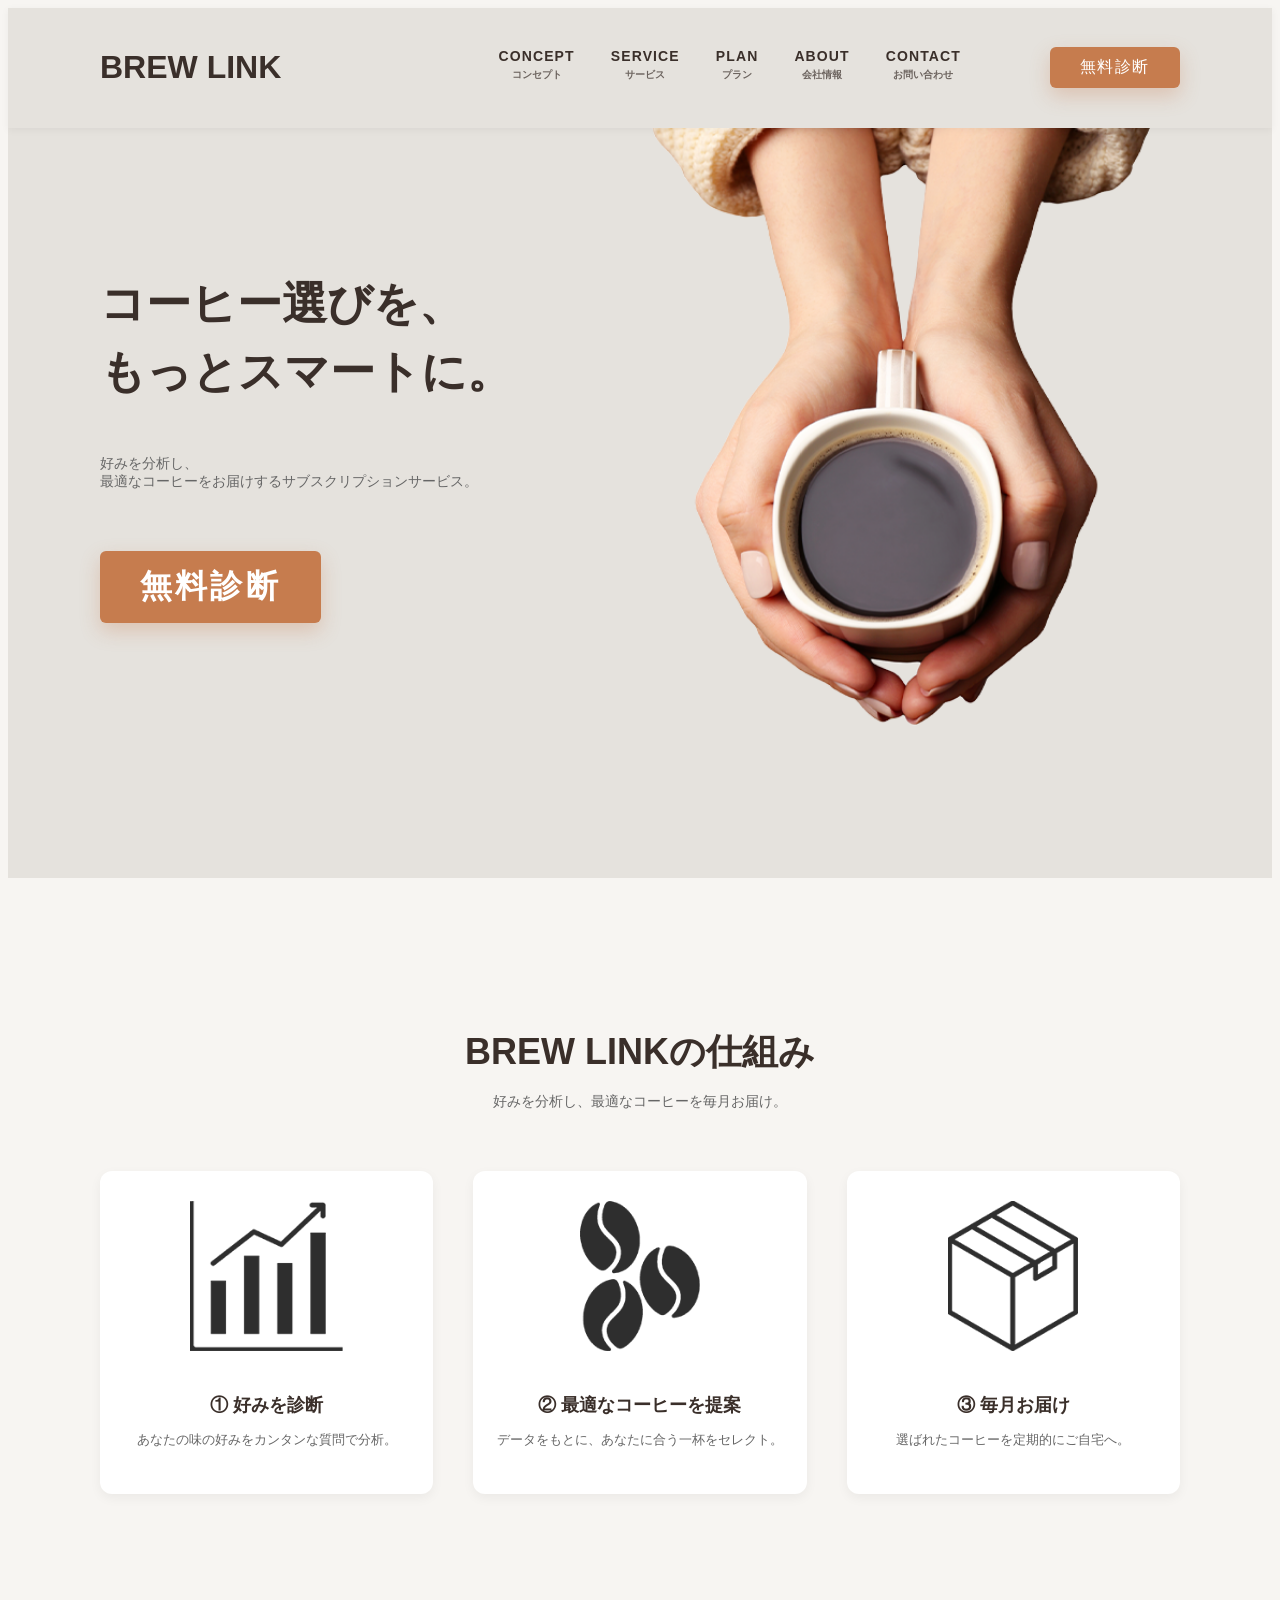
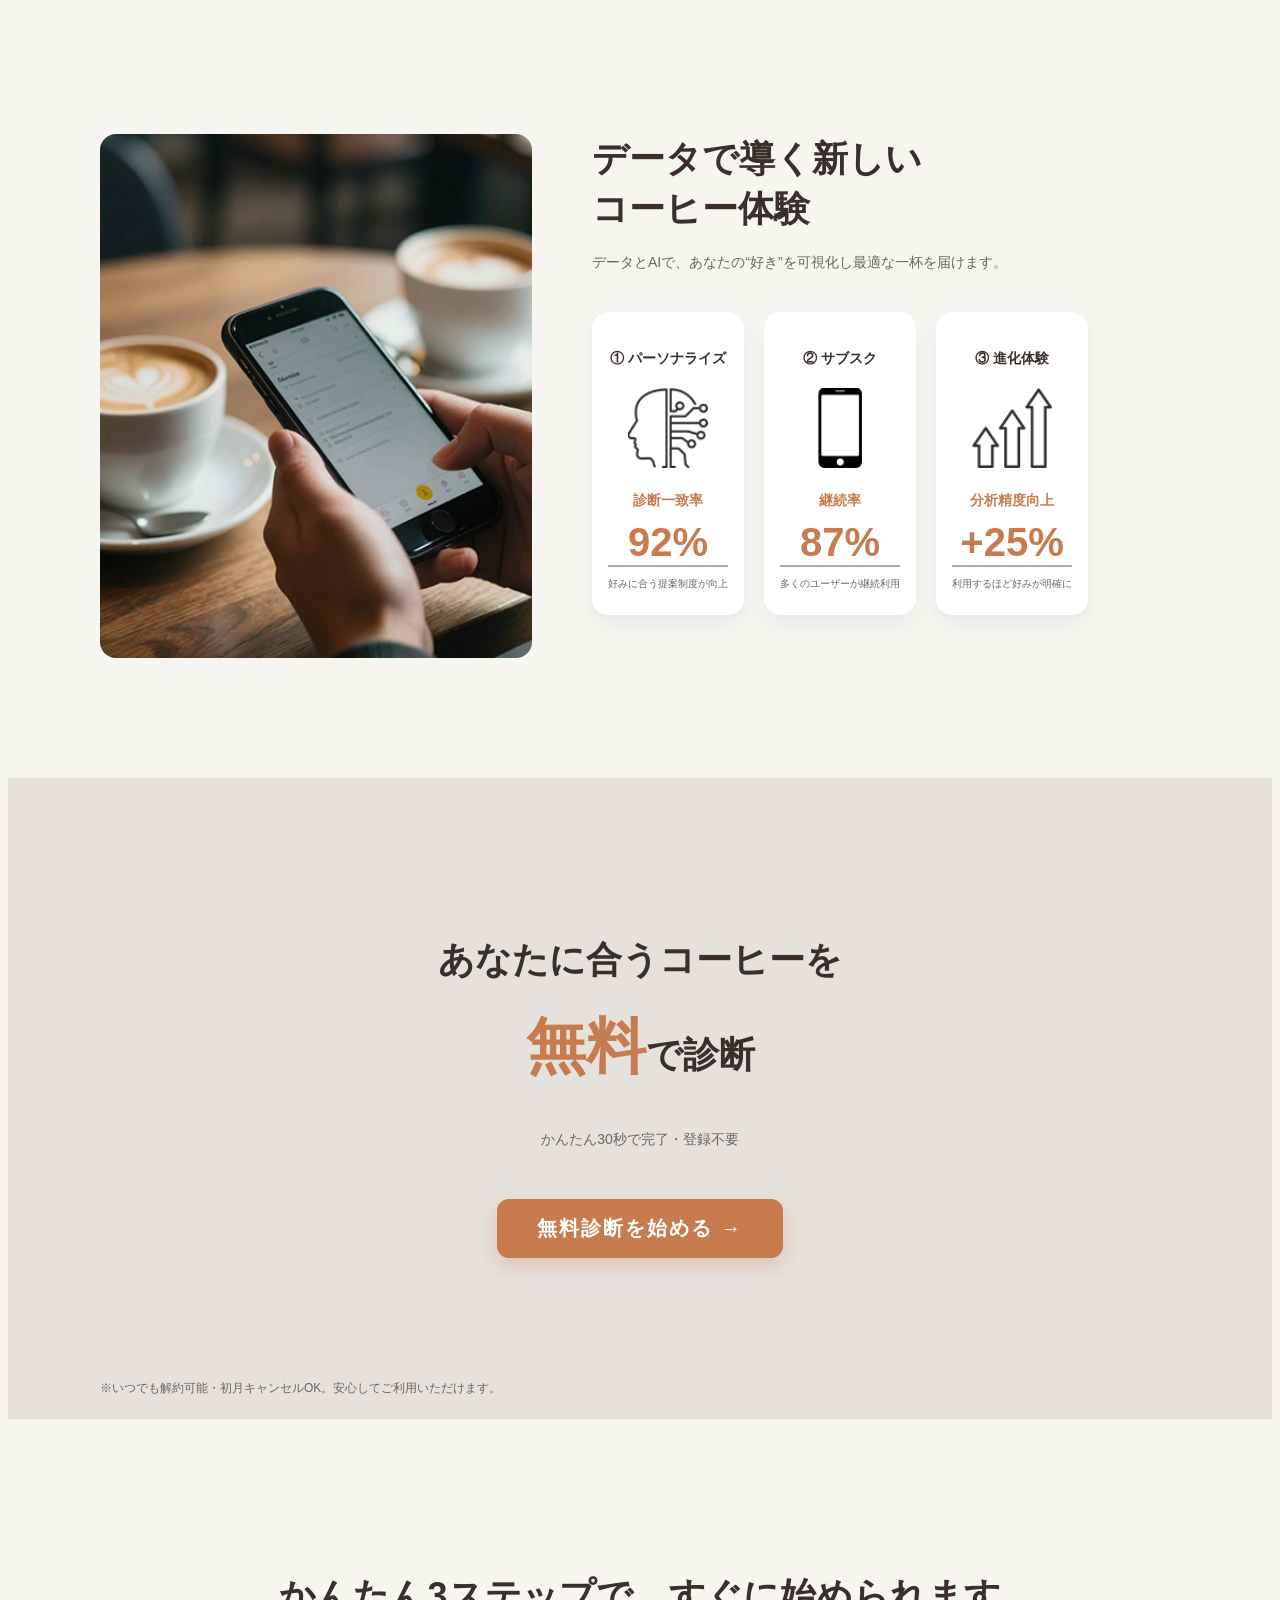
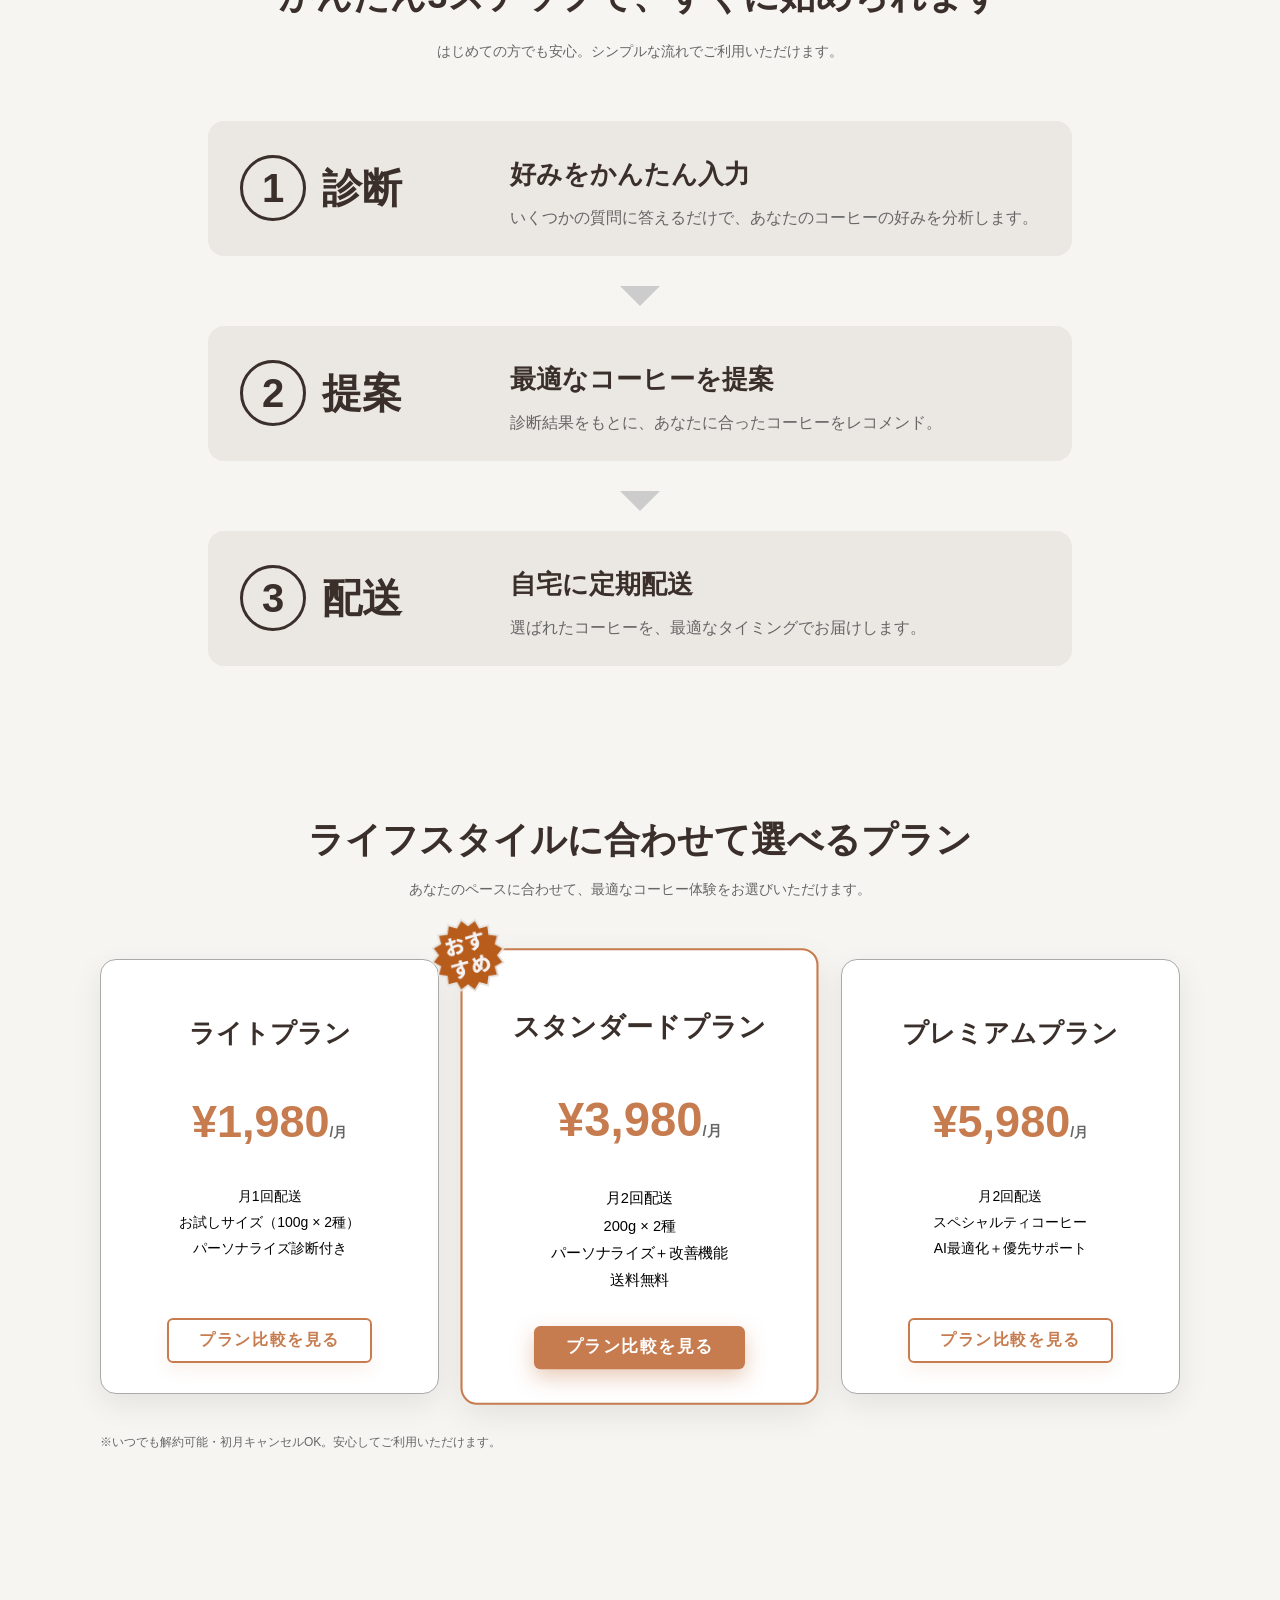
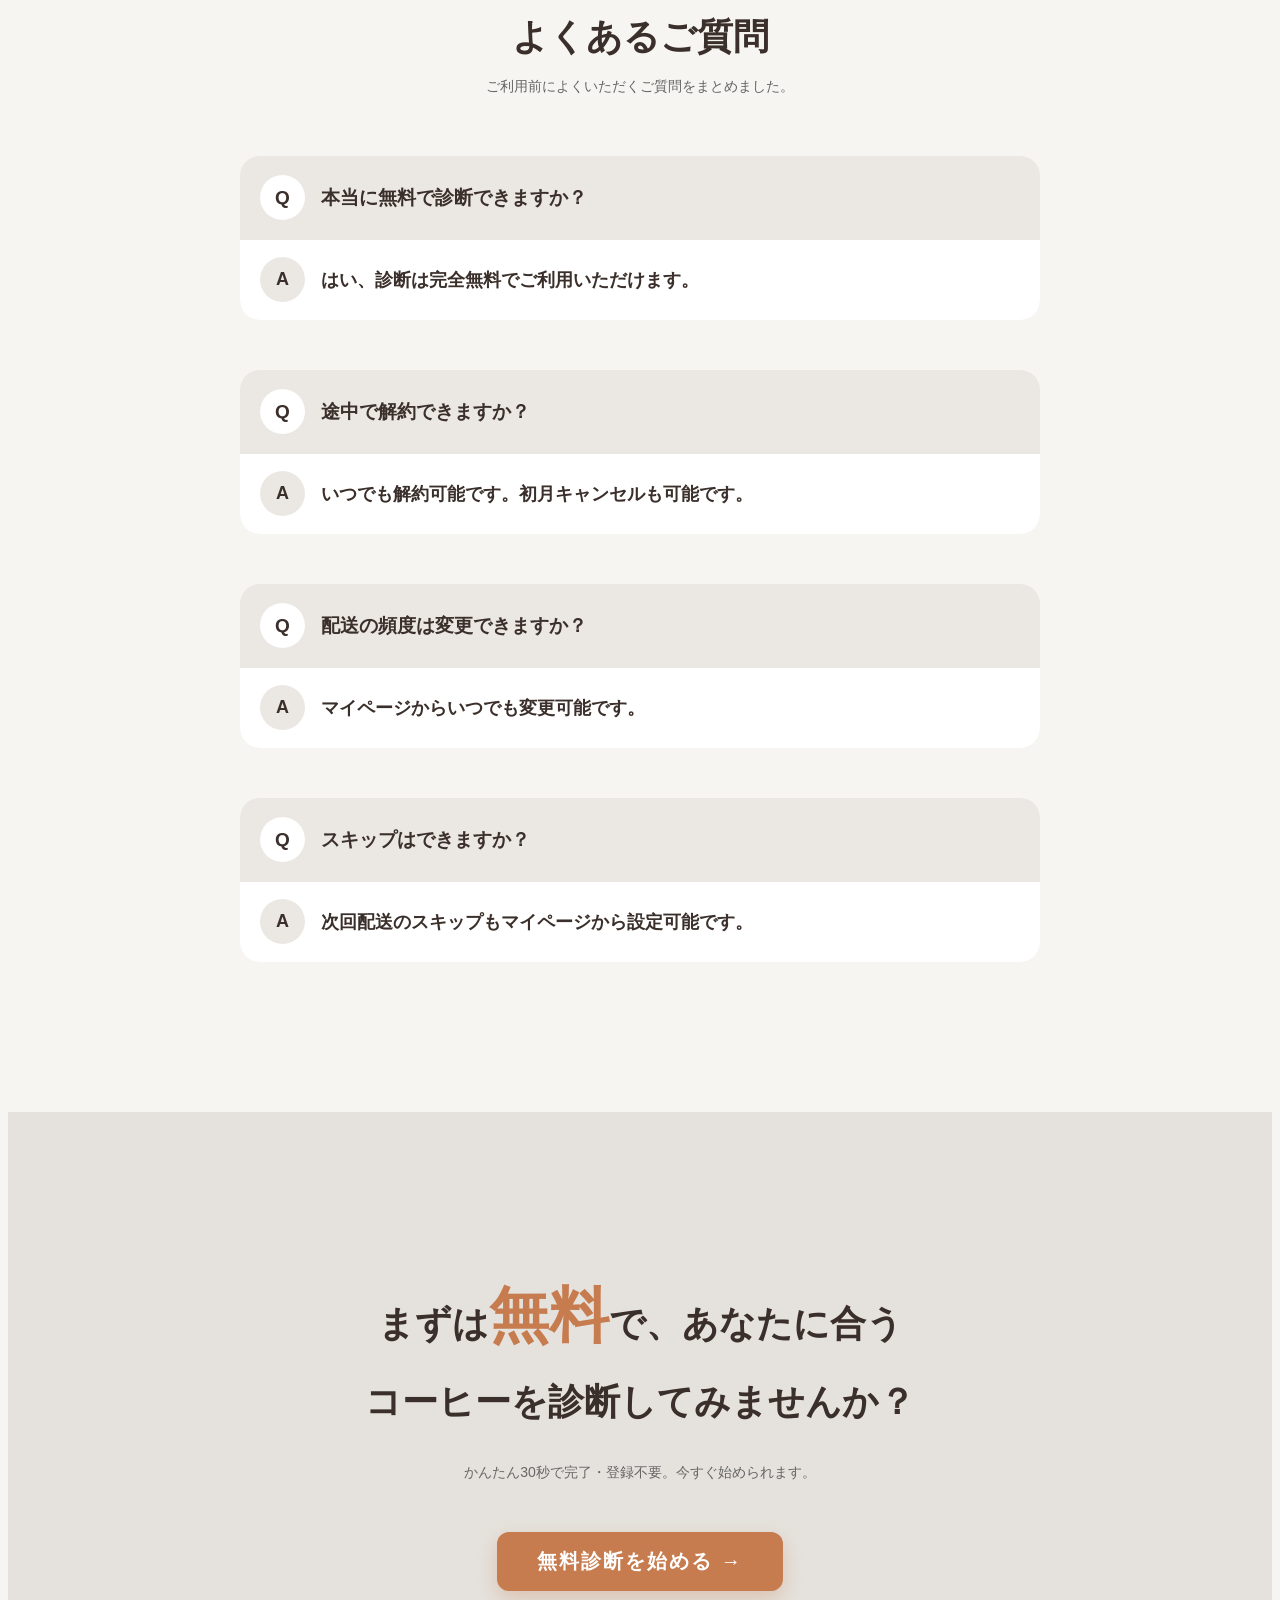
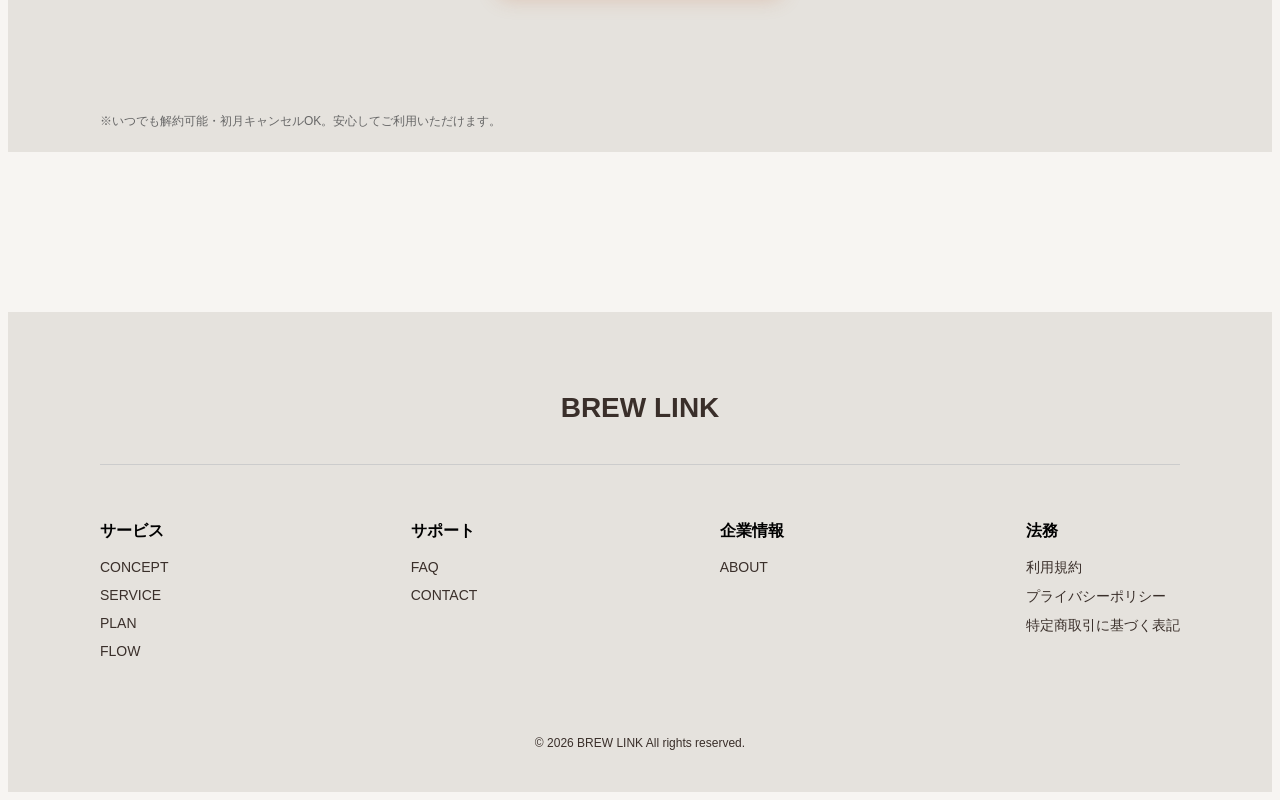
==== index.html @ f3a18a10 "Add files via upload" ====
<!DOCTYPE html>
<html lang="ja">
<head>
  <meta charset="UTF-8">
  <meta name="viewport" content="width=device-width, initial-scale=1.0">
  <title>TOP | BREW LINK</title>
  <link rel="stylesheet" href="css/style.css">
  <link rel="stylesheet" href="css/index.css">
</head>

<body id="top">

<header class="header">
  <div class="inner header_inner">

    <h1 class="logo">
      <a href="index.html">BREW LINK</a>
    </h1>

    <!-- ハンバーガー -->
    <div class="hamburger" id="hamburger">
      <span></span>
      <span></span>
      <span></span>
    </div>

    <nav class="nav">
      <ul class="nav_list">
        <li>
          <a href="concept.html">
            <span class="nav_en">CONCEPT</span>
            <span class="nav_jp">コンセプト</span>
          </a>
        </li>
        <li>
          <a href="service.html">
            <span class="nav_en">SERVICE</span>
            <span class="nav_jp">サービス</span>
          </a>
        </li>
        <li>
          <a href="plan.html">
            <span class="nav_en">PLAN</span>
            <span class="nav_jp">プラン</span>
          </a>
        </li>
        <li>
          <a href="about.html">
            <span class="nav_en">ABOUT</span>
            <span class="nav_jp">会社情報</span>
          </a>
        </li>
        <li>
          <a href="contact.html">
            <span class="nav_en">CONTACT</span>
            <span class="nav_jp">お問い合わせ</span>
          </a>
        </li>
      </ul>
      <!-- CTAスマホ用 -->
      <div class="nav_cta">
        <a href="flow.html #diagnosis" class="btn">無料診断</a>
      </div>
    </nav>

    <div class="header_cta">
      <a href="flow.html #diagnosis" class="btn">無料診断</a>
    </div>
  </div>
</header>

<section class="fv">
  <div class="inner fv_inner">
    <div class="fv_text">
      <h2 class="fv_title">
        コーヒー選びを、<br>
        もっとスマートに。
      </h2>
      <p class="fv_sub">
        好みを分析し、<br>最適なコーヒーをお届けするサブスクリプションサービス。
      </p>
      <a href="flow.html #diagnosis" class="btn fv_btn">無料診断</a>
    </div>
    <div class="fv_img">
      <img src="images/fv_top.png" alt="コーヒー">
    </div>
  </div>
</section>

<section class="feature">
  <div class="inner">
    <div class="section_head">
      <h2 class="section_title">BREW LINKの仕組み</h2>
      <p class="section_sub">
        好みを分析し、最適なコーヒーを毎月お届け。
      </p>
    </div>

    <div class="feature_list">
      <a href="service.html" class="feature_item">
        <img src="images/icon01_top.png" alt="分析">
        <h3>① 好みを診断</h3>
        <p>あなたの味の好みをカンタンな質問で分析。</p>
      </a>

      <a href="service.html" class="feature_item">
        <img src="images/icon02_top.png" alt="提案">
        <h3>② 最適なコーヒーを提案</h3>
        <p>データをもとに、あなたに合う一杯をセレクト。</p>
      </a>

      <a href="#" class="feature_item">
        <img src="images/icon03_top.png" alt="配送">
        <h3>③ 毎月お届け</h3>
        <p>選ばれたコーヒーを定期的にご自宅へ。</p>
      </a>
    </div>
  </div>
</section>

<section class="about">
  <div class="inner about_inner">

    <div class="about_img">
      <img src="images/coffee_smartphone.jpg" alt="コーヒー体験">
    </div>

    <div class="about_content">

      <h2 class="about_title">
        データで導く新しい<br>
        コーヒー体験
      </h2>

      <p class="about_text">
        データとAIで、あなたの“好き”を可視化し最適な一杯を届けます。
      </p>

      <div class="about_list">

        <a href="about.html" class="card">
          <div class="about_item">
            <p class="about_label">① パーソナライズ</p>
            <img src="images/icon04_top.png" alt="AI">
            <p class="about_desc">診断一致率</p>
            <p class="about_num">92%</p>
            <p class="about_explanation">好みに合う提案制度が向上</p>
          </div>
        </a>

        <a href="about.html" class="card">
          <div class="about_item">
            <p class="about_label">② サブスク</p>
            <img src="images/icon05_top.png" alt="スマートフォン">
            <p class="about_desc">継続率</p>
            <p class="about_num">87%</p>
            <p class="about_explanation">多くのユーザーが継続利用</p>
          </div>
        </a>

        <a href="about.html" class="card">
          <div class="about_item">
            <p class="about_label">③ 進化体験</p>
            <img src="images/icon06_top.png" alt="成長">
            <p class="about_desc">分析精度向上</p>
            <p class="about_num">+25%</p>
            <p class="about_explanation">利用するほど好みが明確に</p>
          </div>
        </a>
      </div>
    </div>
  </div>
</section>

<section class="cta">
  <div class="inner">

    <h2 class="cta_title">
      あなたに合うコーヒーを<br>
      <span>無料</span>で診断
    </h2>

    <p class="cta_text">
      かんたん30秒で完了・登録不要
    </p>

    <a href="flow.html #diagnosis" class="btn cta_btn">
      無料診断を始める →
    </a>

    <p class="cta_note">
      ※いつでも解約可能・初月キャンセルOK。安心してご利用いただけます。
    </p>

  </div>
</section>

<section class="flow">
  <div class="inner">

    <h2 class="flow_title">
      かんたん3ステップで、すぐに始められます
    </h2>

    <p class="flow_text">
      はじめての方でも安心。シンプルな流れでご利用いただけます。
    </p>

    <div class="flow_list">

      <a href="flow.html" class="flow_item">
        <div class="flow_left">
          <span class="flow_num">1</span>
          <p class="flow_heading">診断</p>
        </div>
        <div class="flow_right">
          <p class="flow_sub">好みをかんたん入力</p>
          <p class="flow_desc">いくつかの質問に答えるだけで、あなたのコーヒーの好みを分析します。</p>
        </div>
      </a>

      <div class="flow_arrow"></div>

      <a href="flow.html" class="flow_item">
        <div class="flow_left">
          <span class="flow_num">2</span>
          <p class="flow_heading">提案</p>
        </div>
        <div class="flow_right">
          <p class="flow_sub">最適なコーヒーを提案</p>
          <p class="flow_desc">診断結果をもとに、あなたに合ったコーヒーをレコメンド。</p>
        </div>
      </a>

      <div class="flow_arrow"></div>

      <a href="flow.html" class="flow_item">
        <div class="flow_left">
          <span class="flow_num">3</span>
          <p class="flow_heading">配送</p>
        </div>
        <div class="flow_right">
          <p class="flow_sub">自宅に定期配送</p>
          <p class="flow_desc">選ばれたコーヒーを、最適なタイミングでお届けします。</p>
        </div>
      </a>
  </div>
</section>

<section class="plan">
  <div class="inner">

    <h2 class="plan_title">
      ライフスタイルに合わせて選べるプラン
    </h2>

    <p class="plan_text">
      あなたのペースに合わせて、最適なコーヒー体験をお選びいただけます。
    </p>

    <div class="plan_list">

      <!-- ライト -->
      <div class="plan_item">
        <p class="plan_name">ライトプラン</p>
        <p class="plan_price">¥1,980<span>/月</span></p>

        <ul class="plan_features">
          <li>月1回配送</li>
          <li>お試しサイズ（100g × 2種）</li>
          <li>パーソナライズ診断付き</li>
        </ul>

        <a href="plan.html #plan compare" class="btn plan_btn">プラン比較を見る</a>
      </div>

      <!-- スタンダード（おすすめ） -->
      <div class="plan_item is_popular">

        <span class="plan_badge">
          <img src="images/badge.png" alt="おすすめ">
        </span>
        <p class="plan_name">スタンダードプラン</p>
        <p class="plan_price">¥3,980<span>/月</span></p>

        <ul class="plan_features">
          <li>月2回配送</li>
          <li>200g × 2種</li>
          <li>パーソナライズ＋改善機能</li>
          <li>送料無料</li>
        </ul>

        <a href="plan.html #plan compare" class="btn plan_btn">プラン比較を見る</a>
      </div>

      <!-- プレミアム -->
      <div class="plan_item">
        <p class="plan_name">プレミアムプラン</p>
        <p class="plan_price">¥5,980<span>/月</span></p>

        <ul class="plan_features">
          <li>月2回配送</li>
          <li>スペシャルティコーヒー</li>
          <li>AI最適化＋優先サポート</li>
        </ul>

        <a href="plan.html #plan compare" class="btn plan_btn">プラン比較を見る</a>
      </div>

    </div>

    <p class="plan_note">
      ※いつでも解約可能・初月キャンセルOK。安心してご利用いただけます。
    </p>

  </div>
</section>

<section class="faq">
  <div class="inner">

    <h2 class="faq_title">よくあるご質問</h2>
    <p class="faq_text">
      ご利用前によくいただくご質問をまとめました。
    </p>

    <div class="faq_list">

      <!-- 1 -->
      <div class="faq_item">
        <div class="faq_q">
          <span class="faq_iconQ">Q</span>
          <p>本当に無料で診断できますか？</p>
        </div>
        <div class="faq_a">
          <span class="faq_iconA">A</span>
          <p>はい、診断は完全無料でご利用いただけます。</p>
        </div>
      </div>

      <!-- 2 -->
      <div class="faq_item">
        <div class="faq_q">
          <span class="faq_iconQ">Q</span>
          <p>途中で解約できますか？</p>
        </div>
        <div class="faq_a">
          <span class="faq_iconA">A</span>
          <p>いつでも解約可能です。初月キャンセルも可能です。</p>
        </div>
      </div>

      <!-- 3 -->
      <div class="faq_item">
        <div class="faq_q">
          <span class="faq_iconQ">Q</span>
          <p>配送の頻度は変更できますか？</p>
        </div>
        <div class="faq_a">
          <span class="faq_iconA">A</span>
          <p>マイページからいつでも変更可能です。</p>
        </div>
      </div>

      <!-- 4 -->
      <div class="faq_item">
        <div class="faq_q">
          <span class="faq_iconQ">Q</span>
          <p>スキップはできますか？</p>
        </div>
        <div class="faq_a">
          <span class="faq_iconA">A</span>
          <p>次回配送のスキップもマイページから設定可能です。</p>
        </div>
      </div>

    </div>

  </div>
</section>

<section class="cta cta_last">
  <div class="inner">

    <h2 class="cta_title">
      まずは<span>無料</span>で、あなたに合う<br>
      コーヒーを診断してみませんか？
    </h2>

    <p class="cta_text">
      かんたん30秒で完了・登録不要。今すぐ始められます。
    </p>

    <a href="flow.html #diagnosis" class="btn cta_btn">
      無料診断を始める →
    </a>

    <p class="cta_note">
      ※いつでも解約可能・初月キャンセルOK。安心してご利用いただけます。
    </p>

  </div>
</section>

<footer class="footer">
  <div class="inner footer_inner">

    <div class="footer_logo">
      <a href="index.html">BREW LINK</a>
    </div>

    <div class="footer_nav">

      <div class="footer_col">
        <p>サービス</p>
        <ul>
          <li><a href="concept.html">CONCEPT</a></li>
          <li><a href="service.html">SERVICE</a></li>
          <li><a href="plan.html">PLAN</a></li>
          <li><a href="flow.html">FLOW</a></li>
        </ul>
      </div>

      <div class="footer_col">
        <p>サポート</p>
        <ul>
          <li><a href="faq.html">FAQ</a></li>
          <li><a href="contact.html">CONTACT</a></li>
        </ul>
      </div>

      <div class="footer_col">
        <p>企業情報</p>
        <ul>
          <li><a href="about.html">ABOUT</a></li>
        </ul>
      </div>

      <div class="footer_col">
        <p>法務</p>
        <ul>
          <li><a href="terms.html">利用規約</a></li>
          <li><a href="privacy_policy.html">プライバシーポリシー</a></li>
          <li><a href="legal_notice.html">特定商取引に基づく表記</a></li>
        </ul>
      </div>

    </div>

    <p class="copyright">
      © 2026 BREW LINK All rights reserved.
    </p>

  </div>
</footer>

<button id="page-top" aria-label="ページトップへ戻る">
  ↑
</button>

<script>

//TOPへ戻るボタン
const pageTopBtn = document.getElementById('page-top');

// スクロールで表示
window.addEventListener('scroll', () => {
  if (window.scrollY > 300) {
    pageTopBtn.classList.add('show');
  } else {
    pageTopBtn.classList.remove('show');
  }
});

// クリックでトップへ
pageTopBtn.addEventListener('click', () => {
  window.scrollTo({
    top: 0,
    behavior: 'smooth'
  });
});

//ハンバーガーリスト
const hamburger = document.getElementById('hamburger');
const nav = document.querySelector('.nav');

hamburger.addEventListener('click', () => {
  hamburger.classList.toggle('active');
  nav.classList.toggle('active');
});
</script>

</body>
</html>
---- css/style.css ----
@charset "utf-8";

/*中身*/
.inner {
    width: 100%;
    max-width: 1080px;
    margin: 0 auto;
}

body {
    background-color: #f7f5f2;
    font-family: "Noto Sans JP", sans-serif;
}

.card {
    text-decoration: none;
}

/*ヘッダー*/
.header {
    background-color: #e5e2dd;
    position: sticky;
    top: 0;
    z-index: 1000;
    box-shadow: 0 2px 8px rgba(0, 0, 0, 0.05);
}

.header_inner {
    padding: 20px 0;
    display: flex;
    align-items: center;
    justify-content: space-between;
}

/*ロゴ*/
.logo a {
    font-size: 32px;
    font-weight: bold;
    text-decoration: none;
    color: #3a2f2a;
}

.logo a:hover {
    opacity: 0.7;
}
/*ナビ*/
.nav_list {
    display: flex;
    gap: 36px;
    list-style: none;
}

.nav_list a:hover {
    opacity: 0.7;
    border-bottom: 2px solid #c67c4e;
}

.nav_list a.active {
    border-bottom: 2px solid #c67c4e;
}

/* ナビリンクを縦並びに */
.nav_list a {
    display: flex;
    flex-direction: column;
    align-items: center;
    text-decoration: none;
    color: #3a2f2a;
    font-weight: bold;
	position: relative;
    border-bottom: 2px solid transparent; /*hover時にずれるの防止*/
    padding-bottom: 3px;                  /*hover時にずれるの防止*/
}

/* 英語（上） */
.nav_en {
    font-size: 14px;
    letter-spacing: 0.08em;
}

/* 日本語（下） */
.nav_jp {
    font-size: 10px;
    margin-top: 4px;
    opacity: 0.7;
}
/*CTA*/
.btn {
    display: inline-block;
    padding: 10px 30px;
    background-color: #c67c4e;
    color: #fff;
    letter-spacing: 0.1em;
    text-decoration: none;
    border-radius: 6px;
    cursor: pointer;
    box-shadow: 0 8px 20px rgba(198,124,78,0.3);
    transition: 0.3s;
}

.btn:hover {
    opacity: 0.9;
    transform: translateY(-3px);
}

/*スマホ用CTA非表示*/
.nav_cta a {
    display: none;
}

/*ヘッダーここまで*/

/*フッター*/

.footer {
    background-color: #e5e2dd;
    padding: 80px 0 30px;
}

/* ロゴ */
.footer_logo {
    text-align: center;
    margin-bottom: 40px;
}

.footer_logo a {
    font-size: 28px;
    font-weight: bold;
    color: #3a2f2a;
    text-decoration: none;
}

/* ナビ */
.footer_nav {
    display: flex;
    justify-content: space-between;
    gap: 40px;
    margin-bottom: 60px;
    border-top: 1px solid #ccc;
    padding-top: 40px;
}

.footer_col p {
    font-weight: bold;
    margin-bottom: 16px;
}

.footer_col ul {
    list-style: none;
    padding: 0;
}

.footer_col li {
    margin-bottom: 10px;
}

.footer_col a {
    text-decoration: none;
    color: #3a2f2a;
    font-size: 14px;
}

.footer_col a:hover {
    opacity: 0.7;
}

.copyright {
    text-align: center;
    font-size: 12px;
    color: #3a2f2a;
}
/*フッターここまで*/

/* TOPへ戻るボタン */
#page-top {
  position: fixed;
  right: 30px;
  bottom: 30px;
  width: 50px;
  height: 50px;
  background-color: #C67C4E; /* サイトのオレンジ系 */
  color: #fff;
  border: none;
  border-radius: 50%;
  font-size: 20px;
  cursor: pointer;
  opacity: 0;
  visibility: hidden;
  transition: all 0.3s ease;
  box-shadow: 0 4px 10px rgba(0,0,0,0.15);
  z-index: 100;
}

/* 表示時 */
#page-top.show {
  opacity: 1;
  visibility: visible;
}

/* ホバー */
#page-top:hover {
  transform: translateY(-4px);
  background-color: #b46f45;
}

/*TOPへ戻るボタンここまで*/

/*850pxレスポンシブ対応*/
@media screen and (max-width: 850px) {

    /*ヘッダー調整*/
    /* ロゴ少し小さく */
    .logo a {
        margin-left: 20px;
        font-size: 32px;
    }

    /* PCナビ非表示 */
    .header_cta {
        display: none;
    }

    /* ハンバーガー */
    .hamburger {
        width: 30px;
        height: 22px;
        position: relative;
        cursor: pointer;
        z-index: 1100;
    }

    .hamburger span {
        position: absolute;
        width: 100%;
        height: 2px;
        background: #3a2f2a;
        left: -20px;
        transition: 0.3s;
    }

    .hamburger span:nth-child(1) { top: 0; }
    .hamburger span:nth-child(2) { top: 10px; }
    .hamburger span:nth-child(3) { bottom: 0; }

    /* ×に変形 */
    .hamburger.active span:nth-child(1) {
        transform: rotate(45deg);
        top: 10px;
    }
    .hamburger.active span:nth-child(2) {
        opacity: 0;
    }
    .hamburger.active span:nth-child(3) {
        transform: rotate(-45deg);
        bottom: 10px;
    }

    /* スライドメニュー */
    .nav {
        position: fixed;
        top: 0;
        right: -100%;
        width: 70%;
        height: 100vh;
        background: #e5e2dd;
        padding: 100px 30px;
        transition: 0.3s;
        z-index: 3;
    }

    .nav.active {
        right: 0;
    }

    /* メニュー内は縦並び */
    .nav_list {
        display: block;
		padding-left: 0;
    }

    .nav_list li {
        margin-bottom: 20px;
    }

    .nav_list a {
        font-size: 18px;
    }

    /* CTAブロック */
    .nav_cta {
        margin-top: 40px;
        padding-top: 20px;
        border-top: 1px solid #999;
    }

    /* ボタン強調 */
    .nav_cta .btn {
        display: block;
        text-align: center;
        font-size: 18px;
        font-weight: bold;
        padding: 14px;
    }

	/* PC用アンダーバー解除 */
	.nav_list a {
        border-bottom: none;
    }

    .nav_list a.active {
        border-bottom: none;
    }
    /* 縦線（初期は非表示） */
    .nav_list a::before {
        content: "";
        position: absolute;
        left: 0;
        top: 50%;
        transform: translateY(-50%);
        width: 3px;
        height: 0;
        background: #c67c4e;
        transition: 0.3s;
    }

    /* hover時 */
    .nav_list a:hover::before {
        height: 70%;
    }

    /* active時 */
    .nav_list a.active::before {
        height: 70%;
    }
    /*ヘッダー調整ここまで*/
}

@media screen and (max-width: 768px) {
    /*フッター調整*/
    .footer {
        padding: 60px 0 20px;
    }

    /* ロゴ */
    .footer_logo {
        margin-bottom: 30px;
    }

    .footer_logo a {
        font-size: 24px;
    }

    /* ナビ全体 */
    .footer_nav {
        flex-direction: column;
        text-align: center;
        gap: 30px;
        margin-bottom: 40px;
        padding-top: 30px;
    }

    /* 見出し */
    .footer_col {
        border-bottom: 1px solid #ccc;
        padding-bottom: 10px;
    }
    .footer_col p {
        font-size: 18px;
        margin-bottom: 10px;
    }

    /* リスト */
    .footer_col li {
        margin-bottom: 8px;
    }

    .footer_col a {
        font-size: 14px;
    }

    /* コピーライト */
    .copyright {
        font-size: 11px;
    }

}
/*768pxここまで*/

/*375pxレスポンシブ対応*/
@media screen and (max-width: 375px){
   
    .logo a {
        font-size: 24px;
    }

}
/*375pxここまで*/
---- css/index.css ----
@charset "utf-8";

/*FV*/
.fv {
    background-color: #e5e2dd;
    padding: 80px 20px 70px;
    overflow: visible;
}

.fv_inner {
    display: flex;
    align-items: center;
    justify-content: space-between;
    gap: 60px;
}

.fv_text {
    flex: 1;
    max-width:480px;
    transform: translateY(-80px); /*画像はみ出させているので強制的に上へ*/
}

.fv_title {
    font-size: 45px;
    line-height: 1.5;
    color: #3a2f2a;
    font-weight: bold;
    margin-bottom: 50px;
}

.fv_sub {
    font-size: 14px;
    color: #666;
    margin-bottom: 60px;
}

.fv_btn {
    font-size: 32px;
    letter-spacing: 0.1em;
    font-weight: bold;
    padding: 14px 40px;
    box-shadow: 0 8px 20px rgba(198,124,78,0.3);
    transition: 0.3s;
}

.fv_img {
    flex: 1;
    height: 600px;
    position: relative;
}

.fv_img img {
    width: 100%;
    height: 100%;
    object-fit: cover;
    object-position: center bottom;
    position: relative;
    top: -80px;
}

/*FVここまで*/

/*仕組みセクション*/
.feature {
    padding: 120px 0;
    background-color: #f7f5f2;
    text-align: center;
}

/* 見出し */
.section_title {
    font-size: 36px;
    margin-bottom: 16px;
    color: #3a2f2a;
}

.section_sub {
    font-size: 14px;
    color: #666;
    margin-bottom: 60px;
}

/* 3カラム */
.feature_list {
    display: flex;
    justify-content: center;
    gap: 40px;
}

/* カード */
.feature_item {
    background-color: #fff;
    border-radius: 12px;
    padding: 30px 20px;
    flex: 1;
    max-width: 300px;
    box-shadow: 0 4px 12px rgba(0,0,0,0.05);
    transition: 0.3s;
    text-decoration: none;
}

.feature_item:hover {
    transform: translateY(-8px);
    box-shadow: 0 8px 20px rgba(0,0,0,0.08);
    cursor: pointer;
}

/* アイコン */
.feature_item img {
    height: 150px;
    width: auto;
    margin-bottom: 20px;
}

/* タイトル */
.feature_item h3 {
    font-size: 18px;
    margin-bottom: 12px;
    color: #3a2f2a;
}

/* テキスト */
.feature_item p {
    font-size: 13px;
    color: #666;
    line-height: 1.6;
}

/*仕組みセクションここまで*/

/*aboutセクション*/

.about {
    padding: 120px 0;
}

/* 横並び */
.about_inner {
    display: flex;
    align-items: stretch;
    gap: 60px;
}

/* 左画像 */
.about_img {
    flex: 0 1 40%;
}

.about_img img {
    width: 100%;
    height: auto;
    border-radius: 16px;
    display: block;
    object-fit: cover;
}

/* 右コンテンツ */
.about_content {
    flex: 1 1 0;
    min-width: 500px;
}

/* タイトル */
.about_title {
    font-size: 36px;
    font-weight: bold;
    line-height: 1.4;
    margin-top: 0;
    margin-bottom: 20px;
    color: #3a2f2a;
}

/* テキスト */
.about_text {
    font-size: 14px;
    color: #666;
    margin-bottom: 40px;
}

/* カード横並び */
.about_list {
    display: flex;
    align-items: stretch;
    gap: 20px;
}

/* カード */
.about_item {
    justify-content: space-between;
    background-color: #fff;
    min-width: 0;
    border-radius: 16px;
    padding: 24px 16px;
    text-align: center;
    box-shadow: 0 10px 20px rgba(0,0,0,0.05);
}

/* カード内 */
.about_label {
    font-size: 14px;
    font-weight: bold;
    margin-bottom: 20px;
    color: #3a2f2a;
}

.about_item img {
    height: 80px;
    margin-bottom: 10px;
}

.about_desc {
    font-size: 14px;
    font-weight: bold;
    color: #c67c4e;
    margin: 10px 0;
}

.about_num {
    font-size: 40px;
    font-weight: bold;
    color: #c67c4e;
    margin: 10px 0;
    border-bottom: 2px solid #aaa;
}

.about_explanation {
    font-size: 10px;
    color: #666;
    margin-bottom: 0px;
}

.about_item {
    transition: 0.3s;
}

.about_item:hover {
    transform: translateY(-5px);
}
/*aboutセクションここまで*/

/*CTA*/
.cta {
    padding: 120px 0;
    text-align: center;
    background-color: #e5e2dd;
}

/* タイトル */
.cta_title {
    font-size: 36px;
    font-weight: bold;
    line-height: 1.8;
    color: #3a2f2a;
    margin-bottom: 30px;
}

/* 強調（無料） */
.cta_title span {
    color: #c67c4e;
    font-size: 60px;
}

/* サブテキスト */
.cta_text {
    font-size: 14px;
    color: #666;
    margin-bottom: 50px;
}

/* ボタン */
.cta_btn {
    font-size: 20px;
    padding: 16px 40px;
    border-radius: 12px;
    box-shadow: 0 8px 20px rgba(198,124,78,0.3);
    font-weight:bold;
}

/* 注意書き */
.cta_note {
    transform: translateY(110px);
    font-size: 12px;
    color: #666;
    text-align: left;
}

/*CTAここまで*/

/*flow*/

.flow {
    padding: 120px 0 0;
    text-align: center;
}

/* タイトル */
.flow_title {
    font-size: 36px;
    font-weight: bold;
    line-height: 1.5;
    color: #3a2f2a;
    margin-bottom: 20px;
}

/* サブ */
.flow_text {
    font-size: 14px;
    color: #666;
    margin-bottom: 60px;
}

/* リスト */
.flow_list {
    display: flex;
    flex-direction: column;
    gap: 20px;
    align-items: center;
}

/* カード */
.flow_item {
    width: 100%;
    max-width: 800px;
    background-color: #ebe7e3;
    border-radius: 16px;
    padding: 0 32px;
    display: grid;
	grid-template-columns: 270px 550px;
    align-items: center;
    justify-content: space-between;
    text-decoration: none;
    transition: 0.2s;
}

.flow_item:hover {
    transform: translateY(-3px);
    box-shadow: 0 6px 12px rgba(0,0,0,0.1);
}

/* 左側（番号＋タイトル） */
.flow_left {
    display: flex;
    align-items: center;
    gap: 16px;
}

/* 番号 */
.flow_num {
    width: 60px;
    height: 60px;
    border: 3px solid #3a2f2a;
    border-radius: 50%;
    display: flex;
    align-items: center;
    justify-content: center;
    font-weight: bold;
    font-size: 40px;
    color: #3a2f2a;
}

/* 見出し */
.flow_heading {
    font-size: 40px;
    font-weight: bold;
    color: #3a2f2a;
}

/* 右側 */
.flow_right {
    text-align: left;
}

/* サブタイトル */
.flow_sub {
    font-weight: bold;
    margin-bottom: 4px;
    color: #3a2f2a;
    font-size: 26px;
}

/* 説明 */
.flow_desc {
    color: #666;
    font-size: 16px;
}

/* 矢印 */
.flow_arrow {
    width: 0;
    height: 0;
    border-left: 20px solid transparent;
    border-right: 20px solid transparent;
    border-top: 20px solid #ccc;
    margin: 10px 0 auto;
}
/*flowここまで*/

/*プラン*/

.plan {
    padding: 120px 0 0;
    text-align: center;
}

/* タイトル */
.plan_title {
    font-size: 36px;
    font-weight: bold;
    color: #3a2f2a;
    margin-bottom: 16px;
}

/* サブ */
.plan_text {
    font-size: 14px;
    color: #666;
    margin-bottom: 60px;
}

/* 横並び */
.plan_list {
    display: flex;
    gap: 30px;
    justify-content: center;
}

/* カード */
.plan_item {
    flex: 1;
    max-width: 320px;
    background-color: #fff;
    border-radius: 16px;
    padding: 30px 20px;
    box-shadow: 0 10px 30px rgba(0,0,0,0.08);
    position: relative;
    border: 1px solid #aaa; 
}

/* おすすめ */
.plan_item.is_popular {
    border: 2px solid #c67c4e;
    transform: scale(1.05);

}

/* バッジ */
.plan_badge {
    position: absolute;
    top: -30px;
    left: -30px;
}

.plan_badge img {
    width: 70px;
}

/* プラン名 */
.plan_name {
    font-weight: bold;
    margin-bottom: 10px;
    color: #3a2f2a;
    font-size: 26px;
}

/* 価格 */
.plan_price {
    font-size: 45px;
    font-weight: bold;
    color: #c67c4e;
    margin-bottom: 40px;
}

.plan_price span {
    font-size: 14px;
    color: #666;
}

/* 特徴 */
.plan_features {
    list-style: none;
    padding: 0;
    margin-bottom: 20px;
    min-height: 110px;
}

.plan_features li {
    font-size: 14px;
    margin-bottom: 8px;
    color: #000;
}

/* デフォルト（枠ボタン） */
.plan_btn {
    background-color: transparent;
    color: #c67c4e;
    border: 2px solid #c67c4e;
    font-weight: bold;
    box-shadow: 0 8px 15px rgba(198,124,78,0.1);
}

/* ホバー */
.plan_btn:hover {
    background-color: #c67c4e;
    color: #fff;
}

/* おすすめだけ塗り */
.is_popular .plan_btn {
    background-color: #c67c4e;
    color: #fff;
    border: none; 
    box-shadow: 0 8px 20px rgba(198,124,78,0.4);
}

/* 注意書き */
.plan_note {
    margin-top: 40px;
    font-size: 12px;
    color: #666;
    text-align: left;
}

/*プランここまで*/

/*FAQ*/

.faq {
    padding: 120px 0;
    text-align: center;
}

/* タイトル */
.faq_title {
    font-size: 36px;
    font-weight: bold;
    color: #3a2f2a;
    margin-bottom: 16px;
}

/* サブ */
.faq_text {
    font-size: 14px;
    color: #666;
    margin-bottom: 60px;
}

/* リスト */
.faq_list {
    max-width: 800px;
    margin: 0 auto;
    display: flex;
    flex-direction: column;
    gap: 20px;
}

/* 各アイテム */
.faq_item {
    background-color: #ebe7e3;
    border-radius: 20px;
    overflow: hidden;
    margin-bottom: 30px;
}

/* Q */
.faq_q {
    display: flex;
    align-items: center;
    gap: 16px;
    padding: 10px 20px;
    font-size: 19px;
    font-weight: bold;
    color: #3a2f2a;
}

/* A */
.faq_a {
    display: flex;
    align-items: center;
    background-color: #fff;
    gap: 16px;
    padding: 10px 20px;
    font-size: 18px;
    font-weight: bold;
    color: #3a2f2a;
}

/* アイコン */
.faq_iconQ {
    width: 45px;
    height: 45px;
    border-radius: 50%;
    background-color: #fff;
    display: flex;
	flex-shrink: 0;
    align-items: center;
    justify-content: center;
    font-weight: bold;
}

.faq_iconA {
    width: 45px;
    height: 45px;
    border-radius: 50%;
    background-color: #ebe7e3;
    display: flex;
	flex-shrink: 0;
    align-items: center;
    justify-content: center;
    font-weight: bold;
}

/*FAQここまで*/

/*CTA_2*/

.cta_last {
    margin-bottom: 160px;
}

/*CTA_2ここまで*/

/*タイトル崩れ防止*/
@media screen and (max-width: 1000px) {
    
    .fv_title {
        font-size: 36px;
    }
}
/*768pxレスポンシブ対応*/
@media screen and (max-width: 768px) {
    .fv_inner {
        flex-direction: column;
        gap: 0;
    }

    /* 画像を上に */
    .fv_img {
        order: -1;
    }

    .fv_img img {
        width: 100vw;
        height: 100%;
        display: block;
        object-fit: cover;
        content: url("../images/fv_top_375px.jpg");
    }

    /* テキストエリア */
    .fv_text {
        text-align: center;
        padding: 60px 20px 0;
    }

    /* タイトル */
    .fv_title {
        font-size: 32px;
        line-height: 1.5;
        margin-bottom: 30px;
    }

    .fv_sub {
        font-size: 12px;
    }

    /* CTAボタン */
    .fv_btn {
        display: inline-block;
        width: 80%;
        max-width: 280px;
        font-size: 24px;
        padding: 14px;
    }

    /*仕組みセクション*/
    .feature {
        padding: 80px 20px;
    }

    /* 見出し */
    .section_title {
        font-size: 28px;
    }

    .section_sub {
        font-size: 12px;
        margin-bottom: 40px;
    }

    /* 縦並びに変更 */
    .feature_list {
        flex-direction: column;
        gap: 20px;
        align-items: center;
    }

    /* カード */
    .feature_item {
        max-width: 280px;
        width: 100%;
        padding: 24px 20px;
    }

    /* アイコン */
    .feature_item img {
        height: 100px;
        margin-bottom: 16px;
    }

    /* タイトル */
    .feature_item h3 {
        font-size: 16px;
    }

    /* テキスト */
    .feature_item p {
        font-size: 12px;
    }

    /*aboutセクション*/
    .about {
        padding: 80px 0;
    }

    /* 縦並び */
    .about_inner {
        flex-direction: column;
        gap: 40px;
    }

    /* 順番：画像 → テキスト → カード */
    .about_img {
        order: 1;
    }

    .about_content {
        order: 2;
        min-width: auto;
    }

    /* 画像 */
    .about_img img {
        border-radius: 20px;
        width: 80%;
        margin: 0 auto;
    }

    /* タイトル */
    .about_title {
        font-size: 26px;
        text-align: center;
    }

    /* テキスト */
    .about_text {
        font-size: 13px;
        text-align: center;
        margin-bottom: 30px;
    }

    /* カード（2列にする） */
    .card {
        display: block;
        width: 40%;
    }
    
    .about_list {
        display: flex;
        flex-wrap: wrap;
        gap: 50px;
        justify-content: center;
    }

     /* 1・2枚目 */
    .about_item {
        width: 100%;
        padding: 20px 12px;
    }

    /* 3枚目だけ中央 */
    .about_item:nth-child(3) {
        width: 100%;
        margin: 0 auto;
    }

    /* 数字 */
    .about_num {
        font-size: 36px;
    }

    /* 説明 */
    .about_explanation {
        font-size: 11px;
    }

    /*CTA*/
    .cta {
        padding: 60px 20px;
        text-align: center;
    }

    /* タイトル */
    .cta_title {
        font-size: 26px;
        line-height: 1.6;
        margin-bottom: 20px;
    }

    /* 「無料」強調 */
    .cta_title span {
        font-size: 40px;
        display: inline-block;
        margin: 6px 0;
    }

    /* サブ */
    .cta_text {
        font-size: 13px;
        margin-bottom: 30px;
    }

    /* ボタン */
    .cta_btn {
        display: block;
        width: 80%;
        max-width: 300px;
        margin: 0 auto;
        font-size: 24px;
        padding: 16px;
        border-radius: 12px;
    }

    /* 注意書き */
    .cta_note {
        font-size: 11px;
        text-align: left;
        transform: translateY(50px);
    }

    /*フローセクション*/
    .flow {
        padding: 80px 20px;
    }

    /* タイトル */
    .flow_title {
        font-size: 24px;
        line-height: 1.6;
        margin-bottom: 16px;
    }

    /* サブ */
    .flow_text {
        font-size: 13px;
        margin-bottom: 40px;
    }

    /* カード */
    .flow_item {
        display: block; 
        padding: 0 16px 10px;
        border-radius: 12px;
        text-decoration: none;
        color: inherit;
    }

    /* 左側（番号＋タイトル） */
    .flow_left {
        gap: 10px;
    }

    /* 番号 */
    .flow_num {
        width: 40px;
        height: 40px;
        font-size: 30px;
        border-width: 2px;
    }

    /* 見出し */
    .flow_heading {
        font-size: 30px;
    }

    /* 右側 */
    .flow_right {
        text-align: left;
    }

    /* サブタイトル */
    .flow_sub {
        font-size: 18px;
        margin-top: 0;
        line-height: 1.2;
    }

    /* 説明 */
    .flow_desc {
        font-size: 13px;
        line-height: 1.4;
    }

    /* 矢印 */
    .flow_arrow {
        margin: 10px auto;
        border-left: 12px solid transparent;
        border-right: 12px solid transparent;
        border-top: 16px solid #ccc;
    }

    /*プランセクション*/
    .plan {
        padding: 80px 20px;
    }

    /* 縦並び */
    .plan_list {
        flex-direction: column;
        gap: 20px;
        align-items: center;
    }

    /* カード */
    .plan_item {
        width: 100%;
        max-width: 280px;
        padding: 24px 20px;
    }

    /* タイトル */
    .plan_title {
        font-size: 24px;
        line-height: 1.6;
    }

    .plan_text {
        font-size: 13px;
        margin-bottom: 40px;
    }

    /* プラン名 */
    .plan_name {
        font-size: 20px;
    }

    /* 価格 */
    .plan_price {
        font-size: 32px;
        margin-bottom: 30px;
    }

    .plan_price span {
        font-size: 12px;
    }

    /* リスト */
    .plan_features {
        min-height: auto;
        margin-bottom: 40px;
    }

    .plan_features li {
        font-size: 13px;
        margin-bottom: 10px;
    }

    /* ボタン */
    .plan_btn {
        width: 80%;
        font-size: 14px;
        padding: 14px;
    }

    /* おすすめ（少し強調） */
    .plan_item.is_popular {
        transform: scale(1.03);
    }

    /* バッジ位置調整 */
    .plan_badge {
        top: -20px;
        left: -10px;
    }

    .plan_badge img {
        width: 60px;
    }

    /*FAQセクション*/
    .faq {
        padding: 80px 20px;
    }

    /* タイトル */
    .faq_title {
        font-size: 24px;
        margin-bottom: 12px;
    }

    .faq_text {
        font-size: 13px;
        margin-bottom: 40px;
    }

    /* リスト間 */
    .faq_list {
        gap: 16px;
    }

    /* 各アイテム */
    .faq_item {
        margin-bottom: 0;
        border-radius: 16px;
    }

    /* Q */
    .faq_q {
        padding: 12px 16px;
        font-size: 15px;
        gap: 12px;
        text-align: left;
    }

    /* A */
    .faq_a {
        padding: 12px 16px;
        font-size: 14px;
        line-height: 1.6;
        gap: 12px;
        text-align: left;
    }

    /* アイコン */
    .faq_iconQ,
    .faq_iconA {
        width: 36px;
        height: 36px;
        font-size: 14px;
    }

    /*CTAラスト*/
    .cta_last {
        padding: 60px 20px;
        margin-bottom: 80px;
    }

    /* タイトル */
    .cta_last .cta_title {
        font-size: 24px;
        line-height: 1.6;
        margin-bottom: 20px;
    }

    /* 「無料」強調 */
    .cta_last .cta_title span {
        font-size: 36px;
        display: inline-block;
        margin: 4px 0;
    }

    /* サブテキスト */
    .cta_last .cta_text {
        font-size: 13px;
        line-height: 1.6;
        margin-bottom: 30px;
    }

    /* ボタン */
    .cta_last .cta_btn {
        display: block;
        width: 80%;
        max-width: 320px;
        margin: 0 auto 20px;
        font-size: 24px;
        padding: 16px;
        border-radius: 12px;
    }

    /* 注意書き */
    .cta_last .cta_note {
        font-size: 11px;
        line-height: 1.5;
        transform: translateY(50px);
    }
}
/*768pxここまで*/

/*375pxレスポンシブ対応*/
@media screen and (max-width: 375px) {

    /*FV*/
    /* タイトル */
    .fv_title {
        font-size: 28px;
        line-height: 1.5;
    }

    /* サブ */
    .fv_sub {
        font-size: 12px;
        line-height: 1.6;
    }

    /* ボタン */
    .fv_btn {
        font-size: 18px;
    }

    /*仕組みセクション*/
    /* セクション余白 */
    .feature {
        padding: 60px 20px;
    }

    /* 見出し */
    .section_title {
        font-size: 24px;
    }

    .section_sub {
        font-size: 11px;
        margin-bottom: 30px;
    }

    /* カード */
    .feature_item {
        max-width: 260px;
        padding: 20px 16px;
    }

    /* アイコン */
    .feature_item img {
        height: 80px;
        margin-bottom: 12px;
    }

    /* タイトル */
    .feature_item h3 {
        font-size: 14px;
    }

    /* テキスト */
    .feature_item p {
        font-size: 11px;
        line-height: 1.5;
    }

    /*特徴セクション*/
        .about {
        padding: 60px 0;
    }

    /* 画像 */
    .about_img img {
        width: 100%;
        border-radius: 16px;
    }

    /* タイトル */
    .about_title {
        font-size: 22px;
        line-height: 1.5;
    }

    /* テキスト */
    .about_text {
        font-size: 12px;
        margin-bottom: 24px;
    }

    /* 1列に変更 */
    .about_list {
        display: flex;
        flex-direction: column;
        gap: 16px;
        align-items: stretch;
    }

    /* カード */
    .card {
        display: block;
        width: 100%;
        max-width: 260px;
        margin: 0 auto;
    }

    .about_item {
        padding: 20px 16px;
        box-sizing: border-box;
    }

    /* 数字 */
    .about_num {
        font-size: 32px;
    }

    /* 説明 */
    .about_explanation {
        font-size: 10px;
    }

    /*CTA*/
    .cta {
        padding: 40px 16px;
    }

    /* タイトル */
    .cta_title {
        font-size: 24px;
    }

    /* 無料 */
    .cta_title span {
        font-size: 34px;
    }

    /* サブ */
    .cta_text {
        font-size: 12px;
    }

    /* ボタン */
    .cta_btn {
        width: 80%;
        font-size: 18px;
        padding: 14px;
    }
    .cta_note {
        transform: translateY(40px);
    }

    /*フローセクション*/
    .flow {
        padding: 60px 16px;
    }

    /* タイトル */
    .flow_title {
        font-size: 22px;
        margin-bottom: 12px;
    }

    /* サブ */
    .flow_text {
        font-size: 12px;
        margin-bottom: 30px;
    }

    /* カード */
    .flow_item {
        padding: 0 12px 8px;
    }

    /* 番号 */
    .flow_num {
        width: 36px;
        height: 36px;
        font-size: 22px;
    }

    /* 見出し */
    .flow_heading {
        font-size: 22px;
    }

    /* サブタイトル */
    .flow_sub {
        font-size: 15px;
        margin-bottom: 2px;
    }

    /* 説明 */
    .flow_desc {
        font-size: 12px;
        line-height: 1.4;
    }

    /* 矢印 */
    .flow_arrow {
        margin: 8px auto;
        border-left: 10px solid transparent;
        border-right: 10px solid transparent;
        border-top: 14px solid #ccc;
    }

    /*プランセクション*/
    .plan {
        padding: 60px 16px;
    }

    /* タイトル */
    .plan_title {
        font-size: 22px;
    }

    .plan_text {
        font-size: 12px;
        margin-bottom: 30px;
    }

    /* カード */
    .plan_item {
        max-width: 260px;
        padding: 20px 16px;
    }

    /* プラン名 */
    .plan_name {
        font-size: 18px;
    }

    /* 価格 */
    .plan_price {
        font-size: 28px;
        margin-bottom: 20px;
    }

    .plan_price span {
        font-size: 11px;
    }

    /* リスト */
    .plan_features {
        margin-bottom: 20px;
    }

    .plan_features li {
        font-size: 12px;
        margin-bottom: 8px;
    }

    /* ボタン（重要） */
    .plan_btn {
        width: 80%;
        font-size: 13px;
        padding: 12px;
    }

    /* おすすめ（控えめに） */
    .plan_item.is_popular {
        transform: scale(1.02);
    }

    /* バッジ */
    .plan_badge {
        top: -16px;
        left: -8px;
    }

    .plan_badge img {
        width: 50px;
    }

    /*FAQ*/
    .faq {
        padding: 60px 16px;
    }

    /* タイトル */
    .faq_title {
        font-size: 22px;
    }

    .faq_text {
        font-size: 12px;
        margin-bottom: 30px;
    }

    /* リスト */
    .faq_list {
        gap: 12px;
    }

    /* アイテム */
    .faq_item {
        border-radius: 14px;
    }

    /* Q */
    .faq_q {
        padding: 10px 12px;
        font-size: 14px;
        gap: 10px;
    }

    /* A */
    .faq_a {
        padding: 10px 12px;
        font-size: 13px;
        line-height: 1.5;
        gap: 10px;
    }

    /* アイコン */
    .faq_iconQ,
    .faq_iconA {
        width: 32px;
        height: 32px;
        font-size: 13px;
    }

    /*CTAラスト*/
    .cta_last {
        padding: 50px 16px;
        margin-bottom: 60px;
    }

    /* タイトル */
    .cta_last .cta_title {
        font-size: 22px;
    }

    /* 無料 */
    .cta_last .cta_title span {
        font-size: 32px;
    }

    /* サブ */
    .cta_last .cta_text {
        font-size: 12px;
        margin-bottom: 24px;
    }

    /* ボタン（最重要） */
    .cta_last .cta_btn {
        width: 80%;
        font-size: 16px;
        padding: 14px;
    }

    /* 注意書き */
    .cta_last .cta_note {
        font-size: 10px;
        transform: Y(50px); 
        margin-top: 16px;
    }
}

/*375pxここまで*/
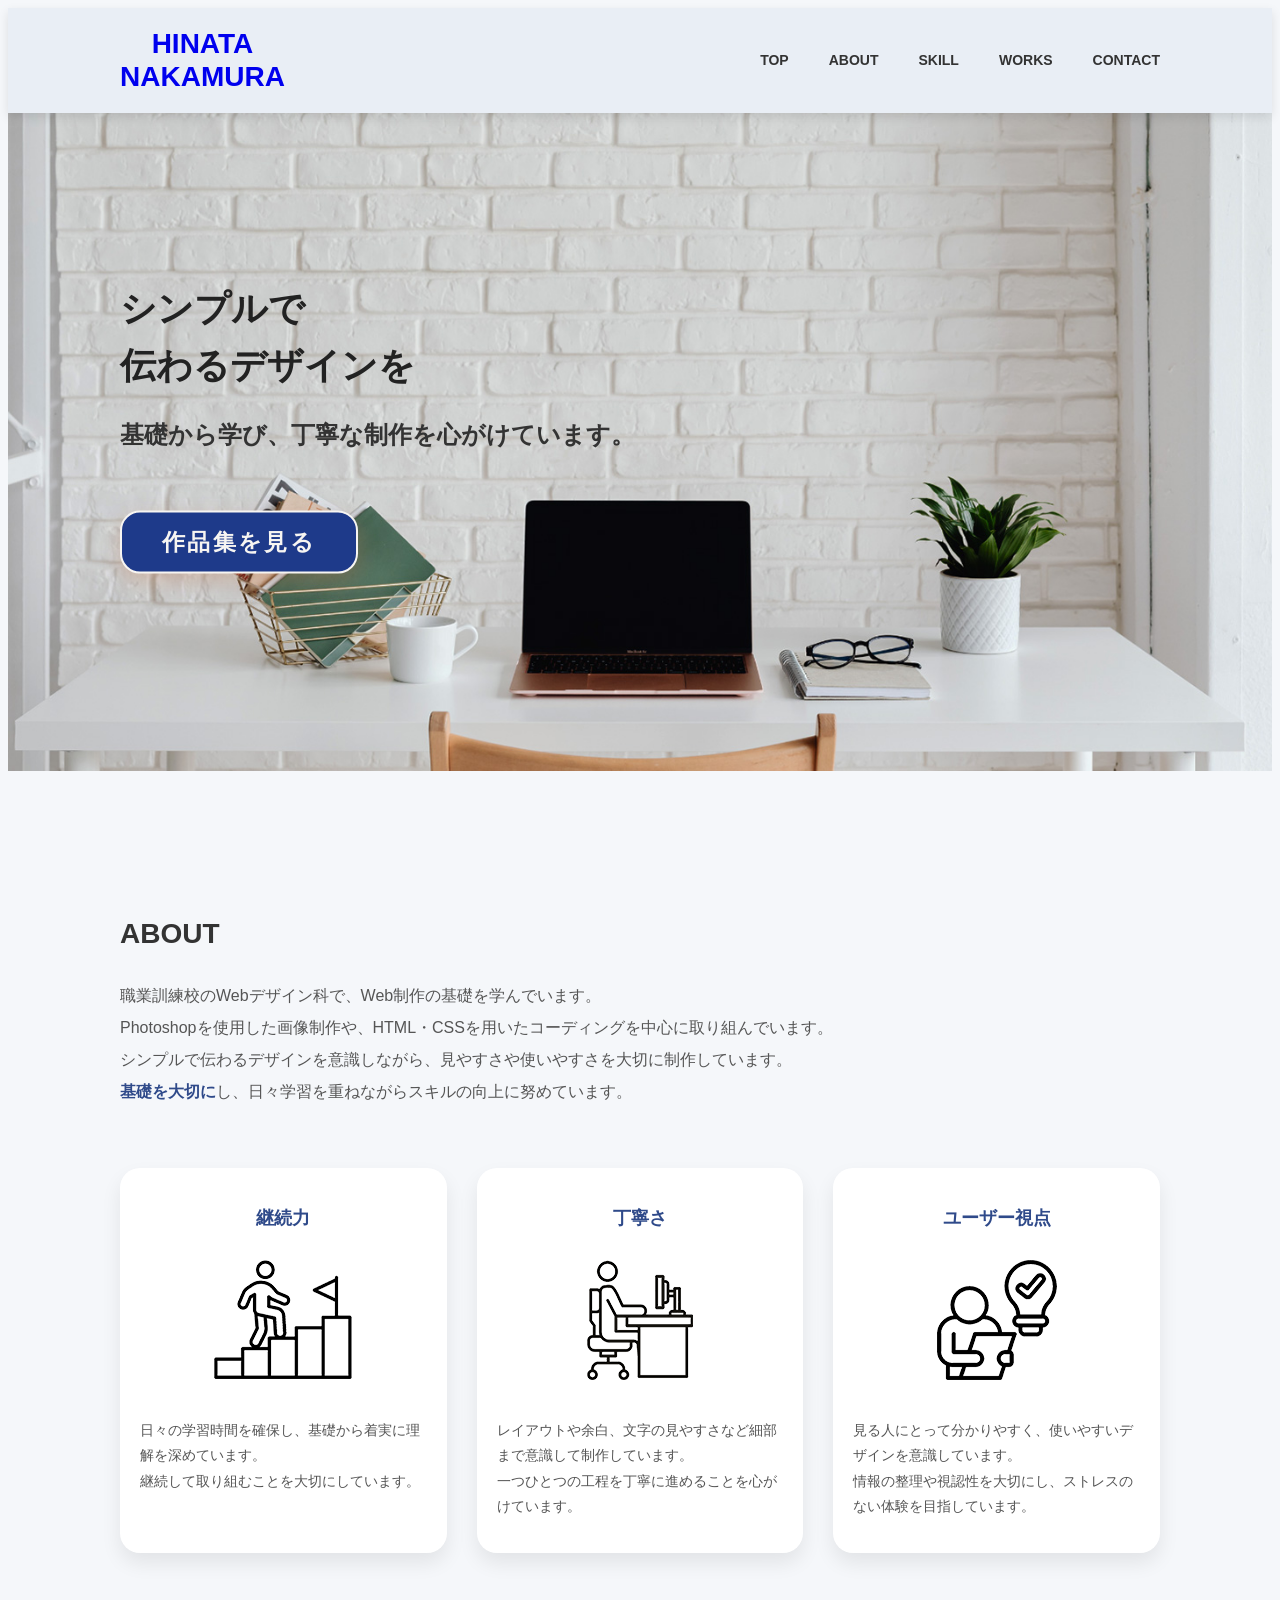
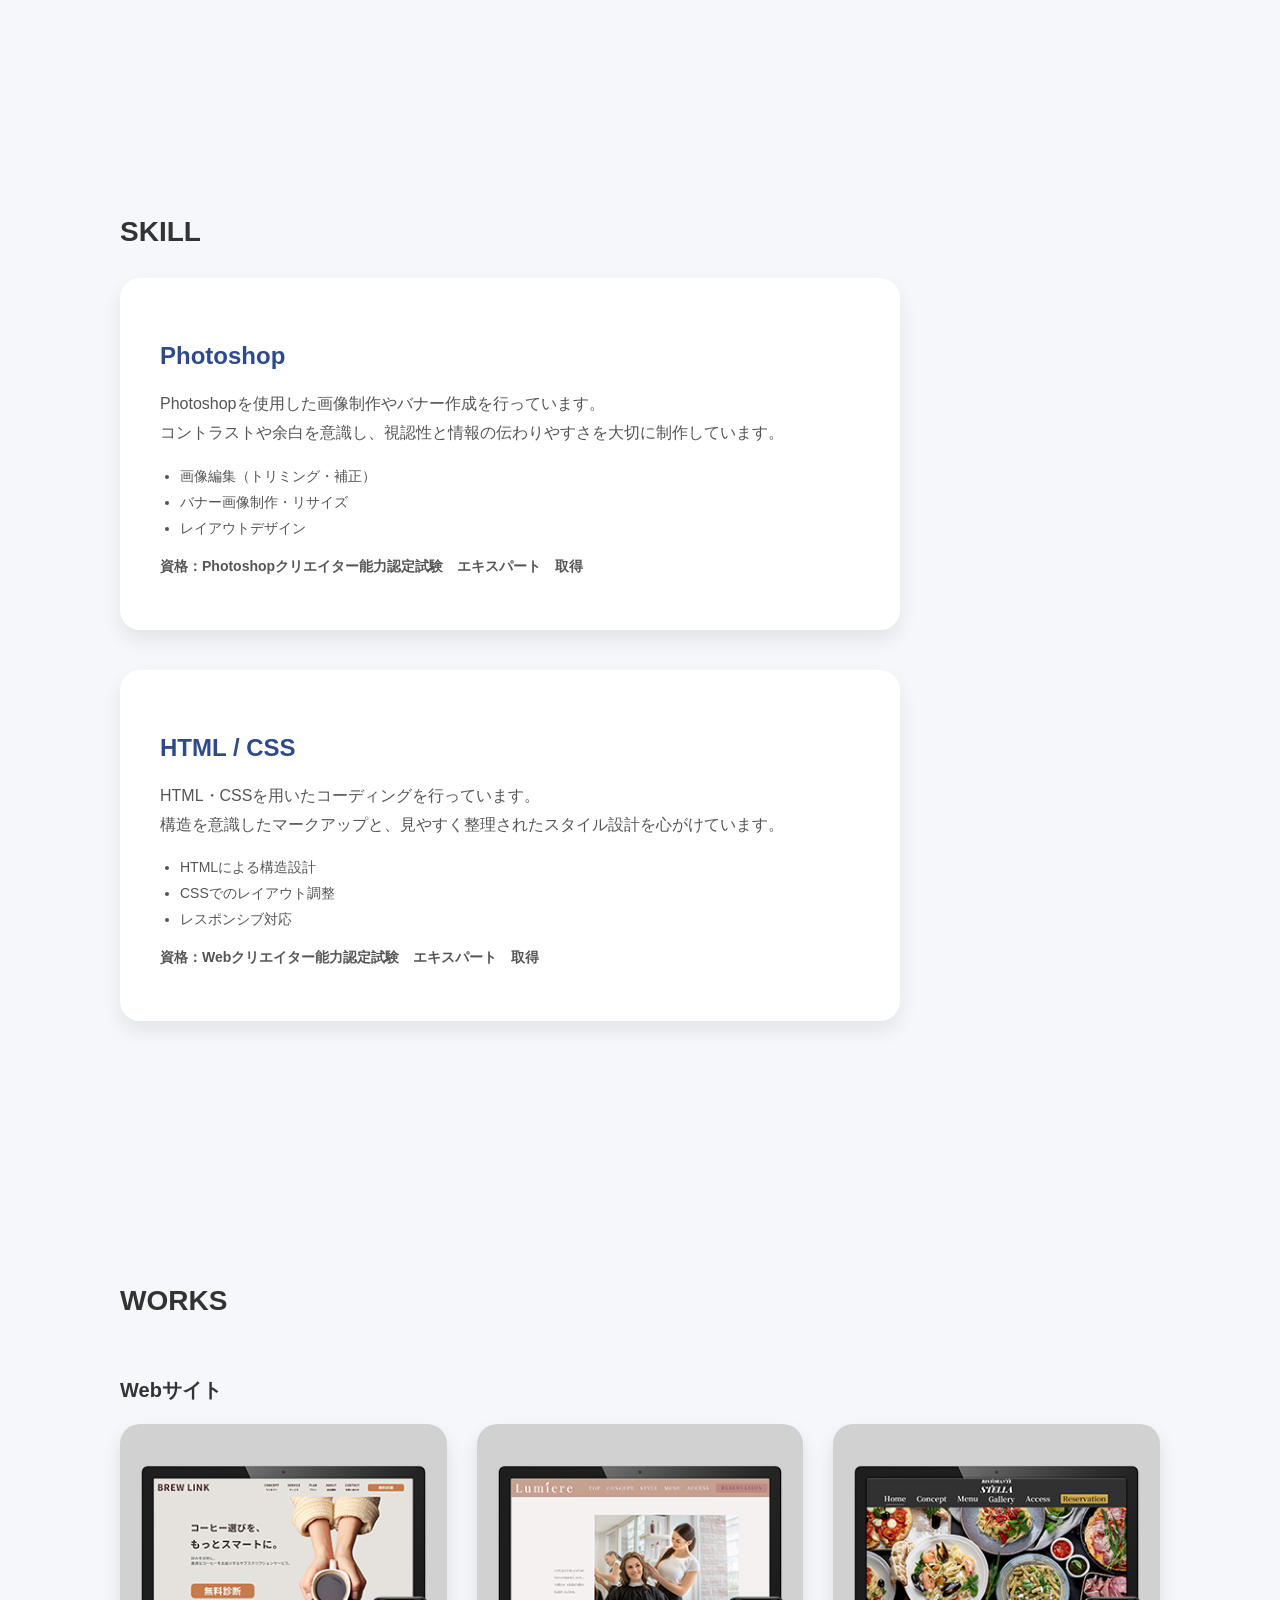
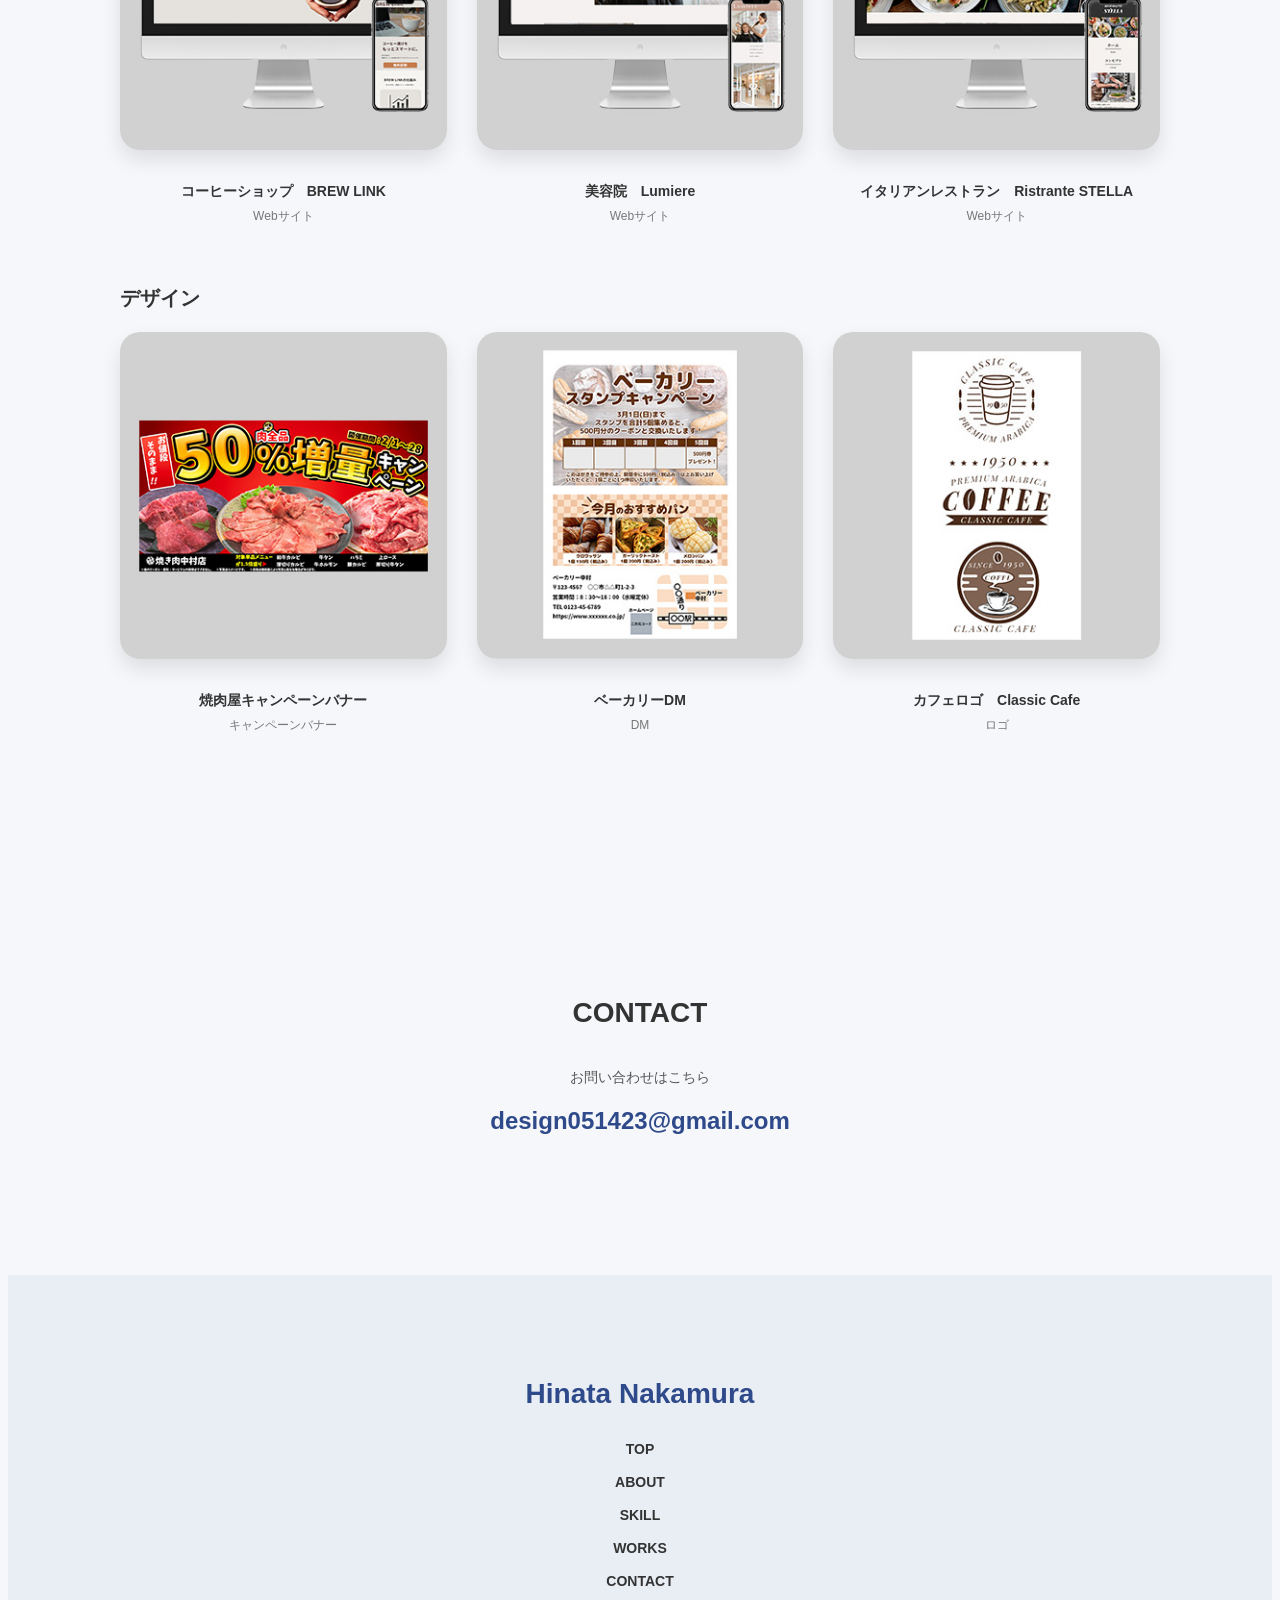
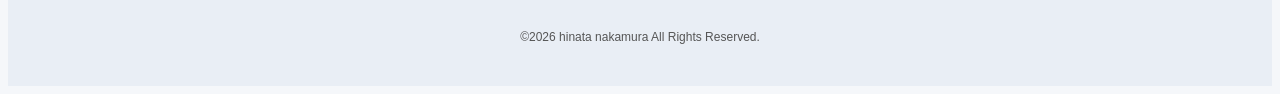
==== commit 0e00a2ad: "Add files via upload" ====
--- a/index.html
+++ b/index.html
@@ -1,494 +1,244 @@
-<!DOCTYPE html>
+<!doctype html>
 <html lang="ja">
 <head>
-  <meta charset="UTF-8">
-  <meta name="viewport" content="width=device-width, initial-scale=1.0">
-  <title>TOP | BREW LINK</title>
-  <link rel="stylesheet" href="css/style.css">
-  <link rel="stylesheet" href="css/index.css">
+	<meta charset="utf-8">
+	<meta name="viewport" content="width=device-width, initial-scale=1.0">
+	<title>TOP | HINATA portfolio site</title>
+	<link rel="stylesheet" href="css/style.css">
+	<link rel="stylesheet" href="css/index.css">
 </head>
 
 <body id="top">
-
-<header class="header">
-  <div class="inner header_inner">
-
-    <h1 class="logo">
-      <a href="index.html">BREW LINK</a>
-    </h1>
-
-    <!-- ハンバーガー -->
-    <div class="hamburger" id="hamburger">
-      <span></span>
-      <span></span>
-      <span></span>
-    </div>
-
-    <nav class="nav">
-      <ul class="nav_list">
-        <li>
-          <a href="concept.html">
-            <span class="nav_en">CONCEPT</span>
-            <span class="nav_jp">コンセプト</span>
-          </a>
-        </li>
-        <li>
-          <a href="service.html">
-            <span class="nav_en">SERVICE</span>
-            <span class="nav_jp">サービス</span>
-          </a>
-        </li>
-        <li>
-          <a href="plan.html">
-            <span class="nav_en">PLAN</span>
-            <span class="nav_jp">プラン</span>
-          </a>
-        </li>
-        <li>
-          <a href="about.html">
-            <span class="nav_en">ABOUT</span>
-            <span class="nav_jp">会社情報</span>
-          </a>
-        </li>
-        <li>
-          <a href="contact.html">
-            <span class="nav_en">CONTACT</span>
-            <span class="nav_jp">お問い合わせ</span>
-          </a>
-        </li>
-      </ul>
-      <!-- CTAスマホ用 -->
-      <div class="nav_cta">
-        <a href="flow.html #diagnosis" class="btn">無料診断</a>
-      </div>
-    </nav>
-
-    <div class="header_cta">
-      <a href="flow.html #diagnosis" class="btn">無料診断</a>
-    </div>
-  </div>
-</header>
-
-<section class="fv">
-  <div class="inner fv_inner">
-    <div class="fv_text">
-      <h2 class="fv_title">
-        コーヒー選びを、<br>
-        もっとスマートに。
-      </h2>
-      <p class="fv_sub">
-        好みを分析し、<br>最適なコーヒーをお届けするサブスクリプションサービス。
-      </p>
-      <a href="flow.html #diagnosis" class="btn fv_btn">無料診断</a>
-    </div>
-    <div class="fv_img">
-      <img src="images/fv_top.png" alt="コーヒー">
-    </div>
-  </div>
-</section>
-
-<section class="feature">
-  <div class="inner">
-    <div class="section_head">
-      <h2 class="section_title">BREW LINKの仕組み</h2>
-      <p class="section_sub">
-        好みを分析し、最適なコーヒーを毎月お届け。
-      </p>
-    </div>
-
-    <div class="feature_list">
-      <a href="service.html" class="feature_item">
-        <img src="images/icon01_top.png" alt="分析">
-        <h3>① 好みを診断</h3>
-        <p>あなたの味の好みをカンタンな質問で分析。</p>
-      </a>
-
-      <a href="service.html" class="feature_item">
-        <img src="images/icon02_top.png" alt="提案">
-        <h3>② 最適なコーヒーを提案</h3>
-        <p>データをもとに、あなたに合う一杯をセレクト。</p>
-      </a>
-
-      <a href="#" class="feature_item">
-        <img src="images/icon03_top.png" alt="配送">
-        <h3>③ 毎月お届け</h3>
-        <p>選ばれたコーヒーを定期的にご自宅へ。</p>
-      </a>
-    </div>
-  </div>
-</section>
-
-<section class="about">
-  <div class="inner about_inner">
-
-    <div class="about_img">
-      <img src="images/coffee_smartphone.jpg" alt="コーヒー体験">
-    </div>
-
-    <div class="about_content">
-
-      <h2 class="about_title">
-        データで導く新しい<br>
-        コーヒー体験
-      </h2>
-
-      <p class="about_text">
-        データとAIで、あなたの“好き”を可視化し最適な一杯を届けます。
-      </p>
-
-      <div class="about_list">
-
-        <a href="about.html" class="card">
-          <div class="about_item">
-            <p class="about_label">① パーソナライズ</p>
-            <img src="images/icon04_top.png" alt="AI">
-            <p class="about_desc">診断一致率</p>
-            <p class="about_num">92%</p>
-            <p class="about_explanation">好みに合う提案制度が向上</p>
-          </div>
-        </a>
-
-        <a href="about.html" class="card">
-          <div class="about_item">
-            <p class="about_label">② サブスク</p>
-            <img src="images/icon05_top.png" alt="スマートフォン">
-            <p class="about_desc">継続率</p>
-            <p class="about_num">87%</p>
-            <p class="about_explanation">多くのユーザーが継続利用</p>
-          </div>
-        </a>
-
-        <a href="about.html" class="card">
-          <div class="about_item">
-            <p class="about_label">③ 進化体験</p>
-            <img src="images/icon06_top.png" alt="成長">
-            <p class="about_desc">分析精度向上</p>
-            <p class="about_num">+25%</p>
-            <p class="about_explanation">利用するほど好みが明確に</p>
-          </div>
-        </a>
-      </div>
-    </div>
-  </div>
-</section>
-
-<section class="cta">
-  <div class="inner">
-
-    <h2 class="cta_title">
-      あなたに合うコーヒーを<br>
-      <span>無料</span>で診断
-    </h2>
-
-    <p class="cta_text">
-      かんたん30秒で完了・登録不要
-    </p>
-
-    <a href="flow.html #diagnosis" class="btn cta_btn">
-      無料診断を始める →
-    </a>
-
-    <p class="cta_note">
-      ※いつでも解約可能・初月キャンセルOK。安心してご利用いただけます。
-    </p>
-
-  </div>
-</section>
-
-<section class="flow">
-  <div class="inner">
-
-    <h2 class="flow_title">
-      かんたん3ステップで、すぐに始められます
-    </h2>
-
-    <p class="flow_text">
-      はじめての方でも安心。シンプルな流れでご利用いただけます。
-    </p>
-
-    <div class="flow_list">
-
-      <a href="flow.html" class="flow_item">
-        <div class="flow_left">
-          <span class="flow_num">1</span>
-          <p class="flow_heading">診断</p>
-        </div>
-        <div class="flow_right">
-          <p class="flow_sub">好みをかんたん入力</p>
-          <p class="flow_desc">いくつかの質問に答えるだけで、あなたのコーヒーの好みを分析します。</p>
-        </div>
-      </a>
-
-      <div class="flow_arrow"></div>
-
-      <a href="flow.html" class="flow_item">
-        <div class="flow_left">
-          <span class="flow_num">2</span>
-          <p class="flow_heading">提案</p>
-        </div>
-        <div class="flow_right">
-          <p class="flow_sub">最適なコーヒーを提案</p>
-          <p class="flow_desc">診断結果をもとに、あなたに合ったコーヒーをレコメンド。</p>
-        </div>
-      </a>
-
-      <div class="flow_arrow"></div>
-
-      <a href="flow.html" class="flow_item">
-        <div class="flow_left">
-          <span class="flow_num">3</span>
-          <p class="flow_heading">配送</p>
-        </div>
-        <div class="flow_right">
-          <p class="flow_sub">自宅に定期配送</p>
-          <p class="flow_desc">選ばれたコーヒーを、最適なタイミングでお届けします。</p>
-        </div>
-      </a>
-  </div>
-</section>
-
-<section class="plan">
-  <div class="inner">
-
-    <h2 class="plan_title">
-      ライフスタイルに合わせて選べるプラン
-    </h2>
-
-    <p class="plan_text">
-      あなたのペースに合わせて、最適なコーヒー体験をお選びいただけます。
-    </p>
-
-    <div class="plan_list">
-
-      <!-- ライト -->
-      <div class="plan_item">
-        <p class="plan_name">ライトプラン</p>
-        <p class="plan_price">¥1,980<span>/月</span></p>
-
-        <ul class="plan_features">
-          <li>月1回配送</li>
-          <li>お試しサイズ（100g × 2種）</li>
-          <li>パーソナライズ診断付き</li>
-        </ul>
-
-        <a href="plan.html #plan compare" class="btn plan_btn">プラン比較を見る</a>
-      </div>
-
-      <!-- スタンダード（おすすめ） -->
-      <div class="plan_item is_popular">
-
-        <span class="plan_badge">
-          <img src="images/badge.png" alt="おすすめ">
-        </span>
-        <p class="plan_name">スタンダードプラン</p>
-        <p class="plan_price">¥3,980<span>/月</span></p>
-
-        <ul class="plan_features">
-          <li>月2回配送</li>
-          <li>200g × 2種</li>
-          <li>パーソナライズ＋改善機能</li>
-          <li>送料無料</li>
-        </ul>
-
-        <a href="plan.html #plan compare" class="btn plan_btn">プラン比較を見る</a>
-      </div>
-
-      <!-- プレミアム -->
-      <div class="plan_item">
-        <p class="plan_name">プレミアムプラン</p>
-        <p class="plan_price">¥5,980<span>/月</span></p>
-
-        <ul class="plan_features">
-          <li>月2回配送</li>
-          <li>スペシャルティコーヒー</li>
-          <li>AI最適化＋優先サポート</li>
-        </ul>
-
-        <a href="plan.html #plan compare" class="btn plan_btn">プラン比較を見る</a>
-      </div>
-
-    </div>
-
-    <p class="plan_note">
-      ※いつでも解約可能・初月キャンセルOK。安心してご利用いただけます。
-    </p>
-
-  </div>
-</section>
-
-<section class="faq">
-  <div class="inner">
-
-    <h2 class="faq_title">よくあるご質問</h2>
-    <p class="faq_text">
-      ご利用前によくいただくご質問をまとめました。
-    </p>
-
-    <div class="faq_list">
-
-      <!-- 1 -->
-      <div class="faq_item">
-        <div class="faq_q">
-          <span class="faq_iconQ">Q</span>
-          <p>本当に無料で診断できますか？</p>
-        </div>
-        <div class="faq_a">
-          <span class="faq_iconA">A</span>
-          <p>はい、診断は完全無料でご利用いただけます。</p>
-        </div>
-      </div>
-
-      <!-- 2 -->
-      <div class="faq_item">
-        <div class="faq_q">
-          <span class="faq_iconQ">Q</span>
-          <p>途中で解約できますか？</p>
-        </div>
-        <div class="faq_a">
-          <span class="faq_iconA">A</span>
-          <p>いつでも解約可能です。初月キャンセルも可能です。</p>
-        </div>
-      </div>
-
-      <!-- 3 -->
-      <div class="faq_item">
-        <div class="faq_q">
-          <span class="faq_iconQ">Q</span>
-          <p>配送の頻度は変更できますか？</p>
-        </div>
-        <div class="faq_a">
-          <span class="faq_iconA">A</span>
-          <p>マイページからいつでも変更可能です。</p>
-        </div>
-      </div>
-
-      <!-- 4 -->
-      <div class="faq_item">
-        <div class="faq_q">
-          <span class="faq_iconQ">Q</span>
-          <p>スキップはできますか？</p>
-        </div>
-        <div class="faq_a">
-          <span class="faq_iconA">A</span>
-          <p>次回配送のスキップもマイページから設定可能です。</p>
-        </div>
-      </div>
-
-    </div>
-
-  </div>
-</section>
-
-<section class="cta cta_last">
-  <div class="inner">
-
-    <h2 class="cta_title">
-      まずは<span>無料</span>で、あなたに合う<br>
-      コーヒーを診断してみませんか？
-    </h2>
-
-    <p class="cta_text">
-      かんたん30秒で完了・登録不要。今すぐ始められます。
-    </p>
-
-    <a href="flow.html #diagnosis" class="btn cta_btn">
-      無料診断を始める →
-    </a>
-
-    <p class="cta_note">
-      ※いつでも解約可能・初月キャンセルOK。安心してご利用いただけます。
-    </p>
-
-  </div>
-</section>
-
-<footer class="footer">
-  <div class="inner footer_inner">
-
-    <div class="footer_logo">
-      <a href="index.html">BREW LINK</a>
-    </div>
-
-    <div class="footer_nav">
-
-      <div class="footer_col">
-        <p>サービス</p>
-        <ul>
-          <li><a href="concept.html">CONCEPT</a></li>
-          <li><a href="service.html">SERVICE</a></li>
-          <li><a href="plan.html">PLAN</a></li>
-          <li><a href="flow.html">FLOW</a></li>
-        </ul>
-      </div>
-
-      <div class="footer_col">
-        <p>サポート</p>
-        <ul>
-          <li><a href="faq.html">FAQ</a></li>
-          <li><a href="contact.html">CONTACT</a></li>
-        </ul>
-      </div>
-
-      <div class="footer_col">
-        <p>企業情報</p>
-        <ul>
-          <li><a href="about.html">ABOUT</a></li>
-        </ul>
-      </div>
-
-      <div class="footer_col">
-        <p>法務</p>
-        <ul>
-          <li><a href="terms.html">利用規約</a></li>
-          <li><a href="privacy_policy.html">プライバシーポリシー</a></li>
-          <li><a href="legal_notice.html">特定商取引に基づく表記</a></li>
-        </ul>
-      </div>
-
-    </div>
-
-    <p class="copyright">
-      © 2026 BREW LINK All rights reserved.
-    </p>
-
-  </div>
-</footer>
-
-<button id="page-top" aria-label="ページトップへ戻る">
-  ↑
-</button>
-
-<script>
-
-//TOPへ戻るボタン
-const pageTopBtn = document.getElementById('page-top');
-
-// スクロールで表示
-window.addEventListener('scroll', () => {
-  if (window.scrollY > 300) {
-    pageTopBtn.classList.add('show');
-  } else {
-    pageTopBtn.classList.remove('show');
-  }
-});
-
-// クリックでトップへ
-pageTopBtn.addEventListener('click', () => {
-  window.scrollTo({
-    top: 0,
-    behavior: 'smooth'
-  });
-});
-
-//ハンバーガーリスト
-const hamburger = document.getElementById('hamburger');
-const nav = document.querySelector('.nav');
-
-hamburger.addEventListener('click', () => {
-  hamburger.classList.toggle('active');
-  nav.classList.toggle('active');
-});
-</script>
-
+	<div id="loading">
+		<p>Loading...</p>
+		<div id="loading-screen"></div>
+	</div>
+	<header class="header">
+  		<div class="inner header_inner">
+
+    		<h1 class="logo">
+      			<a href="#top">HINATA<br>NAKAMURA</a>
+   			</h1>
+			
+			<!-- ハンバーガー -->
+    		<button class="hamburger" id="hamburger" area-label="メニューを開く">
+      			<span></span>
+      			<span></span>
+      			<span></span>
+    		</button>
+		
+			<nav class="nav" id="nav">
+      			<ul class="nav_list">
+        			<li><a href="#top">TOP</a></li>
+        			<li><a href="#about">ABOUT</a></li>
+        			<li><a href="#skill">SKILL</a></li>
+        			<li><a href="#works">WORKS</a></li>
+        			<li><a href="#contact">CONTACT</a></li>
+				</ul>
+    		</nav>
+		</div>
+	</header>
+
+	<section class="fv">
+  		<div class="fv_img">
+    		<img src="images/fv_top.jpg" alt="ワークデスク">
+  		</div>
+
+  		<div class="fv_content inner">
+    		<h2 class="fv_title">
+      			シンプルで<br>
+      			伝わるデザインを
+    		</h2>
+			<p class="fv_sub">
+				基礎から学び、丁寧な制作を心がけています。
+			</p>
+    		<a href="#works" class="btn fv_btn">作品集を見る</a>
+  		</div>
+	</section>
+
+	<section class="about" id="about">
+  		<div class="inner">
+
+    		<h2 class="section_title">ABOUT</h2>
+
+    		<div class="about_text">
+      			<p>
+        			職業訓練校のWebデザイン科で、Web制作の基礎を学んでいます。<br>
+        			Photoshopを使用した画像制作や、HTML・CSSを用いたコーディングを中心に取り組んでいます。<br>
+        			シンプルで伝わるデザインを意識しながら、見やすさや使いやすさを大切に制作しています。<br>
+        			<span class="accent">基礎を大切に</span>し、日々学習を重ねながらスキルの向上に努めています。
+      			</p>
+    		</div>
+
+    		<div class="about_cards">
+      			<div class="about_card fadein">
+					<h3>継続力</h3>
+        			<img src="images/logo01_top.png" alt="継続力">
+       				 <p>
+          				日々の学習時間を確保し、基礎から着実に理解を深めています。<br>
+          				継続して取り組むことを大切にしています。
+        			</p>
+      			</div>
+
+      			<div class="about_card fadein">
+					<h3>丁寧さ</h3>
+        			<img src="images/logo02_top.png" alt="丁寧さ">
+        			<p>
+          				レイアウトや余白、文字の見やすさなど細部まで意識して制作しています。<br>
+          				一つひとつの工程を丁寧に進めることを心がけています。
+        			</p>
+      			</div>
+
+      			<div class="about_card fadein">
+					<h3>ユーザー視点</h3>
+        			<img src="images/logo03_top.png" alt="ユーザー視点">
+        			<p>
+          				見る人にとって分かりやすく、使いやすいデザインを意識しています。<br>
+          				情報の整理や視認性を大切にし、ストレスのない体験を目指しています。
+        			</p>
+      			</div>
+    		</div>
+  		</div>
+	</section>
+	
+	<section class="skill" id="skill">
+  		<div class="inner">
+
+    		<h2 class="section_title">SKILL</h2>
+    		<div class="skill_list">
+      		<!-- Photoshop -->
+      			<div class="skill_card fadein">
+       				<h3 class="skill_title">Photoshop</h3>
+        			<p class="skill_text">
+          				Photoshopを使用した画像制作やバナー作成を行っています。<br>
+          				コントラストや余白を意識し、視認性と情報の伝わりやすさを大切に制作しています。
+        			</p>
+        			<ul class="skill_points">
+          				<li>画像編集（トリミング・補正）</li>
+          				<li>バナー画像制作・リサイズ</li>
+          				<li>レイアウトデザイン</li>
+        			</ul>
+        			<p class="skill_license">
+						資格：Photoshopクリエイター能力認定試験　エキスパート　取得
+        			</p>
+      			</div>
+
+      			<!-- HTML / CSS -->
+      			<div class="skill_card fadein">
+        			<h3 class="skill_title">HTML / CSS</h3>
+        			<p class="skill_text">
+          				HTML・CSSを用いたコーディングを行っています。<br>
+          				構造を意識したマークアップと、見やすく整理されたスタイル設計を心がけています。
+        			</p>
+        			<ul class="skill_points">
+          				<li>HTMLによる構造設計</li>
+          				<li>CSSでのレイアウト調整</li>
+          				<li>レスポンシブ対応</li>
+        			</ul>
+        			<p class="skill_license">
+          				資格：Webクリエイター能力認定試験　エキスパート　取得
+        			</p>
+      			</div>
+    		</div>
+  		</div>
+	</section>
+	
+	<section class="works" id="works">
+  		<div class="inner">
+
+    		<h2 class="section_title">WORKS</h2>
+
+    		<!-- Webサイト -->
+    		<h3 class="works_category">Webサイト</h3>
+
+    		<div class="works_grid">
+
+      			<a href="detail_brew_link.html" class="works_item fadein">
+        			<img src="images/works01_top.jpg" alt="BREW LINK">
+        			<p class="works_name">コーヒーショップ　BREW LINK</p>
+        			<span class="works_type">Webサイト</span>
+     			 </a>
+
+      			<a href="detail_lumiere.html" class="works_item fadein">
+        			<img src="images/works02_top.jpg" alt="Lumiere">
+        			<p class="works_name">美容院　Lumiere</p>
+        			<span class="works_type">Webサイト</span>
+      			</a>
+
+      			<a href="detail_stella.html" class="works_item fadein">
+        			<img src="images/works03_top.jpg" alt="STELLA">
+        			<p class="works_name">イタリアンレストラン　Ristrante STELLA</p>
+        			<span class="works_type">Webサイト</span>
+      			</a>
+			</div>
+			<!-- デザイン -->
+    		<h3 class="works_category">デザイン</h3>
+
+    		<div class="works_grid">
+
+ 		   		<a href="detail_banner.html" class="works_item fadein">
+       				<img src="images/works04_top.jpg" alt="バナー">
+        			<p class="works_name">焼肉屋キャンペーンバナー</p>
+        			<span class="works_type">キャンペーンバナー</span>
+      			</a>
+
+      			<a href="detail_dm.html" class="works_item fadein">
+        			<img src="images/works05_top.jpg" alt="DM">
+        			<p class="works_name">ベーカリーDM</p>
+        			<span class="works_type">DM</span>
+      			</a>
+
+      			<a href="detail_logo.html" class="works_item fadein">
+        			<img src="images/works06_top.jpg" alt="ロゴ">
+        			<p class="works_name">カフェロゴ　Classic Cafe</p>
+        			<span class="works_type">ロゴ</span>
+      			</a>
+			</div>
+		</div>
+	</section>
+	
+	<section class="contact" id="contact">
+ 		<div class="inner">
+    		<h2 class="section_title">CONTACT</h2>
+    		<div class="contact_text">
+      			<p class="contact_text">
+        			お問い合わせはこちら
+				</p>
+        		<a href="mailto:design051423@gmail.com" class="contact_mail">
+  					&#100;&#101;&#115;&#105;&#103;&#110;&#48;&#53;&#49;&#52;&#50;&#51;<wbr>&commat;&#103;&#109;&#97;&#105;&#108;&period;&#99;&#111;&#109;
+				</a>
+    		</div>
+		</div>
+	</section>
+	
+	<footer class="footer">
+  		<div class="inner footer_inner">
+			
+    		<h2 class="footer_logo">
+   				Hinata Nakamura
+    		</h2>
+
+    		<nav class="footer_nav">
+      			<ul class="footer_list">
+        			<li><a href="#top">TOP</a></li>
+        			<li><a href="#about">ABOUT</a></li>
+        			<li><a href="#skill">SKILL</a></li>
+        			<li><a href="#works">WORKS</a></li>
+        			<li><a href="#contact">CONTACT</a></li>
+     			</ul>
+    		</nav>
+
+    		<p class="footer_copy">
+      			©2026 hinata nakamura All Rights Reserved.
+    		</p>
+  		</div>
+	</footer>
+	
+	<button id="page-top" aria-label="ページトップへ戻る">
+  	↑
+	</button>
+
+	<script src="js/script.js"></script>
+	<script src="js/index.js"></script>
 </body>
-</html>+</html>
--- a/css/style.css
+++ b/css/style.css
@@ -1,175 +1,173 @@
 @charset "utf-8";
-
-/*中身*/
+/* ヘッダー */
+.header {
+	background-color: #e9eef5;
+	position: sticky;
+	top: 0;
+	z-index: 1000;
+  	box-shadow: 0 4px 10px rgba(0,0,0,0.1);
+}
+
+/* 中身の横並び */
+.header_inner {
+	display: flex;
+  	justify-content: space-between;
+  	align-items: center;
+}
+
+/* ロゴ */
+.logo {
+ 	font-size: 28px;
+	font-weight: bold;
+	color: #1e3a8a;
+	line-height: 1.2;
+	text-align: center;
+}
+
+.logo a {
+	text-decoration: none;
+}
+
+.logo a:hover {
+	opacity: 0.8;
+}
+
+.logo a:visited {
+	color: inherit; 
+}
+
+/* ナビ */
+.nav_list {
+  	display: flex;
+  	gap: 40px;
+}
+
+/* リストの装飾リセット */
+.nav_list li {
+  	list-style: none;
+}
+
+/* リンク */
+.nav_list a {
+  	text-decoration: none;
+  	color: #333;
+  	font-weight: 600;
+  	font-size: 14px;
+}
+
+/* ホバー */
+.nav_list a:hover {
+  	opacity: 0.7;
+  	border-bottom: 2px solid #333;
+}
+
+/* ハンバーガー */
+.hamburger {
+  	display: none;
+  	width: 30px;
+  	height: 22px;
+  	position: relative;
+  	background: none;
+  	border: none;
+  	cursor: pointer;
+}
+
+.hamburger span {
+  	position: absolute;
+  	width: 100%;
+  	height: 2px;
+  	background: #333;
+  	left: 0;
+  	transition: 0.3s;
+}
+
+.hamburger span:nth-child(1) { top: 0; }
+.hamburger span:nth-child(2) { top: 10px; }
+.hamburger span:nth-child(3) { bottom: 0; }
+
+/* 開いたとき×にする */
+.hamburger.active span:nth-child(1) {
+  transform: rotate(45deg);
+  top: 10px;
+}
+.hamburger.active span:nth-child(2) {
+  opacity: 0;
+}
+.hamburger.active span:nth-child(3) {
+  transform: rotate(-45deg);
+  bottom: 10px;
+}
+.hamburger.active span {
+	z-index: 1;
+}
+
+/* ヘッダーここまで */
+
+/* 基本設定 */
 .inner {
     width: 100%;
     max-width: 1080px;
     margin: 0 auto;
+	padding: 0 20px;
+    box-sizing: border-box; 
 }
 
 body {
-    background-color: #f7f5f2;
+    background-color: #f5f7fa;
     font-family: "Noto Sans JP", sans-serif;
 }
 
-.card {
-    text-decoration: none;
-}
-
-/*ヘッダー*/
-.header {
-    background-color: #e5e2dd;
-    position: sticky;
-    top: 0;
-    z-index: 1000;
-    box-shadow: 0 2px 8px rgba(0, 0, 0, 0.05);
-}
-
-.header_inner {
-    padding: 20px 0;
-    display: flex;
-    align-items: center;
-    justify-content: space-between;
-}
-
-/*ロゴ*/
-.logo a {
-    font-size: 32px;
-    font-weight: bold;
-    text-decoration: none;
-    color: #3a2f2a;
-}
-
-.logo a:hover {
-    opacity: 0.7;
-}
-/*ナビ*/
-.nav_list {
-    display: flex;
-    gap: 36px;
-    list-style: none;
-}
-
-.nav_list a:hover {
-    opacity: 0.7;
-    border-bottom: 2px solid #c67c4e;
-}
-
-.nav_list a.active {
-    border-bottom: 2px solid #c67c4e;
-}
-
-/* ナビリンクを縦並びに */
-.nav_list a {
-    display: flex;
-    flex-direction: column;
-    align-items: center;
-    text-decoration: none;
-    color: #3a2f2a;
-    font-weight: bold;
-	position: relative;
-    border-bottom: 2px solid transparent; /*hover時にずれるの防止*/
-    padding-bottom: 3px;                  /*hover時にずれるの防止*/
-}
-
-/* 英語（上） */
-.nav_en {
-    font-size: 14px;
-    letter-spacing: 0.08em;
-}
-
-/* 日本語（下） */
-.nav_jp {
-    font-size: 10px;
-    margin-top: 4px;
-    opacity: 0.7;
-}
-/*CTA*/
-.btn {
-    display: inline-block;
-    padding: 10px 30px;
-    background-color: #c67c4e;
-    color: #fff;
-    letter-spacing: 0.1em;
-    text-decoration: none;
-    border-radius: 6px;
-    cursor: pointer;
-    box-shadow: 0 8px 20px rgba(198,124,78,0.3);
-    transition: 0.3s;
-}
-
-.btn:hover {
-    opacity: 0.9;
-    transform: translateY(-3px);
-}
-
-/*スマホ用CTA非表示*/
-.nav_cta a {
-    display: none;
-}
-
-/*ヘッダーここまで*/
-
-/*フッター*/
+/* フッター */
 
 .footer {
-    background-color: #e5e2dd;
-    padding: 80px 0 30px;
+	background-color: #e9eef5;
+	padding: 80px 20px 30px;
+}
+
+.footer_inner {
+  	max-width: 1100px;
+  	margin: 0 auto;
+  	text-align: center;
 }
 
 /* ロゴ */
 .footer_logo {
-    text-align: center;
-    margin-bottom: 40px;
-}
-
-.footer_logo a {
-    font-size: 28px;
-    font-weight: bold;
-    color: #3a2f2a;
-    text-decoration: none;
+ 	font-size: 28px;
+  	font-weight: bold;
+  	color: #2f4a8a;
+  	margin-bottom: 30px;
 }
 
 /* ナビ */
-.footer_nav {
-    display: flex;
-    justify-content: space-between;
-    gap: 40px;
-    margin-bottom: 60px;
-    border-top: 1px solid #ccc;
-    padding-top: 40px;
-}
-
-.footer_col p {
-    font-weight: bold;
-    margin-bottom: 16px;
-}
-
-.footer_col ul {
-    list-style: none;
-    padding: 0;
-}
-
-.footer_col li {
-    margin-bottom: 10px;
-}
-
-.footer_col a {
-    text-decoration: none;
-    color: #3a2f2a;
-    font-size: 14px;
-}
-
-.footer_col a:hover {
-    opacity: 0.7;
-}
-
-.copyright {
-    text-align: center;
-    font-size: 12px;
-    color: #3a2f2a;
-}
-/*フッターここまで*/
+.footer_list {
+  	list-style: none;
+  	padding: 0;
+  	margin: 0 0 40px;
+  	display: flex;
+  	flex-direction: column;
+  	gap: 15px;
+}
+
+/* リンク */
+.footer_list a {
+  	text-decoration: none;
+  	color: #333;
+  	font-weight: 600;
+  	font-size: 14px;
+}
+
+/* ホバー */
+.footer_list a:hover {
+  	opacity: 0.7;
+}
+
+/* コピーライト */
+.footer_copy {
+  	font-size: 12px;
+  	color: #555;
+}
+
+/* フッターここまで */
 
 /* TOPへ戻るボタン */
 #page-top {
@@ -178,7 +176,7 @@
   bottom: 30px;
   width: 50px;
   height: 50px;
-  background-color: #C67C4E; /* サイトのオレンジ系 */
+  background-color: #2f4a8a; 
   color: #fff;
   border: none;
   border-radius: 50%;
@@ -200,198 +198,77 @@
 /* ホバー */
 #page-top:hover {
   transform: translateY(-4px);
-  background-color: #b46f45;
+  opacity: 0.8;
 }
 
 /*TOPへ戻るボタンここまで*/
 
-/*850pxレスポンシブ対応*/
-@media screen and (max-width: 850px) {
-
-    /*ヘッダー調整*/
-    /* ロゴ少し小さく */
-    .logo a {
-        margin-left: 20px;
-        font-size: 32px;
-    }
-
-    /* PCナビ非表示 */
-    .header_cta {
-        display: none;
-    }
-
-    /* ハンバーガー */
-    .hamburger {
-        width: 30px;
-        height: 22px;
-        position: relative;
-        cursor: pointer;
-        z-index: 1100;
-    }
-
-    .hamburger span {
-        position: absolute;
-        width: 100%;
-        height: 2px;
-        background: #3a2f2a;
-        left: -20px;
-        transition: 0.3s;
-    }
-
-    .hamburger span:nth-child(1) { top: 0; }
-    .hamburger span:nth-child(2) { top: 10px; }
-    .hamburger span:nth-child(3) { bottom: 0; }
-
-    /* ×に変形 */
-    .hamburger.active span:nth-child(1) {
-        transform: rotate(45deg);
-        top: 10px;
-    }
-    .hamburger.active span:nth-child(2) {
-        opacity: 0;
-    }
-    .hamburger.active span:nth-child(3) {
-        transform: rotate(-45deg);
-        bottom: 10px;
-    }
-
-    /* スライドメニュー */
-    .nav {
-        position: fixed;
-        top: 0;
-        right: -100%;
-        width: 70%;
-        height: 100vh;
-        background: #e5e2dd;
-        padding: 100px 30px;
-        transition: 0.3s;
-        z-index: 3;
-    }
-
-    .nav.active {
-        right: 0;
-    }
-
-    /* メニュー内は縦並び */
-    .nav_list {
-        display: block;
-		padding-left: 0;
-    }
-
-    .nav_list li {
-        margin-bottom: 20px;
-    }
-
-    .nav_list a {
-        font-size: 18px;
-    }
-
-    /* CTAブロック */
-    .nav_cta {
-        margin-top: 40px;
-        padding-top: 20px;
-        border-top: 1px solid #999;
-    }
-
-    /* ボタン強調 */
-    .nav_cta .btn {
-        display: block;
-        text-align: center;
-        font-size: 18px;
-        font-weight: bold;
-        padding: 14px;
-    }
-
-	/* PC用アンダーバー解除 */
-	.nav_list a {
-        border-bottom: none;
-    }
-
-    .nav_list a.active {
-        border-bottom: none;
-    }
-    /* 縦線（初期は非表示） */
-    .nav_list a::before {
-        content: "";
-        position: absolute;
-        left: 0;
-        top: 50%;
-        transform: translateY(-50%);
-        width: 3px;
-        height: 0;
-        background: #c67c4e;
-        transition: 0.3s;
-    }
-
-    /* hover時 */
-    .nav_list a:hover::before {
-        height: 70%;
-    }
-
-    /* active時 */
-    .nav_list a.active::before {
-        height: 70%;
-    }
-    /*ヘッダー調整ここまで*/
-}
-
+/* 768px以下レスポンシブ対応 */
 @media screen and (max-width: 768px) {
-    /*フッター調整*/
-    .footer {
-        padding: 60px 0 20px;
-    }
-
-    /* ロゴ */
-    .footer_logo {
-        margin-bottom: 30px;
-    }
-
-    .footer_logo a {
-        font-size: 24px;
-    }
-
-    /* ナビ全体 */
-    .footer_nav {
-        flex-direction: column;
-        text-align: center;
-        gap: 30px;
-        margin-bottom: 40px;
-        padding-top: 30px;
-    }
-
-    /* 見出し */
-    .footer_col {
-        border-bottom: 1px solid #ccc;
-        padding-bottom: 10px;
-    }
-    .footer_col p {
-        font-size: 18px;
-        margin-bottom: 10px;
-    }
-
-    /* リスト */
-    .footer_col li {
-        margin-bottom: 8px;
-    }
-
-    .footer_col a {
-        font-size: 14px;
-    }
-
-    /* コピーライト */
-    .copyright {
-        font-size: 11px;
-    }
-
-}
-/*768pxここまで*/
-
-/*375pxレスポンシブ対応*/
-@media screen and (max-width: 375px){
-   
-    .logo a {
-        font-size: 24px;
-    }
-
-}
-/*375pxここまで*/+
+  	.hamburger {
+    	display: block;
+  	}
+
+  	.nav {
+    	position: fixed;
+    	top: 0;
+    	right: -100%;
+    	width: 70%;
+    	height: 100vh;
+    	background: #cfd3da;
+    	transition: 0.3s;
+    	padding-top: 100px;
+  	}
+
+  	.nav.active {
+   		right: 0;
+  	}
+
+  	.nav_list {
+    	flex-direction: column;
+    	gap: 20px;
+    	align-items: center;
+  	}
+}
+
+/* 768pxここまで */
+
+/* 375px以下レスポンシブ対応 */
+@media screen and (max-width: 375px) {
+
+  	.header_inner {
+    	padding: 15px;
+  	}
+
+  	.logo {
+    	font-size: 22px;
+  	}
+
+  	.nav {
+    	width: 80%;
+  	}
+
+  	.nav_list a {
+    	font-size: 12px;
+  	}
+	
+	 .footer_logo {
+    	font-size: 22px;
+  	}
+
+  	.footer_list a {
+    	font-size: 15px;
+  	}
+}
+
+/* 375pxここまで */
+
+
+
+
+
+
+
+
+
--- a/css/index.css
+++ b/css/index.css
@@ -1,1439 +1,530 @@
 @charset "utf-8";
 
-/*FV*/
+/* ローディング画面 */
+#loading {
+	background-color: #eef1f6;
+	position: fixed;
+	inset: 0;
+	z-index: 9999;
+	display: grid;
+	place-items: center;
+}
+
+#loading-screen {
+	background-color: #5a73d8;
+	position: fixed;
+	inset: 0;
+	z-index: 9998;
+	translate: 0 100vh;
+}
+
+#loading p {
+	font-size: 2rem;
+	font-weight: bold;
+	color: #444;
+}
+
+/* fv */
 .fv {
-    background-color: #e5e2dd;
-    padding: 80px 20px 70px;
-    overflow: visible;
-}
-
-.fv_inner {
-    display: flex;
-    align-items: center;
-    justify-content: space-between;
-    gap: 60px;
-}
-
-.fv_text {
-    flex: 1;
-    max-width:480px;
-    transform: translateY(-80px); /*画像はみ出させているので強制的に上へ*/
-}
-
+    position: relative;
+    max-height: 750px;
+    overflow: hidden;
+}
+
+/* 画像 */
+.fv_img {
+    max-height: 100%;
+}
+
+.fv_img img {
+    width: 100%;
+    max-height: 100%;
+    object-fit: cover;
+}
+
+/* テキスト */
+.fv_content {
+    position: absolute;
+    top: 50%;
+  	left: 50%;
+  	transform: translate(-50%, -60%);
+    color: #f7f5f2;
+    z-index: 2;
+}
+
+.fv_content a {
+	text-decoration: none;
+	color: #f7f5f2;
+}
+
+/* タイトル */
 .fv_title {
-    font-size: 45px;
-    line-height: 1.5;
-    color: #3a2f2a;
+    font-size: clamp(24px, 3vw, 36px);
+    line-height: 1.6;
     font-weight: bold;
-    margin-bottom: 50px;
+    margin-bottom: 20px;
+	color: #222;
 }
 
 .fv_sub {
-    font-size: 14px;
-    color: #666;
-    margin-bottom: 60px;
-}
-
+  	font-size: clamp(14px, 2vw, 24px);
+	font-weight: 600;
+	margin-bottom: 60px;
+	color: #333;
+}
+
+/*ボタン*/
 .fv_btn {
-    font-size: 32px;
-    letter-spacing: 0.1em;
+	display: inline-block;
+	background-color: #1e3a8a;
+   	font-size: clamp(14px, 1.8vw, 26px);
     font-weight: bold;
+	letter-spacing: 0.1em;
     padding: 14px 40px;
     box-shadow: 0 8px 20px rgba(198,124,78,0.3);
     transition: 0.3s;
-}
-
-.fv_img {
-    flex: 1;
-    height: 600px;
-    position: relative;
-}
-
-.fv_img img {
-    width: 100%;
-    height: 100%;
-    object-fit: cover;
-    object-position: center bottom;
-    position: relative;
-    top: -80px;
-}
-
-/*FVここまで*/
-
-/*仕組みセクション*/
-.feature {
-    padding: 120px 0;
-    background-color: #f7f5f2;
-    text-align: center;
-}
-
-/* 見出し */
+    border: 2px solid #f7f5f2;
+    border-radius: 20px;
+}
+
+.fv_btn:hover {
+	opacity: 0.8;
+}
+/*fvここまで*/
+
+/* about */
+.about {
+  	padding: 120px 20px;
+}
+
+/* タイトル */
 .section_title {
-    font-size: 36px;
-    margin-bottom: 16px;
-    color: #3a2f2a;
-}
-
-.section_sub {
-    font-size: 14px;
-    color: #666;
-    margin-bottom: 60px;
-}
-
-/* 3カラム */
-.feature_list {
-    display: flex;
-    justify-content: center;
-    gap: 40px;
-}
-
-/* カード */
-.feature_item {
-    background-color: #fff;
-    border-radius: 12px;
-    padding: 30px 20px;
-    flex: 1;
-    max-width: 300px;
-    box-shadow: 0 4px 12px rgba(0,0,0,0.05);
-    transition: 0.3s;
-    text-decoration: none;
-}
-
-.feature_item:hover {
-    transform: translateY(-8px);
-    box-shadow: 0 8px 20px rgba(0,0,0,0.08);
-    cursor: pointer;
-}
-
-/* アイコン */
-.feature_item img {
-    height: 150px;
-    width: auto;
-    margin-bottom: 20px;
-}
-
-/* タイトル */
-.feature_item h3 {
-    font-size: 18px;
-    margin-bottom: 12px;
-    color: #3a2f2a;
-}
-
-/* テキスト */
-.feature_item p {
-    font-size: 13px;
-    color: #666;
-    line-height: 1.6;
-}
-
-/*仕組みセクションここまで*/
-
-/*aboutセクション*/
-
-.about {
-    padding: 120px 0;
-}
-
-/* 横並び */
-.about_inner {
-    display: flex;
-    align-items: stretch;
-    gap: 60px;
-}
-
-/* 左画像 */
-.about_img {
-    flex: 0 1 40%;
-}
-
-.about_img img {
-    width: 100%;
-    height: auto;
-    border-radius: 16px;
-    display: block;
-    object-fit: cover;
-}
-
-/* 右コンテンツ */
-.about_content {
-    flex: 1 1 0;
-    min-width: 500px;
-}
-
-/* タイトル */
-.about_title {
-    font-size: 36px;
-    font-weight: bold;
-    line-height: 1.4;
-    margin-top: 0;
-    margin-bottom: 20px;
-    color: #3a2f2a;
+  	font-size: 28px;
+  	font-weight: bold;
+  	margin-bottom: 30px;
+  	color: #333;
 }
 
 /* テキスト */
 .about_text {
-    font-size: 14px;
-    color: #666;
-    margin-bottom: 40px;
-}
-
-/* カード横並び */
-.about_list {
-    display: flex;
-    align-items: stretch;
-    gap: 20px;
+  max-width: 800px;
+  margin-bottom: 60px;
+  line-height: 2;
+  color: #555;
+}
+
+.accent {
+  color: #2f4a8a;
+  font-weight: bold;
 }
 
 /* カード */
-.about_item {
-    justify-content: space-between;
-    background-color: #fff;
-    min-width: 0;
-    border-radius: 16px;
-    padding: 24px 16px;
-    text-align: center;
-    box-shadow: 0 10px 20px rgba(0,0,0,0.05);
-}
-
-/* カード内 */
-.about_label {
-    font-size: 14px;
-    font-weight: bold;
-    margin-bottom: 20px;
-    color: #3a2f2a;
-}
-
-.about_item img {
-    height: 80px;
-    margin-bottom: 10px;
-}
-
-.about_desc {
-    font-size: 14px;
-    font-weight: bold;
-    color: #c67c4e;
-    margin: 10px 0;
-}
-
-.about_num {
-    font-size: 40px;
-    font-weight: bold;
-    color: #c67c4e;
-    margin: 10px 0;
-    border-bottom: 2px solid #aaa;
-}
-
-.about_explanation {
-    font-size: 10px;
-    color: #666;
-    margin-bottom: 0px;
-}
-
-.about_item {
-    transition: 0.3s;
-}
-
-.about_item:hover {
-    transform: translateY(-5px);
-}
-/*aboutセクションここまで*/
-
-/*CTA*/
-.cta {
-    padding: 120px 0;
-    text-align: center;
-    background-color: #e5e2dd;
+.about_cards {
+  display: flex;
+  gap: 30px;
+}
+
+/* 各カード */
+.about_card {
+  	background: #fff;
+  	border-radius: 20px;
+  	padding: 20px;
+  	flex: 1;
+	text-align: center;
+  	box-shadow: 0 10px 20px rgba(0,0,0,0.08);
+}
+
+/* アイコン */
+.about_card img {
+  	height: 120px;
+  	margin-bottom: 20px;
+}
+
+/* 見出し */
+.about_card h3 {
+  	font-size: 18px;
+  	margin-bottom: 30px;
+  	color: #2f4a8a;
+}
+
+/* テキスト */
+.about_card p {
+  	font-size: 14px;
+  	line-height: 1.8;
+  	color: #555;
+	text-align: left;
+}
+
+/* aboutここまで */
+
+/* skill */
+
+.skill {
+  	padding: 120px 20px;
+}
+
+/* リスト */
+.skill_list {
+  	display: flex;
+  	flex-direction: column;
+  	gap: 40px;
+}
+
+/* カード */
+.skill_card {
+  	background: #fff;
+  	border-radius: 20px;
+  	padding: 40px;
+  	box-shadow: 0 10px 20px rgba(0,0,0,0.08);
+	max-width: 700px;
 }
 
 /* タイトル */
-.cta_title {
-    font-size: 36px;
-    font-weight: bold;
-    line-height: 1.8;
-    color: #3a2f2a;
-    margin-bottom: 30px;
-}
-
-/* 強調（無料） */
-.cta_title span {
-    color: #c67c4e;
-    font-size: 60px;
-}
-
-/* サブテキスト */
-.cta_text {
-    font-size: 14px;
-    color: #666;
-    margin-bottom: 50px;
-}
-
-/* ボタン */
-.cta_btn {
-    font-size: 20px;
-    padding: 16px 40px;
-    border-radius: 12px;
-    box-shadow: 0 8px 20px rgba(198,124,78,0.3);
-    font-weight:bold;
-}
-
-/* 注意書き */
-.cta_note {
-    transform: translateY(110px);
-    font-size: 12px;
-    color: #666;
-    text-align: left;
-}
-
-/*CTAここまで*/
-
-/*flow*/
-
-.flow {
-    padding: 120px 0 0;
-    text-align: center;
+.skill_title {
+  	font-size: 24px;
+  	color: #2f4a8a;
+  	margin-bottom: 20px;
+}
+
+/* テキスト */
+.skill_text {
+  	font-size: 16px;
+  	line-height: 1.8;
+  	margin-bottom: 20px;
+  	color: #555;
+}
+
+/* リスト */
+.skill_points {
+  	margin-bottom: 20px;
+  	padding-left: 20px;
+}
+
+.skill_points li {
+  	margin-bottom: 8px;
+  	font-size: 14px;
+	color: #555;
+}
+
+/* 資格 */
+.skill_license {
+  	font-size: 14px;
+  	font-weight: bold;
+  	color: #555;
+}
+
+/* skillここまで */
+
+/* works */
+.works {
+  padding: 120px 20px;
+  background-color: #f5f7fa;
+}
+
+/* カテゴリ */
+.works_category {
+  font-size: 20px;
+  margin: 60px 0 20px;
+  color: #333;
+}
+
+/* グリッド */
+.works_grid {
+  display: grid;
+  grid-template-columns: repeat(3, 1fr);
+  gap: 30px;
+}
+
+/* カード */
+.works_item {
+  text-align: center;
+}
+
+.works_grid a {
+	text-decoration: none;
+}
+
+/* 画像 */
+.works_item img {
+  width: 100%;
+  border-radius: 20px;
+  box-shadow: 0 10px 20px rgba(0,0,0,0.1);
+  margin-bottom: 15px;
+  transition: 0.3s;
+}
+
+/* ホバー */
+.works_item:hover img {
+  transform: translateY(-5px);
 }
 
 /* タイトル */
-.flow_title {
-    font-size: 36px;
-    font-weight: bold;
-    line-height: 1.5;
-    color: #3a2f2a;
-    margin-bottom: 20px;
-}
-
-/* サブ */
-.flow_text {
-    font-size: 14px;
-    color: #666;
-    margin-bottom: 60px;
-}
-
-/* リスト */
-.flow_list {
-    display: flex;
-    flex-direction: column;
-    gap: 20px;
-    align-items: center;
-}
-
-/* カード */
-.flow_item {
-    width: 100%;
-    max-width: 800px;
-    background-color: #ebe7e3;
-    border-radius: 16px;
-    padding: 0 32px;
-    display: grid;
-	grid-template-columns: 270px 550px;
-    align-items: center;
-    justify-content: space-between;
-    text-decoration: none;
-    transition: 0.2s;
-}
-
-.flow_item:hover {
-    transform: translateY(-3px);
-    box-shadow: 0 6px 12px rgba(0,0,0,0.1);
-}
-
-/* 左側（番号＋タイトル） */
-.flow_left {
-    display: flex;
-    align-items: center;
-    gap: 16px;
-}
-
-/* 番号 */
-.flow_num {
-    width: 60px;
-    height: 60px;
-    border: 3px solid #3a2f2a;
-    border-radius: 50%;
-    display: flex;
-    align-items: center;
-    justify-content: center;
-    font-weight: bold;
-    font-size: 40px;
-    color: #3a2f2a;
-}
-
-/* 見出し */
-.flow_heading {
-    font-size: 40px;
-    font-weight: bold;
-    color: #3a2f2a;
-}
-
-/* 右側 */
-.flow_right {
-    text-align: left;
-}
-
-/* サブタイトル */
-.flow_sub {
-    font-weight: bold;
-    margin-bottom: 4px;
-    color: #3a2f2a;
-    font-size: 26px;
-}
-
-/* 説明 */
-.flow_desc {
-    color: #666;
-    font-size: 16px;
-}
-
-/* 矢印 */
-.flow_arrow {
-    width: 0;
-    height: 0;
-    border-left: 20px solid transparent;
-    border-right: 20px solid transparent;
-    border-top: 20px solid #ccc;
-    margin: 10px 0 auto;
-}
-/*flowここまで*/
-
-/*プラン*/
-
-.plan {
-    padding: 120px 0 0;
-    text-align: center;
+.works_name {
+  font-size: 14px;
+  font-weight: bold;
+  margin-bottom: 5px;
+  color: #333;
+}
+
+/* 種別 */
+.works_type {
+  font-size: 12px;
+  color: #777;
+}
+
+/* worksここまで */
+
+/* contact */
+.contact {
+  	padding: 120px 20px;
+  	text-align: center;
 }
 
 /* タイトル */
-.plan_title {
-    font-size: 36px;
-    font-weight: bold;
-    color: #3a2f2a;
-    margin-bottom: 16px;
-}
-
-/* サブ */
-.plan_text {
-    font-size: 14px;
-    color: #666;
-    margin-bottom: 60px;
-}
-
-/* 横並び */
-.plan_list {
-    display: flex;
-    gap: 30px;
-    justify-content: center;
-}
-
-/* カード */
-.plan_item {
-    flex: 1;
-    max-width: 320px;
-    background-color: #fff;
-    border-radius: 16px;
-    padding: 30px 20px;
-    box-shadow: 0 10px 30px rgba(0,0,0,0.08);
-    position: relative;
-    border: 1px solid #aaa; 
-}
-
-/* おすすめ */
-.plan_item.is_popular {
-    border: 2px solid #c67c4e;
-    transform: scale(1.05);
-
-}
-
-/* バッジ */
-.plan_badge {
-    position: absolute;
-    top: -30px;
-    left: -30px;
-}
-
-.plan_badge img {
-    width: 70px;
-}
-
-/* プラン名 */
-.plan_name {
-    font-weight: bold;
-    margin-bottom: 10px;
-    color: #3a2f2a;
-    font-size: 26px;
-}
-
-/* 価格 */
-.plan_price {
-    font-size: 45px;
-    font-weight: bold;
-    color: #c67c4e;
-    margin-bottom: 40px;
-}
-
-.plan_price span {
-    font-size: 14px;
-    color: #666;
-}
-
-/* 特徴 */
-.plan_features {
-    list-style: none;
-    padding: 0;
-    margin-bottom: 20px;
-    min-height: 110px;
-}
-
-.plan_features li {
-    font-size: 14px;
-    margin-bottom: 8px;
-    color: #000;
-}
-
-/* デフォルト（枠ボタン） */
-.plan_btn {
-    background-color: transparent;
-    color: #c67c4e;
-    border: 2px solid #c67c4e;
-    font-weight: bold;
-    box-shadow: 0 8px 15px rgba(198,124,78,0.1);
+.contact .section_title {
+  	margin-bottom: 40px;
+}
+
+/* テキスト */
+.contact_text {
+  	font-size: 14px;
+  	color: #555;
+  	margin-bottom: 20px;
+}
+
+/* メール */
+.contact_mail {
+  	font-size: 24px;
+  	font-weight: bold;
+  	color: #2f4a8a;
+  	text-decoration: none;
+  	transition: 0.3s;
 }
 
 /* ホバー */
-.plan_btn:hover {
-    background-color: #c67c4e;
-    color: #fff;
-}
-
-/* おすすめだけ塗り */
-.is_popular .plan_btn {
-    background-color: #c67c4e;
-    color: #fff;
-    border: none; 
-    box-shadow: 0 8px 20px rgba(198,124,78,0.4);
-}
-
-/* 注意書き */
-.plan_note {
-    margin-top: 40px;
-    font-size: 12px;
-    color: #666;
-    text-align: left;
-}
-
-/*プランここまで*/
-
-/*FAQ*/
-
-.faq {
-    padding: 120px 0;
-    text-align: center;
-}
-
-/* タイトル */
-.faq_title {
-    font-size: 36px;
-    font-weight: bold;
-    color: #3a2f2a;
-    margin-bottom: 16px;
-}
-
-/* サブ */
-.faq_text {
-    font-size: 14px;
-    color: #666;
-    margin-bottom: 60px;
-}
-
-/* リスト */
-.faq_list {
-    max-width: 800px;
-    margin: 0 auto;
-    display: flex;
-    flex-direction: column;
-    gap: 20px;
-}
-
-/* 各アイテム */
-.faq_item {
-    background-color: #ebe7e3;
-    border-radius: 20px;
-    overflow: hidden;
-    margin-bottom: 30px;
-}
-
-/* Q */
-.faq_q {
-    display: flex;
-    align-items: center;
-    gap: 16px;
-    padding: 10px 20px;
-    font-size: 19px;
-    font-weight: bold;
-    color: #3a2f2a;
-}
-
-/* A */
-.faq_a {
-    display: flex;
-    align-items: center;
-    background-color: #fff;
-    gap: 16px;
-    padding: 10px 20px;
-    font-size: 18px;
-    font-weight: bold;
-    color: #3a2f2a;
-}
-
-/* アイコン */
-.faq_iconQ {
-    width: 45px;
-    height: 45px;
-    border-radius: 50%;
-    background-color: #fff;
-    display: flex;
-	flex-shrink: 0;
-    align-items: center;
-    justify-content: center;
-    font-weight: bold;
-}
-
-.faq_iconA {
-    width: 45px;
-    height: 45px;
-    border-radius: 50%;
-    background-color: #ebe7e3;
-    display: flex;
-	flex-shrink: 0;
-    align-items: center;
-    justify-content: center;
-    font-weight: bold;
-}
-
-/*FAQここまで*/
-
-/*CTA_2*/
-
-.cta_last {
-    margin-bottom: 160px;
-}
-
-/*CTA_2ここまで*/
-
-/*タイトル崩れ防止*/
-@media screen and (max-width: 1000px) {
-    
-    .fv_title {
-        font-size: 36px;
-    }
-}
-/*768pxレスポンシブ対応*/
+.contact_mail:hover {
+  	opacity: 0.7;
+}
+
+/* contactここまで */
+
+
+/* fadein */
+.fadein {
+	opacity: 0;
+}
+/* fadeinここまで */
+
+/* 768px以下レスポンシブ対応 */
+
 @media screen and (max-width: 768px) {
-    .fv_inner {
-        flex-direction: column;
-        gap: 0;
-    }
-
-    /* 画像を上に */
-    .fv_img {
-        order: -1;
-    }
-
-    .fv_img img {
-        width: 100vw;
-        height: 100%;
-        display: block;
-        object-fit: cover;
-        content: url("../images/fv_top_375px.jpg");
-    }
-
-    /* テキストエリア */
-    .fv_text {
-        text-align: center;
-        padding: 60px 20px 0;
-    }
-
-    /* タイトル */
-    .fv_title {
-        font-size: 32px;
-        line-height: 1.5;
-        margin-bottom: 30px;
-    }
-
-    .fv_sub {
-        font-size: 12px;
-    }
-
-    /* CTAボタン */
-    .fv_btn {
-        display: inline-block;
-        width: 80%;
-        max-width: 280px;
-        font-size: 24px;
-        padding: 14px;
-    }
-
-    /*仕組みセクション*/
-    .feature {
-        padding: 80px 20px;
-    }
-
-    /* 見出し */
-    .section_title {
-        font-size: 28px;
-    }
-
-    .section_sub {
-        font-size: 12px;
-        margin-bottom: 40px;
-    }
-
-    /* 縦並びに変更 */
-    .feature_list {
-        flex-direction: column;
-        gap: 20px;
-        align-items: center;
-    }
-
-    /* カード */
-    .feature_item {
-        max-width: 280px;
-        width: 100%;
-        padding: 24px 20px;
-    }
-
-    /* アイコン */
-    .feature_item img {
-        height: 100px;
-        margin-bottom: 16px;
-    }
-
-    /* タイトル */
-    .feature_item h3 {
-        font-size: 16px;
-    }
-
-    /* テキスト */
-    .feature_item p {
-        font-size: 12px;
-    }
-
-    /*aboutセクション*/
-    .about {
-        padding: 80px 0;
-    }
-
-    /* 縦並び */
-    .about_inner {
-        flex-direction: column;
-        gap: 40px;
-    }
-
-    /* 順番：画像 → テキスト → カード */
-    .about_img {
-        order: 1;
-    }
-
-    .about_content {
-        order: 2;
-        min-width: auto;
-    }
-
-    /* 画像 */
-    .about_img img {
-        border-radius: 20px;
-        width: 80%;
-        margin: 0 auto;
-    }
-
-    /* タイトル */
-    .about_title {
-        font-size: 26px;
-        text-align: center;
-    }
-
-    /* テキスト */
-    .about_text {
-        font-size: 13px;
-        text-align: center;
-        margin-bottom: 30px;
-    }
-
-    /* カード（2列にする） */
-    .card {
-        display: block;
-        width: 40%;
-    }
-    
-    .about_list {
-        display: flex;
-        flex-wrap: wrap;
-        gap: 50px;
-        justify-content: center;
-    }
-
-     /* 1・2枚目 */
-    .about_item {
-        width: 100%;
-        padding: 20px 12px;
-    }
-
-    /* 3枚目だけ中央 */
-    .about_item:nth-child(3) {
-        width: 100%;
-        margin: 0 auto;
-    }
-
-    /* 数字 */
-    .about_num {
-        font-size: 36px;
-    }
-
-    /* 説明 */
-    .about_explanation {
-        font-size: 11px;
-    }
-
-    /*CTA*/
-    .cta {
-        padding: 60px 20px;
-        text-align: center;
-    }
-
-    /* タイトル */
-    .cta_title {
-        font-size: 26px;
-        line-height: 1.6;
-        margin-bottom: 20px;
-    }
-
-    /* 「無料」強調 */
-    .cta_title span {
-        font-size: 40px;
-        display: inline-block;
-        margin: 6px 0;
-    }
-
-    /* サブ */
-    .cta_text {
-        font-size: 13px;
-        margin-bottom: 30px;
-    }
-
-    /* ボタン */
-    .cta_btn {
-        display: block;
-        width: 80%;
-        max-width: 300px;
-        margin: 0 auto;
-        font-size: 24px;
-        padding: 16px;
-        border-radius: 12px;
-    }
-
-    /* 注意書き */
-    .cta_note {
-        font-size: 11px;
-        text-align: left;
-        transform: translateY(50px);
-    }
-
-    /*フローセクション*/
-    .flow {
-        padding: 80px 20px;
-    }
-
-    /* タイトル */
-    .flow_title {
-        font-size: 24px;
-        line-height: 1.6;
-        margin-bottom: 16px;
-    }
-
-    /* サブ */
-    .flow_text {
-        font-size: 13px;
-        margin-bottom: 40px;
-    }
-
-    /* カード */
-    .flow_item {
-        display: block; 
-        padding: 0 16px 10px;
-        border-radius: 12px;
-        text-decoration: none;
-        color: inherit;
-    }
-
-    /* 左側（番号＋タイトル） */
-    .flow_left {
-        gap: 10px;
-    }
-
-    /* 番号 */
-    .flow_num {
-        width: 40px;
-        height: 40px;
-        font-size: 30px;
-        border-width: 2px;
-    }
-
-    /* 見出し */
-    .flow_heading {
-        font-size: 30px;
-    }
-
-    /* 右側 */
-    .flow_right {
-        text-align: left;
-    }
-
-    /* サブタイトル */
-    .flow_sub {
-        font-size: 18px;
-        margin-top: 0;
-        line-height: 1.2;
-    }
-
-    /* 説明 */
-    .flow_desc {
-        font-size: 13px;
-        line-height: 1.4;
-    }
-
-    /* 矢印 */
-    .flow_arrow {
-        margin: 10px auto;
-        border-left: 12px solid transparent;
-        border-right: 12px solid transparent;
-        border-top: 16px solid #ccc;
-    }
-
-    /*プランセクション*/
-    .plan {
-        padding: 80px 20px;
-    }
-
-    /* 縦並び */
-    .plan_list {
-        flex-direction: column;
-        gap: 20px;
-        align-items: center;
-    }
-
-    /* カード */
-    .plan_item {
-        width: 100%;
-        max-width: 280px;
-        padding: 24px 20px;
-    }
-
-    /* タイトル */
-    .plan_title {
-        font-size: 24px;
-        line-height: 1.6;
-    }
-
-    .plan_text {
-        font-size: 13px;
-        margin-bottom: 40px;
-    }
-
-    /* プラン名 */
-    .plan_name {
-        font-size: 20px;
-    }
-
-    /* 価格 */
-    .plan_price {
-        font-size: 32px;
-        margin-bottom: 30px;
-    }
-
-    .plan_price span {
-        font-size: 12px;
-    }
-
-    /* リスト */
-    .plan_features {
-        min-height: auto;
-        margin-bottom: 40px;
-    }
-
-    .plan_features li {
-        font-size: 13px;
-        margin-bottom: 10px;
-    }
-
-    /* ボタン */
-    .plan_btn {
-        width: 80%;
-        font-size: 14px;
-        padding: 14px;
-    }
-
-    /* おすすめ（少し強調） */
-    .plan_item.is_popular {
-        transform: scale(1.03);
-    }
-
-    /* バッジ位置調整 */
-    .plan_badge {
-        top: -20px;
-        left: -10px;
-    }
-
-    .plan_badge img {
-        width: 60px;
-    }
-
-    /*FAQセクション*/
-    .faq {
-        padding: 80px 20px;
-    }
-
-    /* タイトル */
-    .faq_title {
-        font-size: 24px;
-        margin-bottom: 12px;
-    }
-
-    .faq_text {
-        font-size: 13px;
-        margin-bottom: 40px;
-    }
-
-    /* リスト間 */
-    .faq_list {
-        gap: 16px;
-    }
-
-    /* 各アイテム */
-    .faq_item {
-        margin-bottom: 0;
-        border-radius: 16px;
-    }
-
-    /* Q */
-    .faq_q {
-        padding: 12px 16px;
-        font-size: 15px;
-        gap: 12px;
-        text-align: left;
-    }
-
-    /* A */
-    .faq_a {
-        padding: 12px 16px;
-        font-size: 14px;
-        line-height: 1.6;
-        gap: 12px;
-        text-align: left;
-    }
-
-    /* アイコン */
-    .faq_iconQ,
-    .faq_iconA {
-        width: 36px;
-        height: 36px;
-        font-size: 14px;
-    }
-
-    /*CTAラスト*/
-    .cta_last {
-        padding: 60px 20px;
-        margin-bottom: 80px;
-    }
-
-    /* タイトル */
-    .cta_last .cta_title {
-        font-size: 24px;
-        line-height: 1.6;
-        margin-bottom: 20px;
-    }
-
-    /* 「無料」強調 */
-    .cta_last .cta_title span {
-        font-size: 36px;
-        display: inline-block;
-        margin: 4px 0;
-    }
-
-    /* サブテキスト */
-    .cta_last .cta_text {
-        font-size: 13px;
-        line-height: 1.6;
-        margin-bottom: 30px;
-    }
-
-    /* ボタン */
-    .cta_last .cta_btn {
-        display: block;
-        width: 80%;
-        max-width: 320px;
-        margin: 0 auto 20px;
-        font-size: 24px;
-        padding: 16px;
-        border-radius: 12px;
-    }
-
-    /* 注意書き */
-    .cta_last .cta_note {
-        font-size: 11px;
-        line-height: 1.5;
-        transform: translateY(50px);
-    }
-}
-/*768pxここまで*/
-
-/*375pxレスポンシブ対応*/
+	
+	/* fv */
+	.fv_title {
+    	line-height: 1.4;
+    	margin-bottom: 15px;
+  	}
+
+  	.fv_sub {
+    	margin-bottom: 30px;
+  	}
+
+  	.fv_btn {
+    	padding: 12px 30px;
+  	}
+	
+	/* about */
+	.about {
+		padding: 80px 20px;
+	}
+	
+  	/* テキスト */
+  	.about_text {
+    	font-size: 14px;
+    	line-height: 1.8;
+  	}
+
+  	/* カード全体 */
+  	.about_cards {
+    	display: flex;
+    	flex-direction: column;
+    	gap: 30px;
+		align-items: center;
+  	}
+
+  	/* 各カード */
+  	.about_card {
+    	padding: 25px 20px;
+		max-width: 300px;
+  	}
+
+  	/* アイコン */
+  	.about_card img {
+    	height: 100px;
+  	}
+
+  	/* タイトル */
+  	.about_card h3 {
+    	font-size: 16px;
+  	}
+
+  	/* 本文 */
+  	.about_card p {
+    	font-size: 12px;
+  	}
+	
+	/* skill */
+	.skill {
+		padding: 80px 20px;
+	}
+	
+	.skill_card {
+    	padding: 25px 20px;
+  	}
+
+  	.skill_title {
+    	font-size: 18px;
+    	margin-bottom: 15px;
+  	}
+
+  	.skill_text {
+    	font-size: 13px;
+    	line-height: 1.8;
+    	margin-bottom: 15px;
+  	}
+
+  	.skill_points li {
+    	font-size: 12px;
+    	margin-bottom: 6px;
+  	}
+
+  	.skill_license {
+    	font-size: 12px;
+    	line-height: 1.6;
+  	
+	}
+	
+	/* works */
+	.works {
+		padding: 80px 20px;
+	}
+	
+	.works_grid {
+  		grid-template-columns: 1fr;
+		max-width: 300px;
+		margin: 0 auto;
+	}
+	
+	/* 画像 */
+	.works_item img {
+  		margin-bottom: 10px;
+	}
+
+	.works_item {
+		margin-bottom: 30px;
+	}
+
+	/* タイトル */
+	.works_name {
+  		font-size: 13px;
+	}
+
+	/* 種別 */
+	.works_type {
+  		color: #777;
+	}
+	
+	/* contact */
+	.contact {
+		padding: 80px 20px;
+	}
+	
+	/* タイトル */
+	.contact .section_title {
+  		margin-bottom: 30px;
+	}
+
+	/* テキスト */
+	.contact_text {
+  		font-size: 12px;
+	}
+
+	/* メール */
+	.contact_mail {
+  		font-size: 20px;
+	}
+}
+
+/* 768pxここまで */
+
+
+/* 375px以下レスポンシブ対応 */
+
 @media screen and (max-width: 375px) {
-
-    /*FV*/
-    /* タイトル */
-    .fv_title {
-        font-size: 28px;
-        line-height: 1.5;
-    }
-
-    /* サブ */
-    .fv_sub {
-        font-size: 12px;
-        line-height: 1.6;
-    }
-
-    /* ボタン */
-    .fv_btn {
-        font-size: 18px;
-    }
-
-    /*仕組みセクション*/
-    /* セクション余白 */
-    .feature {
-        padding: 60px 20px;
-    }
-
-    /* 見出し */
-    .section_title {
-        font-size: 24px;
-    }
-
-    .section_sub {
-        font-size: 11px;
-        margin-bottom: 30px;
-    }
-
-    /* カード */
-    .feature_item {
-        max-width: 260px;
-        padding: 20px 16px;
-    }
-
-    /* アイコン */
-    .feature_item img {
-        height: 80px;
-        margin-bottom: 12px;
-    }
-
-    /* タイトル */
-    .feature_item h3 {
-        font-size: 14px;
-    }
-
-    /* テキスト */
-    .feature_item p {
-        font-size: 11px;
-        line-height: 1.5;
-    }
-
-    /*特徴セクション*/
-        .about {
-        padding: 60px 0;
-    }
-
-    /* 画像 */
-    .about_img img {
-        width: 100%;
-        border-radius: 16px;
-    }
-
-    /* タイトル */
-    .about_title {
-        font-size: 22px;
-        line-height: 1.5;
-    }
-
-    /* テキスト */
-    .about_text {
-        font-size: 12px;
-        margin-bottom: 24px;
-    }
-
-    /* 1列に変更 */
-    .about_list {
-        display: flex;
-        flex-direction: column;
-        gap: 16px;
-        align-items: stretch;
-    }
-
-    /* カード */
-    .card {
-        display: block;
-        width: 100%;
-        max-width: 260px;
-        margin: 0 auto;
-    }
-
-    .about_item {
-        padding: 20px 16px;
-        box-sizing: border-box;
-    }
-
-    /* 数字 */
-    .about_num {
-        font-size: 32px;
-    }
-
-    /* 説明 */
-    .about_explanation {
-        font-size: 10px;
-    }
-
-    /*CTA*/
-    .cta {
-        padding: 40px 16px;
-    }
-
-    /* タイトル */
-    .cta_title {
-        font-size: 24px;
-    }
-
-    /* 無料 */
-    .cta_title span {
-        font-size: 34px;
-    }
-
-    /* サブ */
-    .cta_text {
-        font-size: 12px;
-    }
-
-    /* ボタン */
-    .cta_btn {
-        width: 80%;
-        font-size: 18px;
-        padding: 14px;
-    }
-    .cta_note {
-        transform: translateY(40px);
-    }
-
-    /*フローセクション*/
-    .flow {
-        padding: 60px 16px;
-    }
-
-    /* タイトル */
-    .flow_title {
-        font-size: 22px;
-        margin-bottom: 12px;
-    }
-
-    /* サブ */
-    .flow_text {
-        font-size: 12px;
-        margin-bottom: 30px;
-    }
-
-    /* カード */
-    .flow_item {
-        padding: 0 12px 8px;
-    }
-
-    /* 番号 */
-    .flow_num {
-        width: 36px;
-        height: 36px;
-        font-size: 22px;
-    }
-
-    /* 見出し */
-    .flow_heading {
-        font-size: 22px;
-    }
-
-    /* サブタイトル */
-    .flow_sub {
-        font-size: 15px;
-        margin-bottom: 2px;
-    }
-
-    /* 説明 */
-    .flow_desc {
-        font-size: 12px;
-        line-height: 1.4;
-    }
-
-    /* 矢印 */
-    .flow_arrow {
-        margin: 8px auto;
-        border-left: 10px solid transparent;
-        border-right: 10px solid transparent;
-        border-top: 14px solid #ccc;
-    }
-
-    /*プランセクション*/
-    .plan {
-        padding: 60px 16px;
-    }
-
-    /* タイトル */
-    .plan_title {
-        font-size: 22px;
-    }
-
-    .plan_text {
-        font-size: 12px;
-        margin-bottom: 30px;
-    }
-
-    /* カード */
-    .plan_item {
-        max-width: 260px;
-        padding: 20px 16px;
-    }
-
-    /* プラン名 */
-    .plan_name {
-        font-size: 18px;
-    }
-
-    /* 価格 */
-    .plan_price {
-        font-size: 28px;
-        margin-bottom: 20px;
-    }
-
-    .plan_price span {
-        font-size: 11px;
-    }
-
-    /* リスト */
-    .plan_features {
-        margin-bottom: 20px;
-    }
-
-    .plan_features li {
-        font-size: 12px;
-        margin-bottom: 8px;
-    }
-
-    /* ボタン（重要） */
-    .plan_btn {
-        width: 80%;
-        font-size: 13px;
-        padding: 12px;
-    }
-
-    /* おすすめ（控えめに） */
-    .plan_item.is_popular {
-        transform: scale(1.02);
-    }
-
-    /* バッジ */
-    .plan_badge {
-        top: -16px;
-        left: -8px;
-    }
-
-    .plan_badge img {
-        width: 50px;
-    }
-
-    /*FAQ*/
-    .faq {
-        padding: 60px 16px;
-    }
-
-    /* タイトル */
-    .faq_title {
-        font-size: 22px;
-    }
-
-    .faq_text {
-        font-size: 12px;
-        margin-bottom: 30px;
-    }
-
-    /* リスト */
-    .faq_list {
-        gap: 12px;
-    }
-
-    /* アイテム */
-    .faq_item {
-        border-radius: 14px;
-    }
-
-    /* Q */
-    .faq_q {
-        padding: 10px 12px;
-        font-size: 14px;
-        gap: 10px;
-    }
-
-    /* A */
-    .faq_a {
-        padding: 10px 12px;
-        font-size: 13px;
-        line-height: 1.5;
-        gap: 10px;
-    }
-
-    /* アイコン */
-    .faq_iconQ,
-    .faq_iconA {
-        width: 32px;
-        height: 32px;
-        font-size: 13px;
-    }
-
-    /*CTAラスト*/
-    .cta_last {
-        padding: 50px 16px;
-        margin-bottom: 60px;
-    }
-
-    /* タイトル */
-    .cta_last .cta_title {
-        font-size: 22px;
-    }
-
-    /* 無料 */
-    .cta_last .cta_title span {
-        font-size: 32px;
-    }
-
-    /* サブ */
-    .cta_last .cta_text {
-        font-size: 12px;
-        margin-bottom: 24px;
-    }
-
-    /* ボタン（最重要） */
-    .cta_last .cta_btn {
-        width: 80%;
-        font-size: 16px;
-        padding: 14px;
-    }
-
-    /* 注意書き */
-    .cta_last .cta_note {
-        font-size: 10px;
-        transform: Y(50px); 
-        margin-top: 16px;
-    }
-}
-
-/*375pxここまで*/+	
+	/* fv */
+	.fv_title {
+    	font-size: 18px;
+		margin-bottom: 10px;
+		line-height: 1.1;
+  	}
+
+  	.fv_sub {
+    	font-size: 12px;
+   		margin-bottom: 15px;
+  	}
+
+  	.fv_btn {
+    	font-size: 12px;
+    	padding: 8px 22px;
+  	}
+	
+	/* about */
+	.about {
+		padding: 60px 20px;
+	}
+	
+	/* テキスト */
+  	.about_text {
+    	font-size: 12px;
+    	line-height: 1.7;
+  	}
+	
+	/* アイコン */
+  	.about_card img {
+    	height: 80px;
+  	}
+
+  	/* タイトル */
+  	.about_card h3 {
+    	font-size: 14px;
+  	}
+
+	
+	/* skill */
+	.skill {
+		padding: 60px 20px;
+	}
+	
+	/* works */
+	.works {
+		padding: 60px 20px;
+	}
+	
+	/* contact */
+	.contact {
+		padding: 60px 20px;
+	}
+
+	/* テキスト */
+	.contact_text {
+		margin-bottom: 15px;
+	}
+
+	/* メール */
+	.contact_mail {
+  		font-size: 18px;
+	}
+}
+
+/* 375pxここまで */
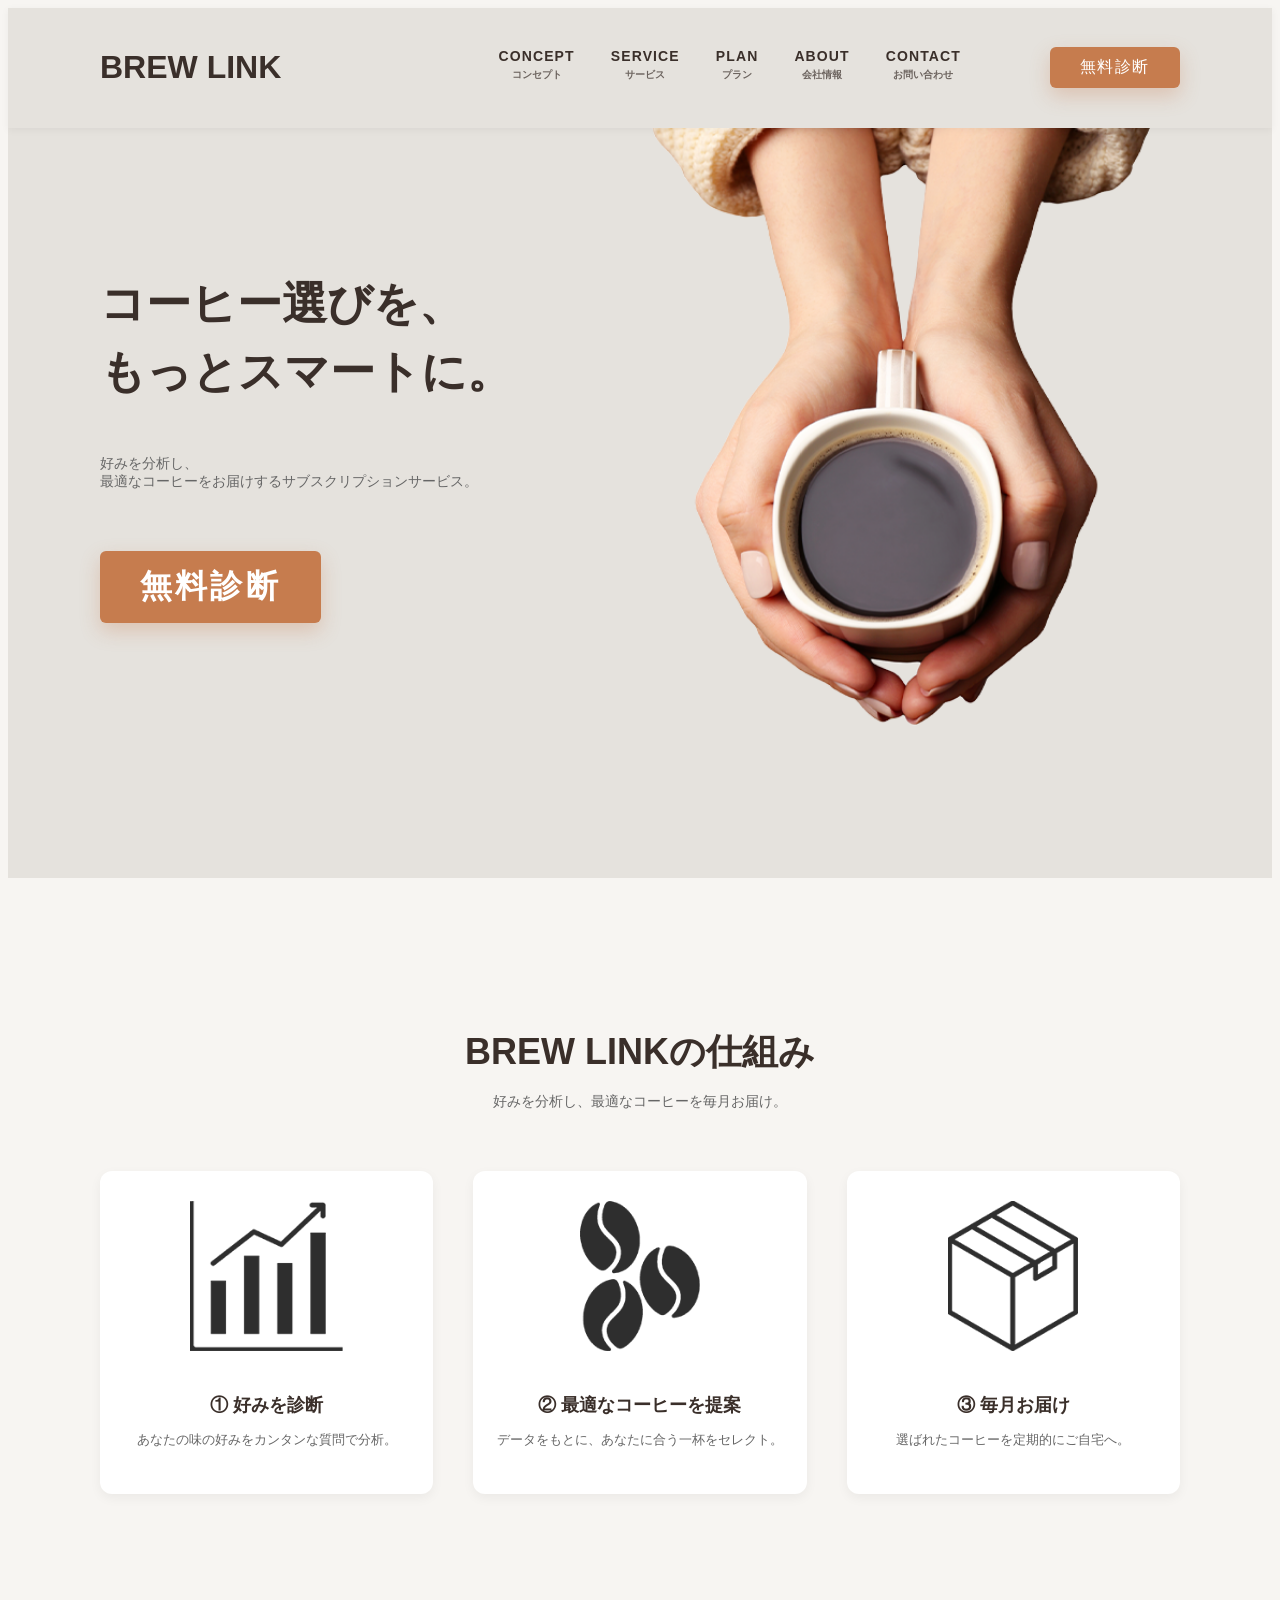
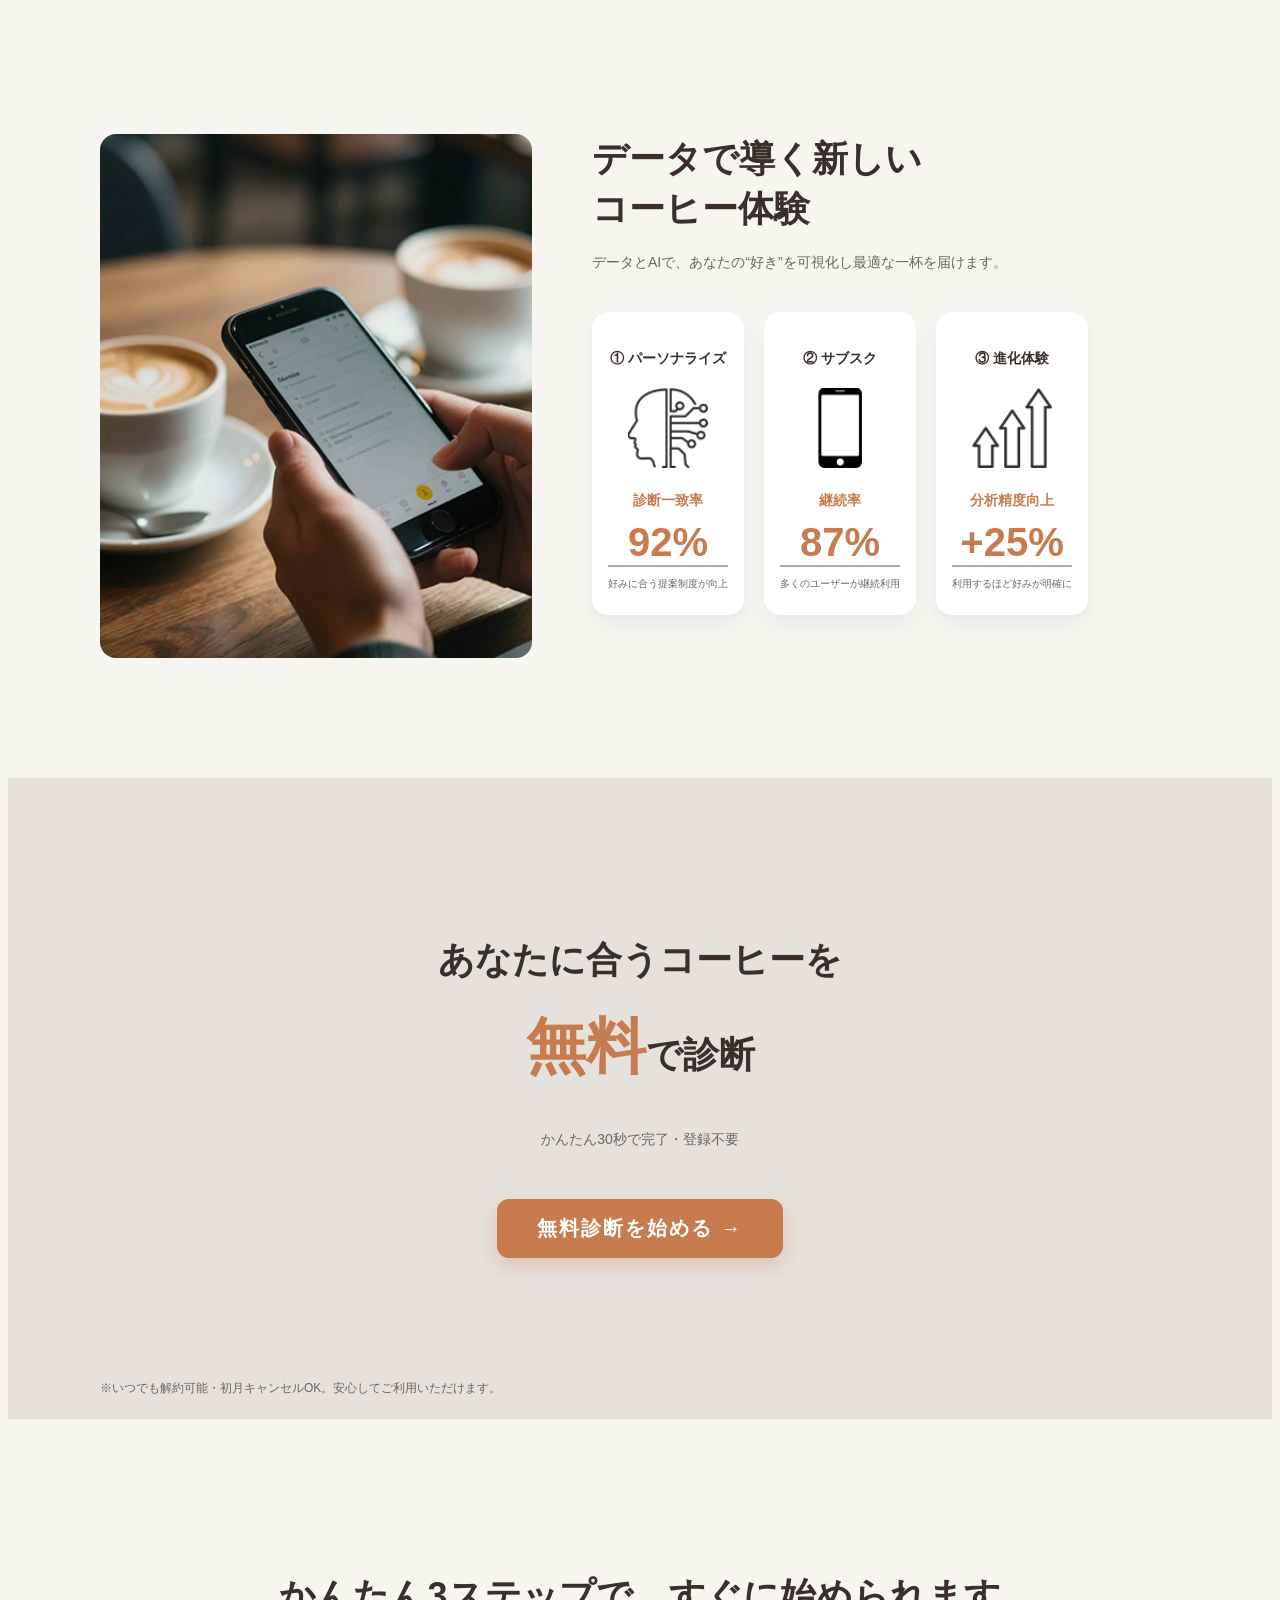
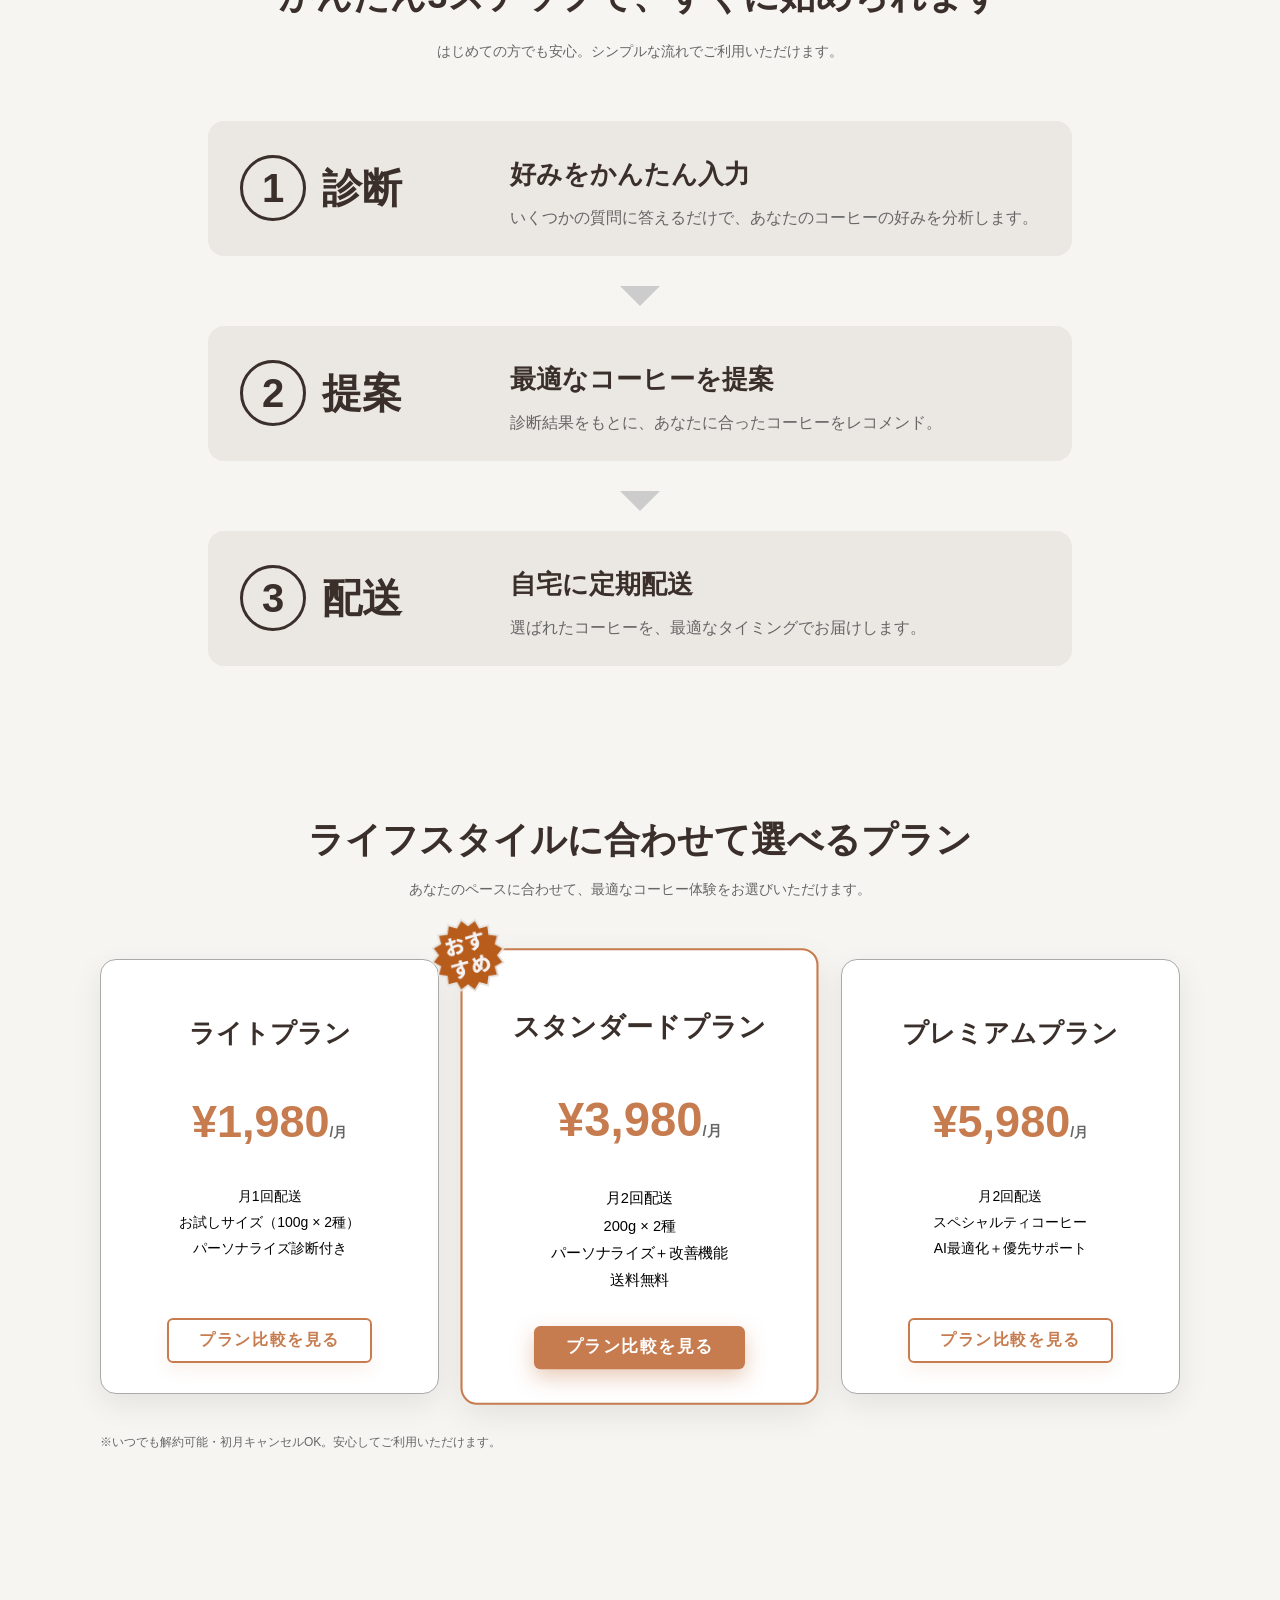
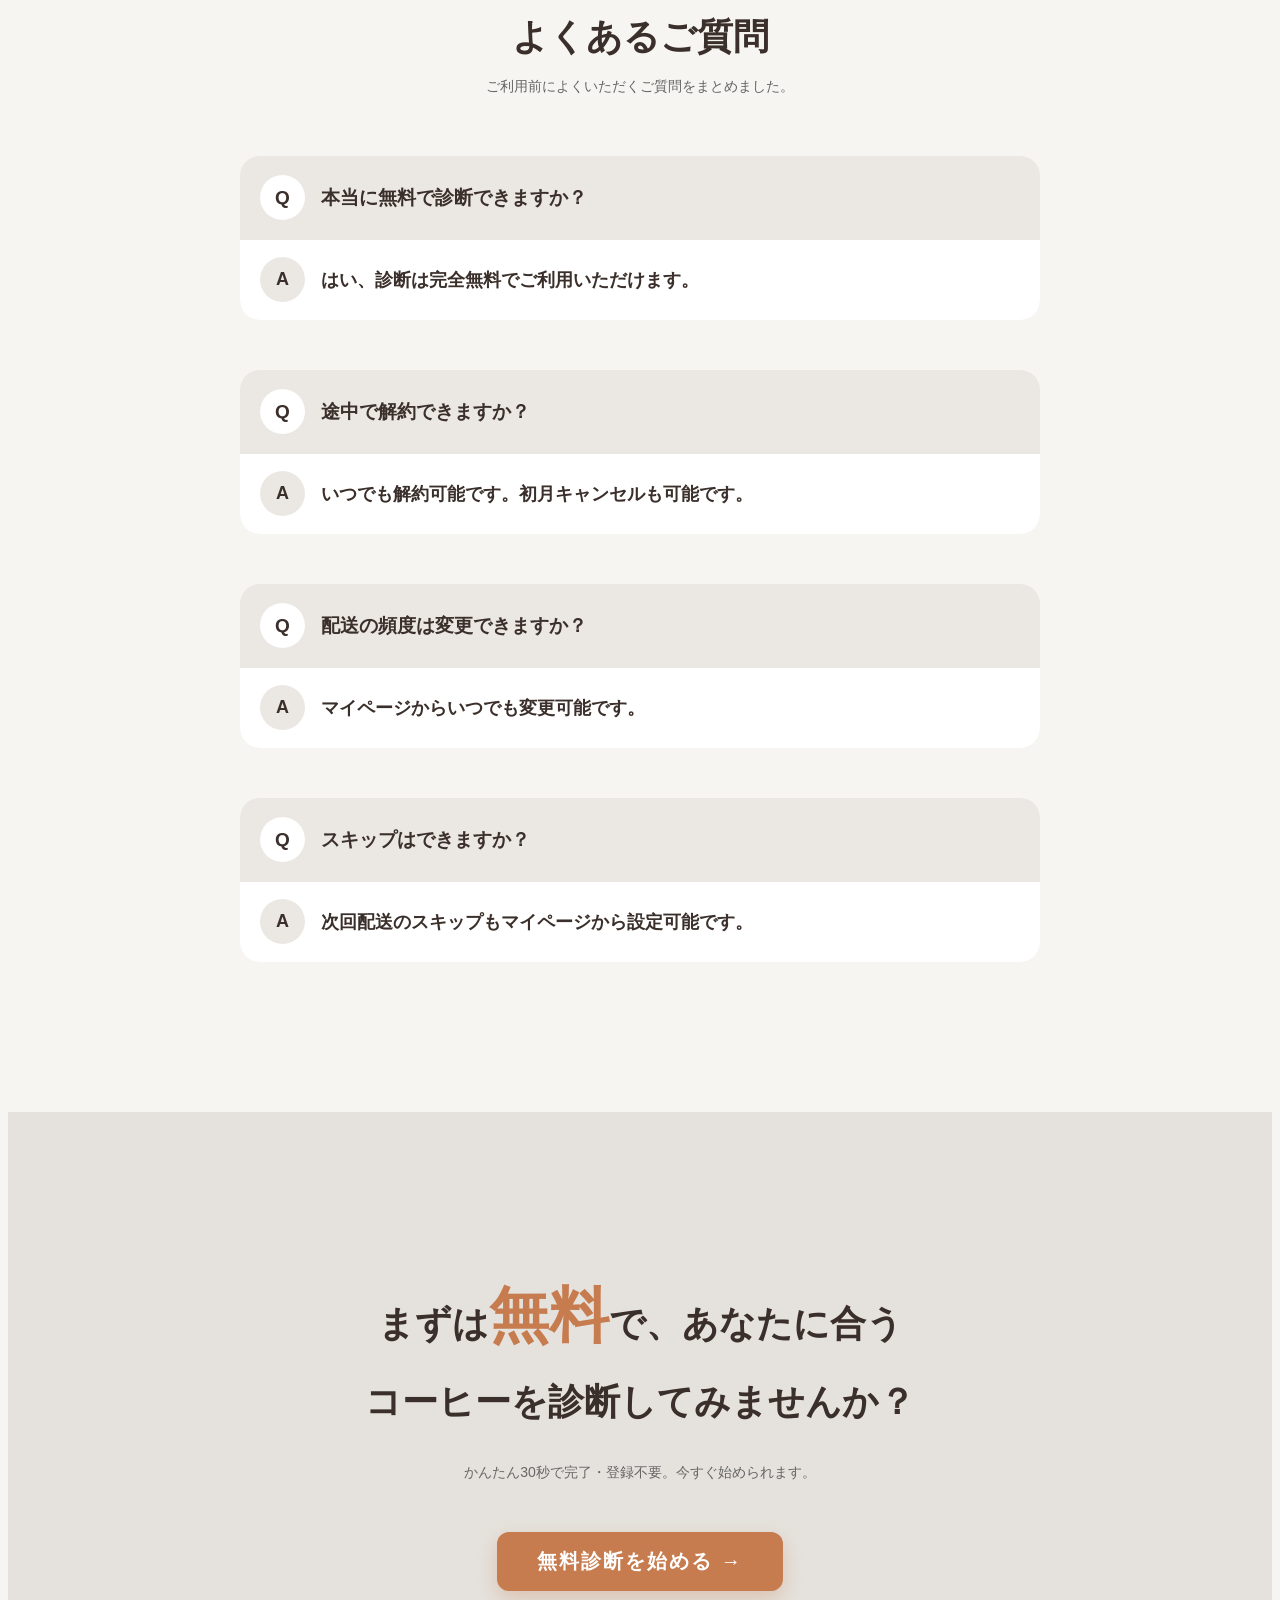
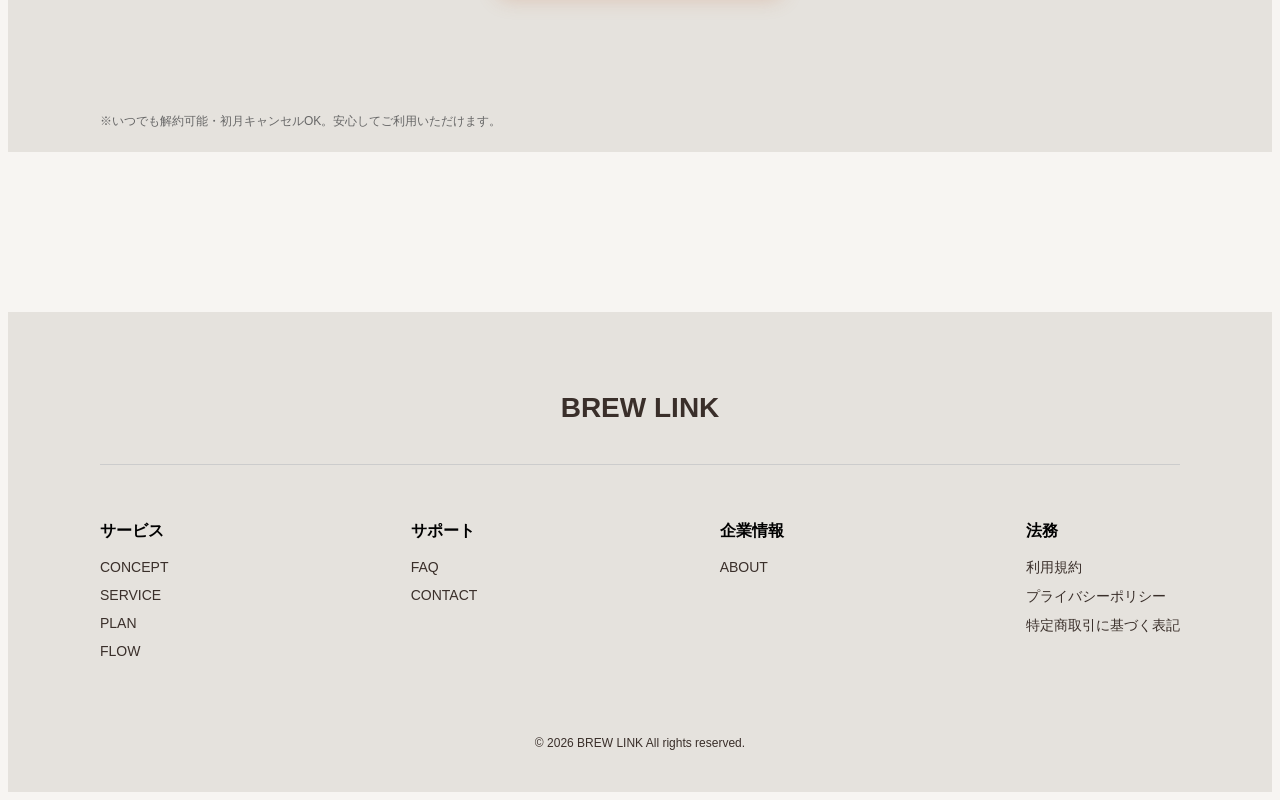
==== commit 701dca56: "Add files via upload" ====
--- a/index.html
+++ b/index.html
@@ -1,244 +1,464 @@
-<!doctype html>
+<!DOCTYPE html>
 <html lang="ja">
 <head>
-	<meta charset="utf-8">
-	<meta name="viewport" content="width=device-width, initial-scale=1.0">
-	<title>TOP | HINATA portfolio site</title>
-	<link rel="stylesheet" href="css/style.css">
-	<link rel="stylesheet" href="css/index.css">
+  <meta charset="UTF-8">
+  <meta name="viewport" content="width=device-width, initial-scale=1.0">
+  <title>TOP | BREW LINK</title>
+  <link rel="stylesheet" href="css/style.css">
+  <link rel="stylesheet" href="css/index.css">
 </head>
 
 <body id="top">
-	<div id="loading">
-		<p>Loading...</p>
-		<div id="loading-screen"></div>
-	</div>
-	<header class="header">
-  		<div class="inner header_inner">
-
-    		<h1 class="logo">
-      			<a href="#top">HINATA<br>NAKAMURA</a>
-   			</h1>
-			
-			<!-- ハンバーガー -->
-    		<button class="hamburger" id="hamburger" area-label="メニューを開く">
-      			<span></span>
-      			<span></span>
-      			<span></span>
-    		</button>
-		
-			<nav class="nav" id="nav">
-      			<ul class="nav_list">
-        			<li><a href="#top">TOP</a></li>
-        			<li><a href="#about">ABOUT</a></li>
-        			<li><a href="#skill">SKILL</a></li>
-        			<li><a href="#works">WORKS</a></li>
-        			<li><a href="#contact">CONTACT</a></li>
-				</ul>
-    		</nav>
-		</div>
-	</header>
-
-	<section class="fv">
-  		<div class="fv_img">
-    		<img src="images/fv_top.jpg" alt="ワークデスク">
-  		</div>
-
-  		<div class="fv_content inner">
-    		<h2 class="fv_title">
-      			シンプルで<br>
-      			伝わるデザインを
-    		</h2>
-			<p class="fv_sub">
-				基礎から学び、丁寧な制作を心がけています。
-			</p>
-    		<a href="#works" class="btn fv_btn">作品集を見る</a>
-  		</div>
-	</section>
-
-	<section class="about" id="about">
-  		<div class="inner">
-
-    		<h2 class="section_title">ABOUT</h2>
-
-    		<div class="about_text">
-      			<p>
-        			職業訓練校のWebデザイン科で、Web制作の基礎を学んでいます。<br>
-        			Photoshopを使用した画像制作や、HTML・CSSを用いたコーディングを中心に取り組んでいます。<br>
-        			シンプルで伝わるデザインを意識しながら、見やすさや使いやすさを大切に制作しています。<br>
-        			<span class="accent">基礎を大切に</span>し、日々学習を重ねながらスキルの向上に努めています。
-      			</p>
-    		</div>
-
-    		<div class="about_cards">
-      			<div class="about_card fadein">
-					<h3>継続力</h3>
-        			<img src="images/logo01_top.png" alt="継続力">
-       				 <p>
-          				日々の学習時間を確保し、基礎から着実に理解を深めています。<br>
-          				継続して取り組むことを大切にしています。
-        			</p>
-      			</div>
-
-      			<div class="about_card fadein">
-					<h3>丁寧さ</h3>
-        			<img src="images/logo02_top.png" alt="丁寧さ">
-        			<p>
-          				レイアウトや余白、文字の見やすさなど細部まで意識して制作しています。<br>
-          				一つひとつの工程を丁寧に進めることを心がけています。
-        			</p>
-      			</div>
-
-      			<div class="about_card fadein">
-					<h3>ユーザー視点</h3>
-        			<img src="images/logo03_top.png" alt="ユーザー視点">
-        			<p>
-          				見る人にとって分かりやすく、使いやすいデザインを意識しています。<br>
-          				情報の整理や視認性を大切にし、ストレスのない体験を目指しています。
-        			</p>
-      			</div>
-    		</div>
-  		</div>
-	</section>
-	
-	<section class="skill" id="skill">
-  		<div class="inner">
-
-    		<h2 class="section_title">SKILL</h2>
-    		<div class="skill_list">
-      		<!-- Photoshop -->
-      			<div class="skill_card fadein">
-       				<h3 class="skill_title">Photoshop</h3>
-        			<p class="skill_text">
-          				Photoshopを使用した画像制作やバナー作成を行っています。<br>
-          				コントラストや余白を意識し、視認性と情報の伝わりやすさを大切に制作しています。
-        			</p>
-        			<ul class="skill_points">
-          				<li>画像編集（トリミング・補正）</li>
-          				<li>バナー画像制作・リサイズ</li>
-          				<li>レイアウトデザイン</li>
-        			</ul>
-        			<p class="skill_license">
-						資格：Photoshopクリエイター能力認定試験　エキスパート　取得
-        			</p>
-      			</div>
-
-      			<!-- HTML / CSS -->
-      			<div class="skill_card fadein">
-        			<h3 class="skill_title">HTML / CSS</h3>
-        			<p class="skill_text">
-          				HTML・CSSを用いたコーディングを行っています。<br>
-          				構造を意識したマークアップと、見やすく整理されたスタイル設計を心がけています。
-        			</p>
-        			<ul class="skill_points">
-          				<li>HTMLによる構造設計</li>
-          				<li>CSSでのレイアウト調整</li>
-          				<li>レスポンシブ対応</li>
-        			</ul>
-        			<p class="skill_license">
-          				資格：Webクリエイター能力認定試験　エキスパート　取得
-        			</p>
-      			</div>
-    		</div>
-  		</div>
-	</section>
-	
-	<section class="works" id="works">
-  		<div class="inner">
-
-    		<h2 class="section_title">WORKS</h2>
-
-    		<!-- Webサイト -->
-    		<h3 class="works_category">Webサイト</h3>
-
-    		<div class="works_grid">
-
-      			<a href="detail_brew_link.html" class="works_item fadein">
-        			<img src="images/works01_top.jpg" alt="BREW LINK">
-        			<p class="works_name">コーヒーショップ　BREW LINK</p>
-        			<span class="works_type">Webサイト</span>
-     			 </a>
-
-      			<a href="detail_lumiere.html" class="works_item fadein">
-        			<img src="images/works02_top.jpg" alt="Lumiere">
-        			<p class="works_name">美容院　Lumiere</p>
-        			<span class="works_type">Webサイト</span>
-      			</a>
-
-      			<a href="detail_stella.html" class="works_item fadein">
-        			<img src="images/works03_top.jpg" alt="STELLA">
-        			<p class="works_name">イタリアンレストラン　Ristrante STELLA</p>
-        			<span class="works_type">Webサイト</span>
-      			</a>
-			</div>
-			<!-- デザイン -->
-    		<h3 class="works_category">デザイン</h3>
-
-    		<div class="works_grid">
-
- 		   		<a href="detail_banner.html" class="works_item fadein">
-       				<img src="images/works04_top.jpg" alt="バナー">
-        			<p class="works_name">焼肉屋キャンペーンバナー</p>
-        			<span class="works_type">キャンペーンバナー</span>
-      			</a>
-
-      			<a href="detail_dm.html" class="works_item fadein">
-        			<img src="images/works05_top.jpg" alt="DM">
-        			<p class="works_name">ベーカリーDM</p>
-        			<span class="works_type">DM</span>
-      			</a>
-
-      			<a href="detail_logo.html" class="works_item fadein">
-        			<img src="images/works06_top.jpg" alt="ロゴ">
-        			<p class="works_name">カフェロゴ　Classic Cafe</p>
-        			<span class="works_type">ロゴ</span>
-      			</a>
-			</div>
-		</div>
-	</section>
-	
-	<section class="contact" id="contact">
- 		<div class="inner">
-    		<h2 class="section_title">CONTACT</h2>
-    		<div class="contact_text">
-      			<p class="contact_text">
-        			お問い合わせはこちら
-				</p>
-        		<a href="mailto:design051423@gmail.com" class="contact_mail">
-  					&#100;&#101;&#115;&#105;&#103;&#110;&#48;&#53;&#49;&#52;&#50;&#51;<wbr>&commat;&#103;&#109;&#97;&#105;&#108;&period;&#99;&#111;&#109;
-				</a>
-    		</div>
-		</div>
-	</section>
-	
-	<footer class="footer">
-  		<div class="inner footer_inner">
-			
-    		<h2 class="footer_logo">
-   				Hinata Nakamura
-    		</h2>
-
-    		<nav class="footer_nav">
-      			<ul class="footer_list">
-        			<li><a href="#top">TOP</a></li>
-        			<li><a href="#about">ABOUT</a></li>
-        			<li><a href="#skill">SKILL</a></li>
-        			<li><a href="#works">WORKS</a></li>
-        			<li><a href="#contact">CONTACT</a></li>
-     			</ul>
-    		</nav>
-
-    		<p class="footer_copy">
-      			©2026 hinata nakamura All Rights Reserved.
-    		</p>
-  		</div>
-	</footer>
-	
-	<button id="page-top" aria-label="ページトップへ戻る">
-  	↑
-	</button>
-
-	<script src="js/script.js"></script>
-	<script src="js/index.js"></script>
+
+<header class="header">
+  <div class="inner header_inner">
+
+    <h1 class="logo">
+      <a href="index.html">BREW LINK</a>
+    </h1>
+
+    <!-- ハンバーガー -->
+    <div class="hamburger" id="hamburger">
+      <span></span>
+      <span></span>
+      <span></span>
+    </div>
+
+    <nav class="nav">
+      <ul class="nav_list">
+        <li>
+          <a href="concept.html">
+            <span class="nav_en">CONCEPT</span>
+            <span class="nav_jp">コンセプト</span>
+          </a>
+        </li>
+        <li>
+          <a href="service.html">
+            <span class="nav_en">SERVICE</span>
+            <span class="nav_jp">サービス</span>
+          </a>
+        </li>
+        <li>
+          <a href="plan.html">
+            <span class="nav_en">PLAN</span>
+            <span class="nav_jp">プラン</span>
+          </a>
+        </li>
+        <li>
+          <a href="about.html">
+            <span class="nav_en">ABOUT</span>
+            <span class="nav_jp">会社情報</span>
+          </a>
+        </li>
+        <li>
+          <a href="contact.html">
+            <span class="nav_en">CONTACT</span>
+            <span class="nav_jp">お問い合わせ</span>
+          </a>
+        </li>
+      </ul>
+      <!-- CTAスマホ用 -->
+      <div class="nav_cta">
+        <a href="flow.html#diagnosis" class="btn">無料診断</a>
+      </div>
+    </nav>
+
+    <div class="header_cta">
+      <a href="flow.html#diagnosis" class="btn">無料診断</a>
+    </div>
+  </div>
+</header>
+
+<section class="fv">
+  <div class="inner fv_inner">
+    <div class="fv_text">
+      <h2 class="fv_title">
+        コーヒー選びを、<br>
+        もっとスマートに。
+      </h2>
+      <p class="fv_sub">
+        好みを分析し、<br>最適なコーヒーをお届けするサブスクリプションサービス。
+      </p>
+      <a href="flow.html#diagnosis" class="btn fv_btn">無料診断</a>
+    </div>
+    <div class="fv_img">
+      <img src="images/fv_top.png" alt="コーヒー">
+    </div>
+  </div>
+</section>
+
+<section class="feature">
+  <div class="inner">
+    <div class="section_head">
+      <h2 class="section_title">BREW LINKの仕組み</h2>
+      <p class="section_sub">
+        好みを分析し、最適なコーヒーを毎月お届け。
+      </p>
+    </div>
+
+    <div class="feature_list">
+      <a href="service.html" class="feature_item">
+        <img src="images/icon01_top.png" alt="分析">
+        <h3>① 好みを診断</h3>
+        <p>あなたの味の好みをカンタンな質問で分析。</p>
+      </a>
+
+      <a href="service.html" class="feature_item">
+        <img src="images/icon02_top.png" alt="提案">
+        <h3>② 最適なコーヒーを提案</h3>
+        <p>データをもとに、あなたに合う一杯をセレクト。</p>
+      </a>
+
+      <a href="#" class="feature_item">
+        <img src="images/icon03_top.png" alt="配送">
+        <h3>③ 毎月お届け</h3>
+        <p>選ばれたコーヒーを定期的にご自宅へ。</p>
+      </a>
+    </div>
+  </div>
+</section>
+
+<section class="about">
+  <div class="inner about_inner">
+
+    <div class="about_img">
+      <img src="images/coffee_smartphone.jpg" alt="コーヒー体験">
+    </div>
+
+    <div class="about_content">
+
+      <h2 class="about_title">
+        データで導く新しい<br>
+        コーヒー体験
+      </h2>
+
+      <p class="about_text">
+        データとAIで、あなたの“好き”を可視化し最適な一杯を届けます。
+      </p>
+
+      <div class="about_list">
+
+        <a href="about.html" class="card">
+          <div class="about_item">
+            <p class="about_label">① パーソナライズ</p>
+            <img src="images/icon04_top.png" alt="AI">
+            <p class="about_desc">診断一致率</p>
+            <p class="about_num">92%</p>
+            <p class="about_explanation">好みに合う提案制度が向上</p>
+          </div>
+        </a>
+
+        <a href="about.html" class="card">
+          <div class="about_item">
+            <p class="about_label">② サブスク</p>
+            <img src="images/icon05_top.png" alt="スマートフォン">
+            <p class="about_desc">継続率</p>
+            <p class="about_num">87%</p>
+            <p class="about_explanation">多くのユーザーが継続利用</p>
+          </div>
+        </a>
+
+        <a href="about.html" class="card">
+          <div class="about_item">
+            <p class="about_label">③ 進化体験</p>
+            <img src="images/icon06_top.png" alt="成長">
+            <p class="about_desc">分析精度向上</p>
+            <p class="about_num">+25%</p>
+            <p class="about_explanation">利用するほど好みが明確に</p>
+          </div>
+        </a>
+      </div>
+    </div>
+  </div>
+</section>
+
+<section class="cta">
+  <div class="inner">
+
+    <h2 class="cta_title">
+      あなたに合うコーヒーを<br>
+      <span>無料</span>で診断
+    </h2>
+
+    <p class="cta_text">
+      かんたん30秒で完了・登録不要
+    </p>
+
+    <a href="flow.html#diagnosis" class="btn cta_btn">
+      無料診断を始める →
+    </a>
+
+    <p class="cta_note">
+      ※いつでも解約可能・初月キャンセルOK。安心してご利用いただけます。
+    </p>
+
+  </div>
+</section>
+
+<section class="flow">
+  <div class="inner">
+
+    <h2 class="flow_title">
+      かんたん3ステップで、すぐに始められます
+    </h2>
+
+    <p class="flow_text">
+      はじめての方でも安心。シンプルな流れでご利用いただけます。
+    </p>
+
+    <div class="flow_list">
+
+      <a href="flow.html" class="flow_item">
+        <div class="flow_left">
+          <span class="flow_num">1</span>
+          <p class="flow_heading">診断</p>
+        </div>
+        <div class="flow_right">
+          <p class="flow_sub">好みをかんたん入力</p>
+          <p class="flow_desc">いくつかの質問に答えるだけで、あなたのコーヒーの好みを分析します。</p>
+        </div>
+      </a>
+
+      <div class="flow_arrow"></div>
+
+      <a href="flow.html" class="flow_item">
+        <div class="flow_left">
+          <span class="flow_num">2</span>
+          <p class="flow_heading">提案</p>
+        </div>
+        <div class="flow_right">
+          <p class="flow_sub">最適なコーヒーを提案</p>
+          <p class="flow_desc">診断結果をもとに、あなたに合ったコーヒーをレコメンド。</p>
+        </div>
+      </a>
+
+      <div class="flow_arrow"></div>
+
+      <a href="flow.html" class="flow_item">
+        <div class="flow_left">
+          <span class="flow_num">3</span>
+          <p class="flow_heading">配送</p>
+        </div>
+        <div class="flow_right">
+          <p class="flow_sub">自宅に定期配送</p>
+          <p class="flow_desc">選ばれたコーヒーを、最適なタイミングでお届けします。</p>
+        </div>
+      </a>
+  </div>
+</section>
+
+<section class="plan">
+  <div class="inner">
+
+    <h2 class="plan_title">
+      ライフスタイルに合わせて選べるプラン
+    </h2>
+
+    <p class="plan_text">
+      あなたのペースに合わせて、最適なコーヒー体験をお選びいただけます。
+    </p>
+
+    <div class="plan_list">
+
+      <!-- ライト -->
+      <div class="plan_item">
+        <p class="plan_name">ライトプラン</p>
+        <p class="plan_price">¥1,980<span>/月</span></p>
+
+        <ul class="plan_features">
+          <li>月1回配送</li>
+          <li>お試しサイズ（100g × 2種）</li>
+          <li>パーソナライズ診断付き</li>
+        </ul>
+
+        <a href="plan.html#plan compare" class="btn plan_btn">プラン比較を見る</a>
+      </div>
+
+      <!-- スタンダード（おすすめ） -->
+      <div class="plan_item is_popular">
+
+        <span class="plan_badge">
+          <img src="images/badge.png" alt="おすすめ">
+        </span>
+        <p class="plan_name">スタンダードプラン</p>
+        <p class="plan_price">¥3,980<span>/月</span></p>
+
+        <ul class="plan_features">
+          <li>月2回配送</li>
+          <li>200g × 2種</li>
+          <li>パーソナライズ＋改善機能</li>
+          <li>送料無料</li>
+        </ul>
+
+        <a href="plan.html#plan compare" class="btn plan_btn">プラン比較を見る</a>
+      </div>
+
+      <!-- プレミアム -->
+      <div class="plan_item">
+        <p class="plan_name">プレミアムプラン</p>
+        <p class="plan_price">¥5,980<span>/月</span></p>
+
+        <ul class="plan_features">
+          <li>月2回配送</li>
+          <li>スペシャルティコーヒー</li>
+          <li>AI最適化＋優先サポート</li>
+        </ul>
+
+        <a href="plan.html#plan compare" class="btn plan_btn">プラン比較を見る</a>
+      </div>
+
+    </div>
+
+    <p class="plan_note">
+      ※いつでも解約可能・初月キャンセルOK。安心してご利用いただけます。
+    </p>
+
+  </div>
+</section>
+
+<section class="faq">
+  <div class="inner">
+
+    <h2 class="faq_title">よくあるご質問</h2>
+    <p class="faq_text">
+      ご利用前によくいただくご質問をまとめました。
+    </p>
+
+    <div class="faq_list">
+
+      <!-- 1 -->
+      <div class="faq_item">
+        <div class="faq_q">
+          <span class="faq_iconQ">Q</span>
+          <p>本当に無料で診断できますか？</p>
+        </div>
+        <div class="faq_a">
+          <span class="faq_iconA">A</span>
+          <p>はい、診断は完全無料でご利用いただけます。</p>
+        </div>
+      </div>
+
+      <!-- 2 -->
+      <div class="faq_item">
+        <div class="faq_q">
+          <span class="faq_iconQ">Q</span>
+          <p>途中で解約できますか？</p>
+        </div>
+        <div class="faq_a">
+          <span class="faq_iconA">A</span>
+          <p>いつでも解約可能です。初月キャンセルも可能です。</p>
+        </div>
+      </div>
+
+      <!-- 3 -->
+      <div class="faq_item">
+        <div class="faq_q">
+          <span class="faq_iconQ">Q</span>
+          <p>配送の頻度は変更できますか？</p>
+        </div>
+        <div class="faq_a">
+          <span class="faq_iconA">A</span>
+          <p>マイページからいつでも変更可能です。</p>
+        </div>
+      </div>
+
+      <!-- 4 -->
+      <div class="faq_item">
+        <div class="faq_q">
+          <span class="faq_iconQ">Q</span>
+          <p>スキップはできますか？</p>
+        </div>
+        <div class="faq_a">
+          <span class="faq_iconA">A</span>
+          <p>次回配送のスキップもマイページから設定可能です。</p>
+        </div>
+      </div>
+
+    </div>
+
+  </div>
+</section>
+
+<section class="cta cta_last">
+  <div class="inner">
+
+    <h2 class="cta_title">
+      まずは<span>無料</span>で、あなたに合う<br>
+      コーヒーを診断してみませんか？
+    </h2>
+
+    <p class="cta_text">
+      かんたん30秒で完了・登録不要。今すぐ始められます。
+    </p>
+
+    <a href="flow.html#diagnosis" class="btn cta_btn">
+      無料診断を始める →
+    </a>
+
+    <p class="cta_note">
+      ※いつでも解約可能・初月キャンセルOK。安心してご利用いただけます。
+    </p>
+
+  </div>
+</section>
+
+<footer class="footer">
+  <div class="inner footer_inner">
+
+    <div class="footer_logo">
+      <a href="index.html">BREW LINK</a>
+    </div>
+
+    <div class="footer_nav">
+
+      <div class="footer_col">
+        <p>サービス</p>
+        <ul>
+          <li><a href="concept.html">CONCEPT</a></li>
+          <li><a href="service.html">SERVICE</a></li>
+          <li><a href="plan.html">PLAN</a></li>
+          <li><a href="flow.html">FLOW</a></li>
+        </ul>
+      </div>
+
+      <div class="footer_col">
+        <p>サポート</p>
+        <ul>
+          <li><a href="faq.html">FAQ</a></li>
+          <li><a href="contact.html">CONTACT</a></li>
+        </ul>
+      </div>
+
+      <div class="footer_col">
+        <p>企業情報</p>
+        <ul>
+          <li><a href="about.html">ABOUT</a></li>
+        </ul>
+      </div>
+
+      <div class="footer_col">
+        <p>法務</p>
+        <ul>
+          <li><a href="terms.html">利用規約</a></li>
+          <li><a href="privacy_policy.html">プライバシーポリシー</a></li>
+          <li><a href="legal_notice.html">特定商取引に基づく表記</a></li>
+        </ul>
+      </div>
+
+    </div>
+
+    <p class="copyright">
+      © 2026 BREW LINK All rights reserved.
+    </p>
+
+  </div>
+</footer>
+
+<button id="page-top" aria-label="ページトップへ戻る">
+  ↑
+</button>
+
+<script src="js/script.js"></script>
+
 </body>
-</html>
+</html>
--- a/css/style.css
+++ b/css/style.css
@@ -1,173 +1,175 @@
 @charset "utf-8";
-/* ヘッダー */
-.header {
-	background-color: #e9eef5;
-	position: sticky;
-	top: 0;
-	z-index: 1000;
-  	box-shadow: 0 4px 10px rgba(0,0,0,0.1);
-}
-
-/* 中身の横並び */
-.header_inner {
-	display: flex;
-  	justify-content: space-between;
-  	align-items: center;
-}
-
-/* ロゴ */
-.logo {
- 	font-size: 28px;
-	font-weight: bold;
-	color: #1e3a8a;
-	line-height: 1.2;
-	text-align: center;
-}
-
-.logo a {
-	text-decoration: none;
-}
-
-.logo a:hover {
-	opacity: 0.8;
-}
-
-.logo a:visited {
-	color: inherit; 
-}
-
-/* ナビ */
-.nav_list {
-  	display: flex;
-  	gap: 40px;
-}
-
-/* リストの装飾リセット */
-.nav_list li {
-  	list-style: none;
-}
-
-/* リンク */
-.nav_list a {
-  	text-decoration: none;
-  	color: #333;
-  	font-weight: 600;
-  	font-size: 14px;
-}
-
-/* ホバー */
-.nav_list a:hover {
-  	opacity: 0.7;
-  	border-bottom: 2px solid #333;
-}
-
-/* ハンバーガー */
-.hamburger {
-  	display: none;
-  	width: 30px;
-  	height: 22px;
-  	position: relative;
-  	background: none;
-  	border: none;
-  	cursor: pointer;
-}
-
-.hamburger span {
-  	position: absolute;
-  	width: 100%;
-  	height: 2px;
-  	background: #333;
-  	left: 0;
-  	transition: 0.3s;
-}
-
-.hamburger span:nth-child(1) { top: 0; }
-.hamburger span:nth-child(2) { top: 10px; }
-.hamburger span:nth-child(3) { bottom: 0; }
-
-/* 開いたとき×にする */
-.hamburger.active span:nth-child(1) {
-  transform: rotate(45deg);
-  top: 10px;
-}
-.hamburger.active span:nth-child(2) {
-  opacity: 0;
-}
-.hamburger.active span:nth-child(3) {
-  transform: rotate(-45deg);
-  bottom: 10px;
-}
-.hamburger.active span {
-	z-index: 1;
-}
-
-/* ヘッダーここまで */
-
-/* 基本設定 */
+
+/*中身*/
 .inner {
     width: 100%;
     max-width: 1080px;
     margin: 0 auto;
-	padding: 0 20px;
-    box-sizing: border-box; 
 }
 
 body {
-    background-color: #f5f7fa;
+    background-color: #f7f5f2;
     font-family: "Noto Sans JP", sans-serif;
 }
 
-/* フッター */
+.card {
+    text-decoration: none;
+}
+
+/*ヘッダー*/
+.header {
+    background-color: #e5e2dd;
+    position: sticky;
+    top: 0;
+    z-index: 1000;
+    box-shadow: 0 2px 8px rgba(0, 0, 0, 0.05);
+}
+
+.header_inner {
+    padding: 20px 0;
+    display: flex;
+    align-items: center;
+    justify-content: space-between;
+}
+
+/*ロゴ*/
+.logo a {
+    font-size: 32px;
+    font-weight: bold;
+    text-decoration: none;
+    color: #3a2f2a;
+}
+
+.logo a:hover {
+    opacity: 0.7;
+}
+/*ナビ*/
+.nav_list {
+    display: flex;
+    gap: 36px;
+    list-style: none;
+}
+
+.nav_list a:hover {
+    opacity: 0.7;
+    border-bottom: 2px solid #c67c4e;
+}
+
+.nav_list a.active {
+    border-bottom: 2px solid #c67c4e;
+}
+
+/* ナビリンクを縦並びに */
+.nav_list a {
+    display: flex;
+    flex-direction: column;
+    align-items: center;
+    text-decoration: none;
+    color: #3a2f2a;
+    font-weight: bold;
+	position: relative;
+    border-bottom: 2px solid transparent; /*hover時にずれるの防止*/
+    padding-bottom: 3px;                  /*hover時にずれるの防止*/
+}
+
+/* 英語（上） */
+.nav_en {
+    font-size: 14px;
+    letter-spacing: 0.08em;
+}
+
+/* 日本語（下） */
+.nav_jp {
+    font-size: 10px;
+    margin-top: 4px;
+    opacity: 0.7;
+}
+/*CTA*/
+.btn {
+    display: inline-block;
+    padding: 10px 30px;
+    background-color: #c67c4e;
+    color: #fff;
+    letter-spacing: 0.1em;
+    text-decoration: none;
+    border-radius: 6px;
+    cursor: pointer;
+    box-shadow: 0 8px 20px rgba(198,124,78,0.3);
+    transition: 0.3s;
+}
+
+.btn:hover {
+    opacity: 0.9;
+    transform: translateY(-3px);
+}
+
+/*スマホ用CTA非表示*/
+.nav_cta a {
+    display: none;
+}
+
+/*ヘッダーここまで*/
+
+/*フッター*/
 
 .footer {
-	background-color: #e9eef5;
-	padding: 80px 20px 30px;
-}
-
-.footer_inner {
-  	max-width: 1100px;
-  	margin: 0 auto;
-  	text-align: center;
+    background-color: #e5e2dd;
+    padding: 80px 0 30px;
 }
 
 /* ロゴ */
 .footer_logo {
- 	font-size: 28px;
-  	font-weight: bold;
-  	color: #2f4a8a;
-  	margin-bottom: 30px;
+    text-align: center;
+    margin-bottom: 40px;
+}
+
+.footer_logo a {
+    font-size: 28px;
+    font-weight: bold;
+    color: #3a2f2a;
+    text-decoration: none;
 }
 
 /* ナビ */
-.footer_list {
-  	list-style: none;
-  	padding: 0;
-  	margin: 0 0 40px;
-  	display: flex;
-  	flex-direction: column;
-  	gap: 15px;
-}
-
-/* リンク */
-.footer_list a {
-  	text-decoration: none;
-  	color: #333;
-  	font-weight: 600;
-  	font-size: 14px;
-}
-
-/* ホバー */
-.footer_list a:hover {
-  	opacity: 0.7;
-}
-
-/* コピーライト */
-.footer_copy {
-  	font-size: 12px;
-  	color: #555;
-}
-
-/* フッターここまで */
+.footer_nav {
+    display: flex;
+    justify-content: space-between;
+    gap: 40px;
+    margin-bottom: 60px;
+    border-top: 1px solid #ccc;
+    padding-top: 40px;
+}
+
+.footer_col p {
+    font-weight: bold;
+    margin-bottom: 16px;
+}
+
+.footer_col ul {
+    list-style: none;
+    padding: 0;
+}
+
+.footer_col li {
+    margin-bottom: 10px;
+}
+
+.footer_col a {
+    text-decoration: none;
+    color: #3a2f2a;
+    font-size: 14px;
+}
+
+.footer_col a:hover {
+    opacity: 0.7;
+}
+
+.copyright {
+    text-align: center;
+    font-size: 12px;
+    color: #3a2f2a;
+}
+/*フッターここまで*/
 
 /* TOPへ戻るボタン */
 #page-top {
@@ -176,7 +178,7 @@
   bottom: 30px;
   width: 50px;
   height: 50px;
-  background-color: #2f4a8a; 
+  background-color: #C67C4E; 
   color: #fff;
   border: none;
   border-radius: 50%;
@@ -198,77 +200,197 @@
 /* ホバー */
 #page-top:hover {
   transform: translateY(-4px);
-  opacity: 0.8;
+  background-color: #b46f45;
 }
 
 /*TOPへ戻るボタンここまで*/
 
-/* 768px以下レスポンシブ対応 */
+/*850pxレスポンシブ対応*/
+@media screen and (max-width: 850px) {
+
+    /*ヘッダー調整*/
+    /* ロゴ少し小さく */
+    .logo a {
+        margin-left: 20px;
+        font-size: 32px;
+    }
+
+    /* PCナビ非表示 */
+    .header_cta {
+        display: none;
+    }
+
+    /* ハンバーガー */
+    .hamburger {
+        width: 30px;
+        height: 22px;
+        position: relative;
+        cursor: pointer;
+        z-index: 1100;
+    }
+
+    .hamburger span {
+        position: absolute;
+        width: 100%;
+        height: 2px;
+        background: #3a2f2a;
+        left: -20px;
+        transition: 0.3s;
+    }
+
+    .hamburger span:nth-child(1) { top: 0; }
+    .hamburger span:nth-child(2) { top: 10px; }
+    .hamburger span:nth-child(3) { bottom: 0; }
+
+    /* ×に変形 */
+    .hamburger.active span:nth-child(1) {
+        transform: rotate(45deg);
+        top: 10px;
+    }
+    .hamburger.active span:nth-child(2) {
+        opacity: 0;
+    }
+    .hamburger.active span:nth-child(3) {
+        transform: rotate(-45deg);
+        bottom: 10px;
+    }
+
+    /* スライドメニュー */
+    .nav {
+        position: fixed;
+        top: 0;
+        right: -100%;
+        width: 70%;
+        height: 100vh;
+        background: #e5e2dd;
+        padding: 100px 30px;
+        transition: 0.3s;
+        z-index: 3;
+    }
+
+    .nav.active {
+        right: 0;
+    }
+
+    /* メニュー内は縦並び */
+    .nav_list {
+        display: block;
+		padding-left: 0;
+    }
+
+    .nav_list li {
+        margin-bottom: 20px;
+    }
+
+    .nav_list a {
+        font-size: 18px;
+    }
+
+    /* CTAブロック */
+    .nav_cta {
+        margin-top: 40px;
+        padding-top: 20px;
+        border-top: 1px solid #999;
+    }
+
+    /* ボタン強調 */
+    .nav_cta .btn {
+        display: block;
+        text-align: center;
+        font-size: 18px;
+        font-weight: bold;
+        padding: 14px;
+    }
+
+	/* PC用アンダーバー解除 */
+	.nav_list a {
+        border-bottom: none;
+    }
+	
+	.nav_list a:hover {
+    	border-bottom: none;
+	}
+	
+    .nav_list a.active {
+        border-bottom: none;
+    }
+    /* 縦線（初期は非表示） */
+    .nav_list a::before {
+        content: "";
+        position: absolute;
+        left: 0;
+        top: 50%;
+        transform: translateY(-50%);
+        width: 3px;
+        height: 0;
+        background: #c67c4e;
+        transition: 0.3s;
+    }
+
+    /* active時 */
+    .nav_list a.active::before {
+        height: 70%;
+    }
+    /*ヘッダー調整ここまで*/
+}
+
 @media screen and (max-width: 768px) {
-
-  	.hamburger {
-    	display: block;
-  	}
-
-  	.nav {
-    	position: fixed;
-    	top: 0;
-    	right: -100%;
-    	width: 70%;
-    	height: 100vh;
-    	background: #cfd3da;
-    	transition: 0.3s;
-    	padding-top: 100px;
-  	}
-
-  	.nav.active {
-   		right: 0;
-  	}
-
-  	.nav_list {
-    	flex-direction: column;
-    	gap: 20px;
-    	align-items: center;
-  	}
-}
-
-/* 768pxここまで */
-
-/* 375px以下レスポンシブ対応 */
-@media screen and (max-width: 375px) {
-
-  	.header_inner {
-    	padding: 15px;
-  	}
-
-  	.logo {
-    	font-size: 22px;
-  	}
-
-  	.nav {
-    	width: 80%;
-  	}
-
-  	.nav_list a {
-    	font-size: 12px;
-  	}
-	
-	 .footer_logo {
-    	font-size: 22px;
-  	}
-
-  	.footer_list a {
-    	font-size: 15px;
-  	}
-}
-
-/* 375pxここまで */
-
-
-
-
-
-
-
-
-
+    /*フッター調整*/
+    .footer {
+        padding: 60px 0 20px;
+    }
+
+    /* ロゴ */
+    .footer_logo {
+        margin-bottom: 30px;
+    }
+
+    .footer_logo a {
+        font-size: 24px;
+    }
+
+    /* ナビ全体 */
+    .footer_nav {
+        flex-direction: column;
+        text-align: center;
+        gap: 30px;
+        margin-bottom: 40px;
+        padding-top: 30px;
+    }
+
+    /* 見出し */
+    .footer_col {
+        border-bottom: 1px solid #ccc;
+        padding-bottom: 10px;
+    }
+    .footer_col p {
+        font-size: 18px;
+        margin-bottom: 10px;
+    }
+
+    /* リスト */
+    .footer_col li {
+        margin-bottom: 8px;
+    }
+
+    .footer_col a {
+        font-size: 14px;
+    }
+
+    /* コピーライト */
+    .copyright {
+        font-size: 11px;
+    }
+
+}
+/*768pxここまで*/
+
+/*375pxレスポンシブ対応*/
+@media screen and (max-width: 375px){
+   
+    .logo a {
+        font-size: 24px;
+    }
+
+}
+/*375pxここまで*/
--- a/css/index.css
+++ b/css/index.css
@@ -1,530 +1,1426 @@
 @charset "utf-8";
 
-/* ローディング画面 */
-#loading {
-	background-color: #eef1f6;
-	position: fixed;
-	inset: 0;
-	z-index: 9999;
-	display: grid;
-	place-items: center;
-}
-
-#loading-screen {
-	background-color: #5a73d8;
-	position: fixed;
-	inset: 0;
-	z-index: 9998;
-	translate: 0 100vh;
-}
-
-#loading p {
-	font-size: 2rem;
-	font-weight: bold;
-	color: #444;
-}
-
-/* fv */
+/*FV*/
 .fv {
-    position: relative;
-    max-height: 750px;
-    overflow: hidden;
-}
-
-/* 画像 */
-.fv_img {
-    max-height: 100%;
-}
-
-.fv_img img {
-    width: 100%;
-    max-height: 100%;
-    object-fit: cover;
-}
-
-/* テキスト */
-.fv_content {
-    position: absolute;
-    top: 50%;
-  	left: 50%;
-  	transform: translate(-50%, -60%);
-    color: #f7f5f2;
-    z-index: 2;
-}
-
-.fv_content a {
-	text-decoration: none;
-	color: #f7f5f2;
-}
-
-/* タイトル */
+    background-color: #e5e2dd;
+    padding: 80px 20px 70px;
+    overflow: visible;
+}
+
+.fv_inner {
+    display: flex;
+    align-items: center;
+    justify-content: space-between;
+    gap: 60px;
+}
+
+.fv_text {
+    flex: 1;
+    max-width:480px;
+    transform: translateY(-80px); /*画像はみ出させているので強制的に上へ*/
+}
+
 .fv_title {
-    font-size: clamp(24px, 3vw, 36px);
-    line-height: 1.6;
-    font-weight: bold;
-    margin-bottom: 20px;
-	color: #222;
+    font-size: 45px;
+    line-height: 1.5;
+    color: #3a2f2a;
+    font-weight: bold;
+    margin-bottom: 50px;
 }
 
 .fv_sub {
-  	font-size: clamp(14px, 2vw, 24px);
-	font-weight: 600;
-	margin-bottom: 60px;
-	color: #333;
-}
-
-/*ボタン*/
+    font-size: 14px;
+    color: #666;
+    margin-bottom: 60px;
+}
+
 .fv_btn {
-	display: inline-block;
-	background-color: #1e3a8a;
-   	font-size: clamp(14px, 1.8vw, 26px);
-    font-weight: bold;
-	letter-spacing: 0.1em;
+    font-size: 32px;
+    letter-spacing: 0.1em;
+    font-weight: bold;
     padding: 14px 40px;
     box-shadow: 0 8px 20px rgba(198,124,78,0.3);
     transition: 0.3s;
-    border: 2px solid #f7f5f2;
-    border-radius: 20px;
-}
-
-.fv_btn:hover {
-	opacity: 0.8;
-}
-/*fvここまで*/
-
-/* about */
+}
+
+.fv_img {
+    flex: 1;
+    height: 600px;
+    position: relative;
+}
+
+.fv_img img {
+    width: 100%;
+    height: 100%;
+    object-fit: cover;
+    object-position: center bottom;
+    position: relative;
+    top: -80px;
+}
+
+/*FVここまで*/
+
+/*仕組みセクション*/
+.feature {
+    padding: 120px 0;
+    background-color: #f7f5f2;
+    text-align: center;
+}
+
+/* 見出し */
+.section_title {
+    font-size: 36px;
+    margin-bottom: 16px;
+    color: #3a2f2a;
+}
+
+.section_sub {
+    font-size: 14px;
+    color: #666;
+    margin-bottom: 60px;
+}
+
+/* 3カラム */
+.feature_list {
+    display: flex;
+    justify-content: center;
+    gap: 40px;
+}
+
+/* カード */
+.feature_item {
+    background-color: #fff;
+    border-radius: 12px;
+    padding: 30px 20px;
+    flex: 1;
+    max-width: 300px;
+    box-shadow: 0 4px 12px rgba(0,0,0,0.05);
+    transition: 0.3s;
+    text-decoration: none;
+}
+
+.feature_item:hover {
+    transform: translateY(-8px);
+    box-shadow: 0 8px 20px rgba(0,0,0,0.08);
+    cursor: pointer;
+}
+
+/* アイコン */
+.feature_item img {
+    height: 150px;
+    width: auto;
+    margin-bottom: 20px;
+}
+
+/* タイトル */
+.feature_item h3 {
+    font-size: 18px;
+    margin-bottom: 12px;
+    color: #3a2f2a;
+}
+
+/* テキスト */
+.feature_item p {
+    font-size: 13px;
+    color: #666;
+    line-height: 1.6;
+}
+
+/*仕組みセクションここまで*/
+
+/*aboutセクション*/
+
 .about {
-  	padding: 120px 20px;
+    padding: 120px 0;
+}
+
+/* 横並び */
+.about_inner {
+    display: flex;
+    align-items: stretch;
+    gap: 60px;
+}
+
+/* 左画像 */
+.about_img {
+    flex: 0 1 40%;
+}
+
+.about_img img {
+    width: 100%;
+    height: auto;
+    border-radius: 16px;
+    display: block;
+    object-fit: cover;
+}
+
+/* 右コンテンツ */
+.about_content {
+    flex: 1 1 0;
+    min-width: 500px;
 }
 
 /* タイトル */
-.section_title {
-  	font-size: 28px;
-  	font-weight: bold;
-  	margin-bottom: 30px;
-  	color: #333;
+.about_title {
+    font-size: 36px;
+    font-weight: bold;
+    line-height: 1.4;
+    margin-top: 0;
+    margin-bottom: 20px;
+    color: #3a2f2a;
 }
 
 /* テキスト */
 .about_text {
-  max-width: 800px;
-  margin-bottom: 60px;
-  line-height: 2;
-  color: #555;
-}
-
-.accent {
-  color: #2f4a8a;
-  font-weight: bold;
+    font-size: 14px;
+    color: #666;
+    margin-bottom: 40px;
+}
+
+/* カード横並び */
+.about_list {
+    display: flex;
+    align-items: stretch;
+    gap: 20px;
 }
 
 /* カード */
-.about_cards {
-  display: flex;
-  gap: 30px;
-}
-
-/* 各カード */
-.about_card {
-  	background: #fff;
-  	border-radius: 20px;
-  	padding: 20px;
-  	flex: 1;
-	text-align: center;
-  	box-shadow: 0 10px 20px rgba(0,0,0,0.08);
+.about_item {
+    justify-content: space-between;
+    background-color: #fff;
+    min-width: 0;
+    border-radius: 16px;
+    padding: 24px 16px;
+    text-align: center;
+    box-shadow: 0 10px 20px rgba(0,0,0,0.05);
+}
+
+/* カード内 */
+.about_label {
+    font-size: 14px;
+    font-weight: bold;
+    margin-bottom: 20px;
+    color: #3a2f2a;
+}
+
+.about_item img {
+    height: 80px;
+    margin-bottom: 10px;
+}
+
+.about_desc {
+    font-size: 14px;
+    font-weight: bold;
+    color: #c67c4e;
+    margin: 10px 0;
+}
+
+.about_num {
+    font-size: 40px;
+    font-weight: bold;
+    color: #c67c4e;
+    margin: 10px 0;
+    border-bottom: 2px solid #aaa;
+}
+
+.about_explanation {
+    font-size: 10px;
+    color: #666;
+    margin-bottom: 0px;
+}
+
+.about_item {
+    transition: 0.3s;
+}
+
+.about_item:hover {
+    transform: translateY(-5px);
+}
+/*aboutセクションここまで*/
+
+/*CTA*/
+.cta {
+    padding: 120px 0;
+    text-align: center;
+    background-color: #e5e2dd;
+}
+
+/* タイトル */
+.cta_title {
+    font-size: 36px;
+    font-weight: bold;
+    line-height: 1.8;
+    color: #3a2f2a;
+    margin-bottom: 30px;
+}
+
+/* 強調（無料） */
+.cta_title span {
+    color: #c67c4e;
+    font-size: 60px;
+}
+
+/* サブテキスト */
+.cta_text {
+    font-size: 14px;
+    color: #666;
+    margin-bottom: 50px;
+}
+
+/* ボタン */
+.cta_btn {
+    font-size: 20px;
+    padding: 16px 40px;
+    border-radius: 12px;
+    box-shadow: 0 8px 20px rgba(198,124,78,0.3);
+    font-weight:bold;
+}
+
+/* 注意書き */
+.cta_note {
+    transform: translateY(110px);
+    font-size: 12px;
+    color: #666;
+    text-align: left;
+}
+
+/*CTAここまで*/
+
+/*flow*/
+
+.flow {
+    padding: 120px 0 0;
+    text-align: center;
+}
+
+/* タイトル */
+.flow_title {
+    font-size: 36px;
+    font-weight: bold;
+    line-height: 1.5;
+    color: #3a2f2a;
+    margin-bottom: 20px;
+}
+
+/* サブ */
+.flow_text {
+    font-size: 14px;
+    color: #666;
+    margin-bottom: 60px;
+}
+
+/* リスト */
+.flow_list {
+    display: flex;
+    flex-direction: column;
+    gap: 20px;
+    align-items: center;
+}
+
+/* カード */
+.flow_item {
+    width: 100%;
+    max-width: 800px;
+    background-color: #ebe7e3;
+    border-radius: 16px;
+    padding: 0 32px;
+    display: grid;
+	grid-template-columns: 270px 550px;
+    align-items: center;
+    justify-content: space-between;
+    text-decoration: none;
+    transition: 0.2s;
+}
+
+.flow_item:hover {
+    transform: translateY(-3px);
+    box-shadow: 0 6px 12px rgba(0,0,0,0.1);
+}
+
+/* 左側（番号＋タイトル） */
+.flow_left {
+    display: flex;
+    align-items: center;
+    gap: 16px;
+}
+
+/* 番号 */
+.flow_num {
+    width: 60px;
+    height: 60px;
+    border: 3px solid #3a2f2a;
+    border-radius: 50%;
+    display: flex;
+    align-items: center;
+    justify-content: center;
+    font-weight: bold;
+    font-size: 40px;
+    color: #3a2f2a;
+}
+
+/* 見出し */
+.flow_heading {
+    font-size: 40px;
+    font-weight: bold;
+    color: #3a2f2a;
+}
+
+/* 右側 */
+.flow_right {
+    text-align: left;
+}
+
+/* サブタイトル */
+.flow_sub {
+    font-weight: bold;
+    margin-bottom: 4px;
+    color: #3a2f2a;
+    font-size: 26px;
+}
+
+/* 説明 */
+.flow_desc {
+    color: #666;
+    font-size: 16px;
+}
+
+/* 矢印 */
+.flow_arrow {
+    width: 0;
+    height: 0;
+    border-left: 20px solid transparent;
+    border-right: 20px solid transparent;
+    border-top: 20px solid #ccc;
+    margin: 10px 0 auto;
+}
+/*flowここまで*/
+
+/*プラン*/
+
+.plan {
+    padding: 120px 0 0;
+    text-align: center;
+}
+
+/* タイトル */
+.plan_title {
+    font-size: 36px;
+    font-weight: bold;
+    color: #3a2f2a;
+    margin-bottom: 16px;
+}
+
+/* サブ */
+.plan_text {
+    font-size: 14px;
+    color: #666;
+    margin-bottom: 60px;
+}
+
+/* 横並び */
+.plan_list {
+    display: flex;
+    gap: 30px;
+    justify-content: center;
+}
+
+/* カード */
+.plan_item {
+    flex: 1;
+    max-width: 320px;
+    background-color: #fff;
+    border-radius: 16px;
+    padding: 30px 20px;
+    box-shadow: 0 10px 30px rgba(0,0,0,0.08);
+    position: relative;
+    border: 1px solid #aaa; 
+}
+
+/* おすすめ */
+.plan_item.is_popular {
+    border: 2px solid #c67c4e;
+    transform: scale(1.05);
+
+}
+
+/* バッジ */
+.plan_badge {
+    position: absolute;
+    top: -30px;
+    left: -30px;
+}
+
+.plan_badge img {
+    width: 70px;
+}
+
+/* プラン名 */
+.plan_name {
+    font-weight: bold;
+    margin-bottom: 10px;
+    color: #3a2f2a;
+    font-size: 26px;
+}
+
+/* 価格 */
+.plan_price {
+    font-size: 45px;
+    font-weight: bold;
+    color: #c67c4e;
+    margin-bottom: 40px;
+}
+
+.plan_price span {
+    font-size: 14px;
+    color: #666;
+}
+
+/* 特徴 */
+.plan_features {
+    list-style: none;
+    padding: 0;
+    margin-bottom: 20px;
+    min-height: 110px;
+}
+
+.plan_features li {
+    font-size: 14px;
+    margin-bottom: 8px;
+    color: #000;
+}
+
+/* デフォルト（枠ボタン） */
+.plan_btn {
+    background-color: transparent;
+    color: #c67c4e;
+    border: 2px solid #c67c4e;
+    font-weight: bold;
+    box-shadow: 0 8px 15px rgba(198,124,78,0.1);
+}
+
+/* ホバー */
+.plan_btn:hover {
+    background-color: #c67c4e;
+    color: #fff;
+}
+
+/* おすすめだけ塗り */
+.is_popular .plan_btn {
+    background-color: #c67c4e;
+    color: #fff;
+    border: none; 
+    box-shadow: 0 8px 20px rgba(198,124,78,0.4);
+}
+
+/* 注意書き */
+.plan_note {
+    margin-top: 40px;
+    font-size: 12px;
+    color: #666;
+    text-align: left;
+}
+
+/*プランここまで*/
+
+/*FAQ*/
+
+.faq {
+    padding: 120px 0;
+    text-align: center;
+}
+
+/* タイトル */
+.faq_title {
+    font-size: 36px;
+    font-weight: bold;
+    color: #3a2f2a;
+    margin-bottom: 16px;
+}
+
+/* サブ */
+.faq_text {
+    font-size: 14px;
+    color: #666;
+    margin-bottom: 60px;
+}
+
+/* リスト */
+.faq_list {
+    max-width: 800px;
+    margin: 0 auto;
+    display: flex;
+    flex-direction: column;
+    gap: 20px;
+}
+
+/* 各アイテム */
+.faq_item {
+    background-color: #ebe7e3;
+    border-radius: 20px;
+    overflow: hidden;
+    margin-bottom: 30px;
+}
+
+/* Q */
+.faq_q {
+    display: flex;
+    align-items: center;
+    gap: 16px;
+    padding: 10px 20px;
+    font-size: 19px;
+    font-weight: bold;
+    color: #3a2f2a;
+}
+
+/* A */
+.faq_a {
+    display: flex;
+    align-items: center;
+    background-color: #fff;
+    gap: 16px;
+    padding: 10px 20px;
+    font-size: 18px;
+    font-weight: bold;
+    color: #3a2f2a;
 }
 
 /* アイコン */
-.about_card img {
-  	height: 120px;
-  	margin-bottom: 20px;
-}
-
-/* 見出し */
-.about_card h3 {
-  	font-size: 18px;
-  	margin-bottom: 30px;
-  	color: #2f4a8a;
-}
-
-/* テキスト */
-.about_card p {
-  	font-size: 14px;
-  	line-height: 1.8;
-  	color: #555;
-	text-align: left;
-}
-
-/* aboutここまで */
-
-/* skill */
-
-.skill {
-  	padding: 120px 20px;
-}
-
-/* リスト */
-.skill_list {
-  	display: flex;
-  	flex-direction: column;
-  	gap: 40px;
-}
-
-/* カード */
-.skill_card {
-  	background: #fff;
-  	border-radius: 20px;
-  	padding: 40px;
-  	box-shadow: 0 10px 20px rgba(0,0,0,0.08);
-	max-width: 700px;
-}
-
-/* タイトル */
-.skill_title {
-  	font-size: 24px;
-  	color: #2f4a8a;
-  	margin-bottom: 20px;
-}
-
-/* テキスト */
-.skill_text {
-  	font-size: 16px;
-  	line-height: 1.8;
-  	margin-bottom: 20px;
-  	color: #555;
-}
-
-/* リスト */
-.skill_points {
-  	margin-bottom: 20px;
-  	padding-left: 20px;
-}
-
-.skill_points li {
-  	margin-bottom: 8px;
-  	font-size: 14px;
-	color: #555;
-}
-
-/* 資格 */
-.skill_license {
-  	font-size: 14px;
-  	font-weight: bold;
-  	color: #555;
-}
-
-/* skillここまで */
-
-/* works */
-.works {
-  padding: 120px 20px;
-  background-color: #f5f7fa;
-}
-
-/* カテゴリ */
-.works_category {
-  font-size: 20px;
-  margin: 60px 0 20px;
-  color: #333;
-}
-
-/* グリッド */
-.works_grid {
-  display: grid;
-  grid-template-columns: repeat(3, 1fr);
-  gap: 30px;
-}
-
-/* カード */
-.works_item {
-  text-align: center;
-}
-
-.works_grid a {
-	text-decoration: none;
-}
-
-/* 画像 */
-.works_item img {
-  width: 100%;
-  border-radius: 20px;
-  box-shadow: 0 10px 20px rgba(0,0,0,0.1);
-  margin-bottom: 15px;
-  transition: 0.3s;
-}
-
-/* ホバー */
-.works_item:hover img {
-  transform: translateY(-5px);
-}
-
-/* タイトル */
-.works_name {
-  font-size: 14px;
-  font-weight: bold;
-  margin-bottom: 5px;
-  color: #333;
-}
-
-/* 種別 */
-.works_type {
-  font-size: 12px;
-  color: #777;
-}
-
-/* worksここまで */
-
-/* contact */
-.contact {
-  	padding: 120px 20px;
-  	text-align: center;
-}
-
-/* タイトル */
-.contact .section_title {
-  	margin-bottom: 40px;
-}
-
-/* テキスト */
-.contact_text {
-  	font-size: 14px;
-  	color: #555;
-  	margin-bottom: 20px;
-}
-
-/* メール */
-.contact_mail {
-  	font-size: 24px;
-  	font-weight: bold;
-  	color: #2f4a8a;
-  	text-decoration: none;
-  	transition: 0.3s;
-}
-
-/* ホバー */
-.contact_mail:hover {
-  	opacity: 0.7;
-}
-
-/* contactここまで */
-
-
-/* fadein */
-.fadein {
-	opacity: 0;
-}
-/* fadeinここまで */
-
-/* 768px以下レスポンシブ対応 */
-
+.faq_iconQ {
+    width: 45px;
+    height: 45px;
+    border-radius: 50%;
+    background-color: #fff;
+    display: flex;
+	flex-shrink: 0;
+    align-items: center;
+    justify-content: center;
+    font-weight: bold;
+}
+
+.faq_iconA {
+    width: 45px;
+    height: 45px;
+    border-radius: 50%;
+    background-color: #ebe7e3;
+    display: flex;
+	flex-shrink: 0;
+    align-items: center;
+    justify-content: center;
+    font-weight: bold;
+}
+
+/*FAQここまで*/
+
+/*CTA_2*/
+
+.cta_last {
+    margin-bottom: 160px;
+}
+
+/*CTA_2ここまで*/
+
+/*タイトル崩れ防止*/
+@media screen and (max-width: 1000px) {
+    
+    .fv_title {
+        font-size: 36px;
+    }
+}
+/*768pxレスポンシブ対応*/
 @media screen and (max-width: 768px) {
-	
-	/* fv */
-	.fv_title {
-    	line-height: 1.4;
-    	margin-bottom: 15px;
-  	}
-
-  	.fv_sub {
-    	margin-bottom: 30px;
-  	}
-
-  	.fv_btn {
-    	padding: 12px 30px;
-  	}
-	
-	/* about */
-	.about {
-		padding: 80px 20px;
-	}
-	
-  	/* テキスト */
-  	.about_text {
-    	font-size: 14px;
-    	line-height: 1.8;
-  	}
-
-  	/* カード全体 */
-  	.about_cards {
-    	display: flex;
-    	flex-direction: column;
-    	gap: 30px;
-		align-items: center;
-  	}
-
-  	/* 各カード */
-  	.about_card {
-    	padding: 25px 20px;
-		max-width: 300px;
-  	}
-
-  	/* アイコン */
-  	.about_card img {
-    	height: 100px;
-  	}
-
-  	/* タイトル */
-  	.about_card h3 {
-    	font-size: 16px;
-  	}
-
-  	/* 本文 */
-  	.about_card p {
-    	font-size: 12px;
-  	}
-	
-	/* skill */
-	.skill {
-		padding: 80px 20px;
-	}
-	
-	.skill_card {
-    	padding: 25px 20px;
-  	}
-
-  	.skill_title {
-    	font-size: 18px;
-    	margin-bottom: 15px;
-  	}
-
-  	.skill_text {
-    	font-size: 13px;
-    	line-height: 1.8;
-    	margin-bottom: 15px;
-  	}
-
-  	.skill_points li {
-    	font-size: 12px;
-    	margin-bottom: 6px;
-  	}
-
-  	.skill_license {
-    	font-size: 12px;
-    	line-height: 1.6;
-  	
-	}
-	
-	/* works */
-	.works {
-		padding: 80px 20px;
-	}
-	
-	.works_grid {
-  		grid-template-columns: 1fr;
-		max-width: 300px;
-		margin: 0 auto;
-	}
-	
-	/* 画像 */
-	.works_item img {
-  		margin-bottom: 10px;
-	}
-
-	.works_item {
-		margin-bottom: 30px;
-	}
-
-	/* タイトル */
-	.works_name {
-  		font-size: 13px;
-	}
-
-	/* 種別 */
-	.works_type {
-  		color: #777;
-	}
-	
-	/* contact */
-	.contact {
-		padding: 80px 20px;
-	}
-	
-	/* タイトル */
-	.contact .section_title {
-  		margin-bottom: 30px;
-	}
-
-	/* テキスト */
-	.contact_text {
-  		font-size: 12px;
-	}
-
-	/* メール */
-	.contact_mail {
-  		font-size: 20px;
-	}
-}
-
-/* 768pxここまで */
-
-
-/* 375px以下レスポンシブ対応 */
-
+
+    .fv {
+        padding: 80px 0 70px;
+        overflow: hidden;
+    }
+    .fv_inner {
+        flex-direction: column;
+        gap: 0;
+    }
+
+    /* 画像を上に */
+    .fv_img {
+        order: -1;
+        max-width: 100%;
+    }
+
+    /* 画像調整 */
+    .fv_img img {
+        width: 100%;
+        height: auto;
+        content: url("../images/fv_top_375px.jpg");
+    }
+
+    /* テキストエリア */
+    .fv_text {
+        text-align: center;
+        padding: 60px 20px 0;
+    }
+
+    /* タイトル */
+    .fv_title {
+        font-size: 32px;
+        line-height: 1.5;
+        margin-bottom: 30px;
+    }
+
+    .fv_sub {
+        font-size: 12px;
+    }
+
+    /* CTAボタン */
+    .fv_btn {
+        display: inline-block;
+        width: 80%;
+        max-width: 280px;
+        font-size: 24px;
+        padding: 14px;
+    }
+
+    /*仕組みセクション*/
+    .feature {
+        padding: 80px 20px;
+    }
+
+    /* 見出し */
+    .section_title {
+        font-size: 28px;
+    }
+
+    .section_sub {
+        font-size: 12px;
+        margin-bottom: 40px;
+    }
+
+    /* 縦並びに変更 */
+    .feature_list {
+        flex-direction: column;
+        gap: 20px;
+        align-items: center;
+    }
+
+    /* カード */
+    .feature_item {
+        max-width: 280px;
+        width: 100%;
+        padding: 24px 20px;
+    }
+
+    /* アイコン */
+    .feature_item img {
+        height: 100px;
+        margin-bottom: 16px;
+    }
+
+    /* タイトル */
+    .feature_item h3 {
+        font-size: 16px;
+    }
+
+    /* テキスト */
+    .feature_item p {
+        font-size: 12px;
+    }
+
+    /*aboutセクション*/
+    .about {
+        padding: 80px 0;
+    }
+
+    /* 縦並び */
+    .about_inner {
+        flex-direction: column;
+        gap: 40px;
+    }
+
+    /* 順番：画像 → テキスト → カード */
+    .about_img {
+        order: 1;
+    }
+
+    .about_content {
+        order: 2;
+        min-width: auto;
+    }
+
+    /* 画像 */
+    .about_img img {
+        border-radius: 20px;
+        width: 80%;
+        margin: 0 auto;
+    }
+
+    /* タイトル */
+    .about_title {
+        font-size: 26px;
+        text-align: center;
+    }
+
+    /* テキスト */
+    .about_text {
+        font-size: 13px;
+        text-align: center;
+        margin-bottom: 30px;
+    }
+
+    /* カード（2列にする） */
+    .card {
+        width: 100%;
+        max-width: 280px;
+        display: block;
+        margin: 0 auto;
+    }
+    
+    .about_list {
+        display: flex;
+        flex-direction: column;
+        gap: 20px;
+        align-items: stretch;
+    }
+
+    .about_item {
+        padding: 20px 12px;
+        box-sizing: border-box;
+    }
+
+    /* 数字 */
+    .about_num {
+        font-size: 36px;
+    }
+
+    /* 説明 */
+    .about_explanation {
+        font-size: 11px;
+    }
+
+    /*CTA*/
+    .cta {
+        padding: 60px 20px;
+        text-align: center;
+    }
+
+    /* タイトル */
+    .cta_title {
+        font-size: 26px;
+        line-height: 1.6;
+        margin-bottom: 20px;
+    }
+
+    /* 「無料」強調 */
+    .cta_title span {
+        font-size: 40px;
+        display: inline-block;
+        margin: 6px 0;
+    }
+
+    /* サブ */
+    .cta_text {
+        font-size: 13px;
+        margin-bottom: 30px;
+    }
+
+    /* ボタン */
+    .cta_btn {
+        display: block;
+        width: 80%;
+        max-width: 300px;
+        margin: 0 auto;
+        font-size: 24px;
+        padding: 16px;
+        border-radius: 12px;
+    }
+
+    /* 注意書き */
+    .cta_note {
+        font-size: 11px;
+        text-align: left;
+        transform: translateY(50px);
+    }
+
+    /*フローセクション*/
+    .flow {
+        padding: 80px 20px;
+    }
+
+    /* タイトル */
+    .flow_title {
+        font-size: 24px;
+        line-height: 1.6;
+        margin-bottom: 16px;
+    }
+
+    /* サブ */
+    .flow_text {
+        font-size: 13px;
+        margin-bottom: 40px;
+    }
+
+    /* カード */
+    .flow_item {
+        display: block; 
+        padding: 0 16px 10px;
+        border-radius: 12px;
+        text-decoration: none;
+        color: inherit;
+    }
+
+    /* 左側（番号＋タイトル） */
+    .flow_left {
+        gap: 10px;
+    }
+
+    /* 番号 */
+    .flow_num {
+        width: 40px;
+        height: 40px;
+        font-size: 30px;
+        border-width: 2px;
+    }
+
+    /* 見出し */
+    .flow_heading {
+        font-size: 30px;
+    }
+
+    /* 右側 */
+    .flow_right {
+        text-align: left;
+    }
+
+    /* サブタイトル */
+    .flow_sub {
+        font-size: 18px;
+        margin-top: 0;
+        line-height: 1.2;
+    }
+
+    /* 説明 */
+    .flow_desc {
+        font-size: 13px;
+        line-height: 1.4;
+    }
+
+    /* 矢印 */
+    .flow_arrow {
+        margin: 10px auto;
+        border-left: 12px solid transparent;
+        border-right: 12px solid transparent;
+        border-top: 16px solid #ccc;
+    }
+
+    /*プランセクション*/
+    .plan {
+        padding: 80px 20px;
+    }
+
+    /* 縦並び */
+    .plan_list {
+        flex-direction: column;
+        gap: 20px;
+        align-items: center;
+    }
+
+    /* カード */
+    .plan_item {
+        width: 100%;
+        max-width: 280px;
+        padding: 24px 20px;
+    }
+
+    /* タイトル */
+    .plan_title {
+        font-size: 24px;
+        line-height: 1.6;
+    }
+
+    .plan_text {
+        font-size: 13px;
+        margin-bottom: 40px;
+    }
+
+    /* プラン名 */
+    .plan_name {
+        font-size: 20px;
+    }
+
+    /* 価格 */
+    .plan_price {
+        font-size: 32px;
+        margin-bottom: 30px;
+    }
+
+    .plan_price span {
+        font-size: 12px;
+    }
+
+    /* リスト */
+    .plan_features {
+        min-height: auto;
+        margin-bottom: 40px;
+    }
+
+    .plan_features li {
+        font-size: 13px;
+        margin-bottom: 10px;
+    }
+
+    /* ボタン */
+    .plan_btn {
+        width: 80%;
+        font-size: 14px;
+        padding: 14px;
+    }
+
+    /* おすすめ（少し強調） */
+    .plan_item.is_popular {
+        transform: scale(1.03);
+    }
+
+    /* バッジ位置調整 */
+    .plan_badge {
+        top: -20px;
+        left: -10px;
+    }
+
+    .plan_badge img {
+        width: 60px;
+    }
+
+    /*FAQセクション*/
+    .faq {
+        padding: 80px 20px;
+    }
+
+    /* タイトル */
+    .faq_title {
+        font-size: 24px;
+        margin-bottom: 12px;
+    }
+
+    .faq_text {
+        font-size: 13px;
+        margin-bottom: 40px;
+    }
+
+    /* リスト間 */
+    .faq_list {
+        gap: 16px;
+    }
+
+    /* 各アイテム */
+    .faq_item {
+        margin-bottom: 0;
+        border-radius: 16px;
+    }
+
+    /* Q */
+    .faq_q {
+        padding: 12px 16px;
+        font-size: 15px;
+        gap: 12px;
+        text-align: left;
+    }
+
+    /* A */
+    .faq_a {
+        padding: 12px 16px;
+        font-size: 14px;
+        line-height: 1.6;
+        gap: 12px;
+        text-align: left;
+    }
+
+    /* アイコン */
+    .faq_iconQ,
+    .faq_iconA {
+        width: 36px;
+        height: 36px;
+        font-size: 14px;
+    }
+
+    /*CTAラスト*/
+    .cta_last {
+        padding: 60px 20px;
+        margin-bottom: 80px;
+    }
+
+    /* タイトル */
+    .cta_last .cta_title {
+        font-size: 24px;
+        line-height: 1.6;
+        margin-bottom: 20px;
+    }
+
+    /* 「無料」強調 */
+    .cta_last .cta_title span {
+        font-size: 36px;
+        display: inline-block;
+        margin: 4px 0;
+    }
+
+    /* サブテキスト */
+    .cta_last .cta_text {
+        font-size: 13px;
+        line-height: 1.6;
+        margin-bottom: 30px;
+    }
+
+    /* ボタン */
+    .cta_last .cta_btn {
+        display: block;
+        width: 80%;
+        max-width: 320px;
+        margin: 0 auto 20px;
+        font-size: 24px;
+        padding: 16px;
+        border-radius: 12px;
+    }
+
+    /* 注意書き */
+    .cta_last .cta_note {
+        font-size: 11px;
+        line-height: 1.5;
+        transform: translateY(50px);
+    }
+}
+/*768pxここまで*/
+
+/*375pxレスポンシブ対応*/
 @media screen and (max-width: 375px) {
-	
-	/* fv */
-	.fv_title {
-    	font-size: 18px;
-		margin-bottom: 10px;
-		line-height: 1.1;
-  	}
-
-  	.fv_sub {
-    	font-size: 12px;
-   		margin-bottom: 15px;
-  	}
-
-  	.fv_btn {
-    	font-size: 12px;
-    	padding: 8px 22px;
-  	}
-	
-	/* about */
-	.about {
-		padding: 60px 20px;
-	}
-	
-	/* テキスト */
-  	.about_text {
-    	font-size: 12px;
-    	line-height: 1.7;
-  	}
-	
-	/* アイコン */
-  	.about_card img {
-    	height: 80px;
-  	}
-
-  	/* タイトル */
-  	.about_card h3 {
-    	font-size: 14px;
-  	}
-
-	
-	/* skill */
-	.skill {
-		padding: 60px 20px;
-	}
-	
-	/* works */
-	.works {
-		padding: 60px 20px;
-	}
-	
-	/* contact */
-	.contact {
-		padding: 60px 20px;
-	}
-
-	/* テキスト */
-	.contact_text {
-		margin-bottom: 15px;
-	}
-
-	/* メール */
-	.contact_mail {
-  		font-size: 18px;
-	}
-}
-
-/* 375pxここまで */+
+    /*FV*/
+    /* タイトル */
+    .fv_title {
+        font-size: 28px;
+        line-height: 1.5;
+    }
+
+    /* サブ */
+    .fv_sub {
+        font-size: 12px;
+        line-height: 1.6;
+    }
+
+    /* ボタン */
+    .fv_btn {
+        font-size: 18px;
+    }
+
+    /*仕組みセクション*/
+    /* セクション余白 */
+    .feature {
+        padding: 60px 20px;
+    }
+
+    /* 見出し */
+    .section_title {
+        font-size: 24px;
+    }
+
+    .section_sub {
+        font-size: 11px;
+        margin-bottom: 30px;
+    }
+
+    /* カード */
+    .feature_item {
+        max-width: 260px;
+        padding: 20px 16px;
+    }
+
+    /* アイコン */
+    .feature_item img {
+        height: 80px;
+        margin-bottom: 12px;
+    }
+
+    /* タイトル */
+    .feature_item h3 {
+        font-size: 14px;
+    }
+
+    /* テキスト */
+    .feature_item p {
+        font-size: 11px;
+        line-height: 1.5;
+    }
+
+    /*特徴セクション*/
+        .about {
+        padding: 60px 0;
+    }
+
+    /* 画像 */
+    .about_img img {
+        width: 100%;
+        border-radius: 16px;
+    }
+
+    /* タイトル */
+    .about_title {
+        font-size: 22px;
+        line-height: 1.5;
+    }
+
+    /* テキスト */
+    .about_text {
+        font-size: 12px;
+        margin-bottom: 24px;
+    }
+
+    .about_list {
+        gap: 16px;
+    }
+
+    .about_item {
+        padding: 20px 16px;
+    }
+
+    /* 数字 */
+    .about_num {
+        font-size: 32px;
+    }
+
+    /* 説明 */
+    .about_explanation {
+        font-size: 10px;
+    }
+
+    /*CTA*/
+    .cta {
+        padding: 40px 16px;
+    }
+
+    /* タイトル */
+    .cta_title {
+        font-size: 24px;
+    }
+
+    /* 無料 */
+    .cta_title span {
+        font-size: 34px;
+    }
+
+    /* サブ */
+    .cta_text {
+        font-size: 12px;
+    }
+
+    /* ボタン */
+    .cta_btn {
+        width: 80%;
+        font-size: 18px;
+        padding: 14px;
+    }
+    .cta_note {
+        transform: translateY(40px);
+    }
+
+    /*フローセクション*/
+    .flow {
+        padding: 60px 16px;
+    }
+
+    /* タイトル */
+    .flow_title {
+        font-size: 22px;
+        margin-bottom: 12px;
+    }
+
+    /* サブ */
+    .flow_text {
+        font-size: 12px;
+        margin-bottom: 30px;
+    }
+
+    /* カード */
+    .flow_item {
+        padding: 0 12px 8px;
+    }
+
+    /* 番号 */
+    .flow_num {
+        width: 36px;
+        height: 36px;
+        font-size: 22px;
+    }
+
+    /* 見出し */
+    .flow_heading {
+        font-size: 22px;
+    }
+
+    /* サブタイトル */
+    .flow_sub {
+        font-size: 15px;
+        margin-bottom: 2px;
+    }
+
+    /* 説明 */
+    .flow_desc {
+        font-size: 12px;
+        line-height: 1.4;
+    }
+
+    /* 矢印 */
+    .flow_arrow {
+        margin: 8px auto;
+        border-left: 10px solid transparent;
+        border-right: 10px solid transparent;
+        border-top: 14px solid #ccc;
+    }
+
+    /*プランセクション*/
+    .plan {
+        padding: 60px 16px;
+    }
+
+    /* タイトル */
+    .plan_title {
+        font-size: 22px;
+    }
+
+    .plan_text {
+        font-size: 12px;
+        margin-bottom: 30px;
+    }
+
+    /* カード */
+    .plan_item {
+        max-width: 260px;
+        padding: 20px 16px;
+    }
+
+    /* プラン名 */
+    .plan_name {
+        font-size: 18px;
+    }
+
+    /* 価格 */
+    .plan_price {
+        font-size: 28px;
+        margin-bottom: 20px;
+    }
+
+    .plan_price span {
+        font-size: 11px;
+    }
+
+    /* リスト */
+    .plan_features {
+        margin-bottom: 20px;
+    }
+
+    .plan_features li {
+        font-size: 12px;
+        margin-bottom: 8px;
+    }
+
+    /* ボタン（重要） */
+    .plan_btn {
+        width: 80%;
+        font-size: 13px;
+        padding: 12px;
+    }
+
+    /* おすすめ（控えめに） */
+    .plan_item.is_popular {
+        transform: scale(1.02);
+    }
+
+    /* バッジ */
+    .plan_badge {
+        top: -16px;
+        left: -8px;
+    }
+
+    .plan_badge img {
+        width: 50px;
+    }
+
+    /*FAQ*/
+    .faq {
+        padding: 60px 16px;
+    }
+
+    /* タイトル */
+    .faq_title {
+        font-size: 22px;
+    }
+
+    .faq_text {
+        font-size: 12px;
+        margin-bottom: 30px;
+    }
+
+    /* リスト */
+    .faq_list {
+        gap: 12px;
+    }
+
+    /* アイテム */
+    .faq_item {
+        border-radius: 14px;
+    }
+
+    /* Q */
+    .faq_q {
+        padding: 10px 12px;
+        font-size: 14px;
+        gap: 10px;
+    }
+
+    /* A */
+    .faq_a {
+        padding: 10px 12px;
+        font-size: 13px;
+        line-height: 1.5;
+        gap: 10px;
+    }
+
+    /* アイコン */
+    .faq_iconQ,
+    .faq_iconA {
+        width: 32px;
+        height: 32px;
+        font-size: 13px;
+    }
+
+    /*CTAラスト*/
+    .cta_last {
+        padding: 50px 16px;
+        margin-bottom: 60px;
+    }
+
+    /* タイトル */
+    .cta_last .cta_title {
+        font-size: 22px;
+    }
+
+    /* 無料 */
+    .cta_last .cta_title span {
+        font-size: 32px;
+    }
+
+    /* サブ */
+    .cta_last .cta_text {
+        font-size: 12px;
+        margin-bottom: 24px;
+    }
+
+    /* ボタン（最重要） */
+    .cta_last .cta_btn {
+        width: 80%;
+        font-size: 16px;
+        padding: 14px;
+    }
+
+    /* 注意書き */
+    .cta_last .cta_note {
+        font-size: 10px;
+        transform: Y(50px); 
+        margin-top: 16px;
+    }
+}
+
+/*375pxここまで*/
